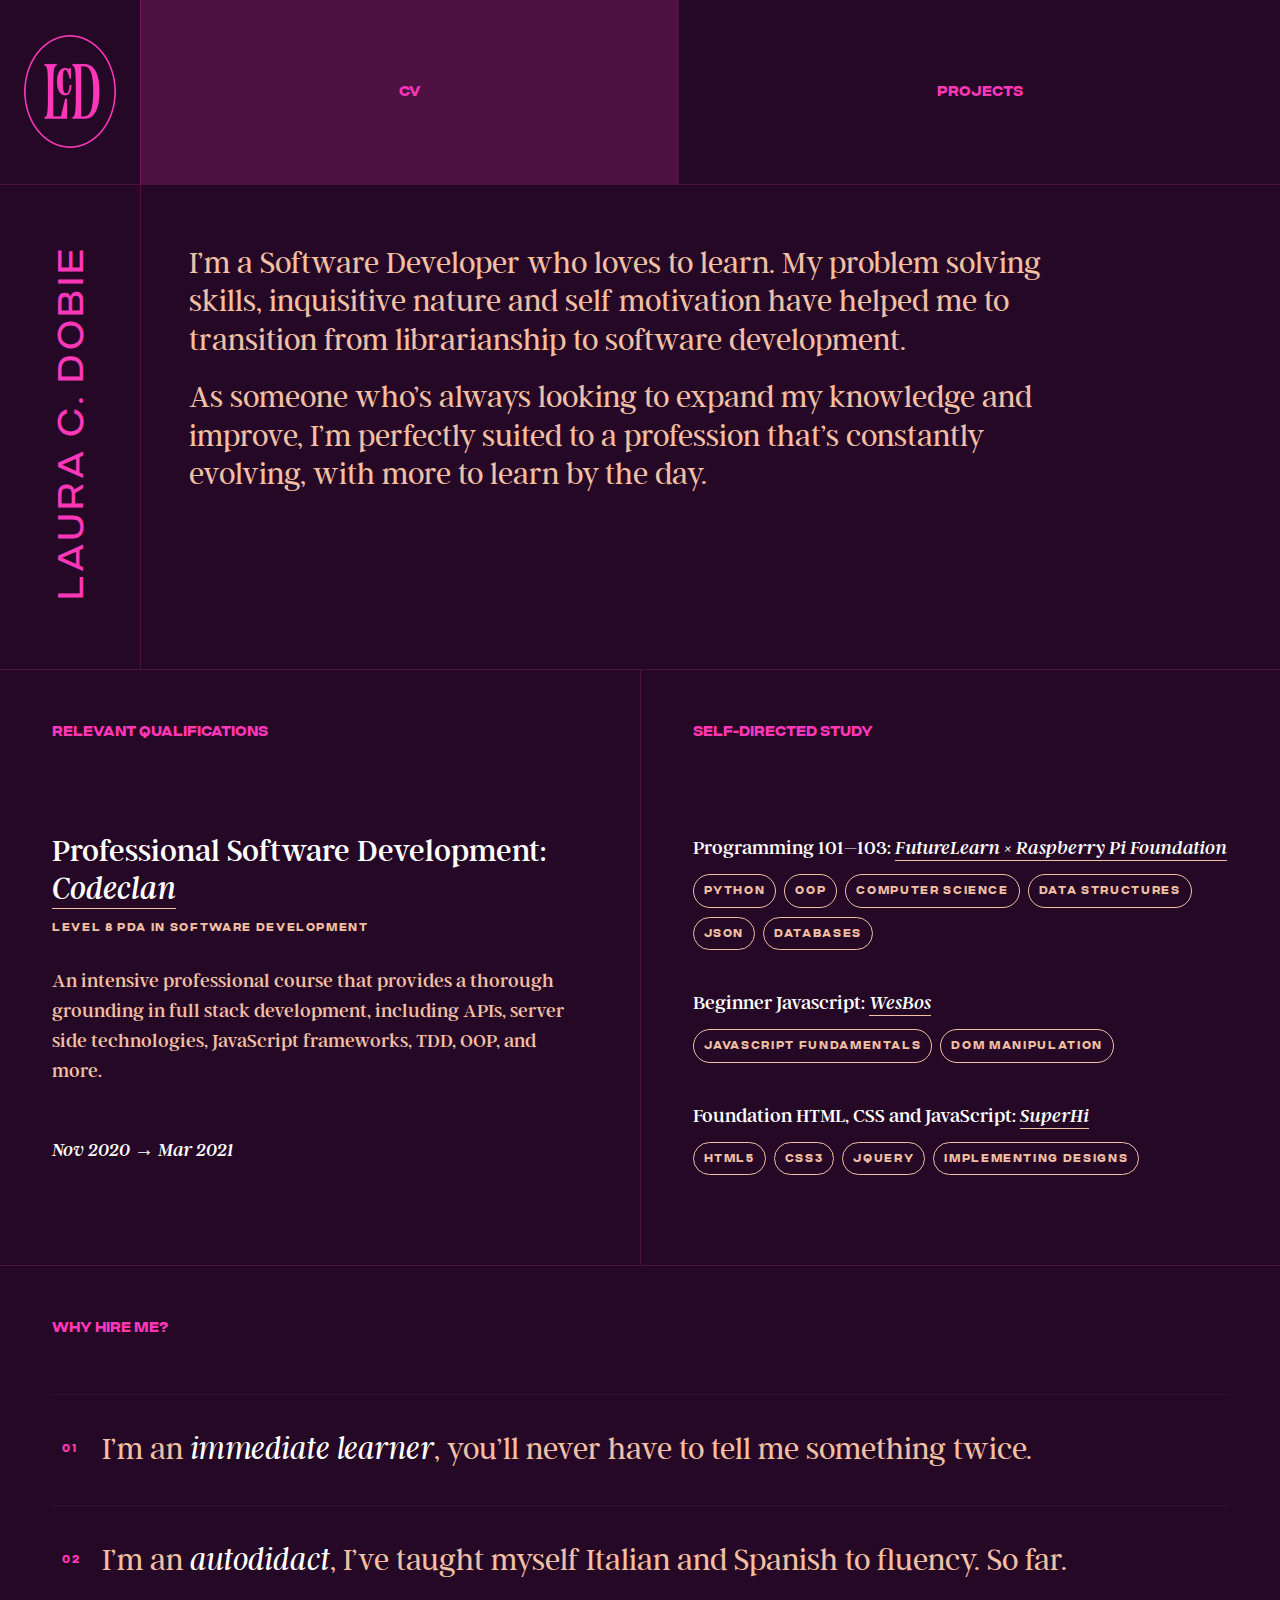
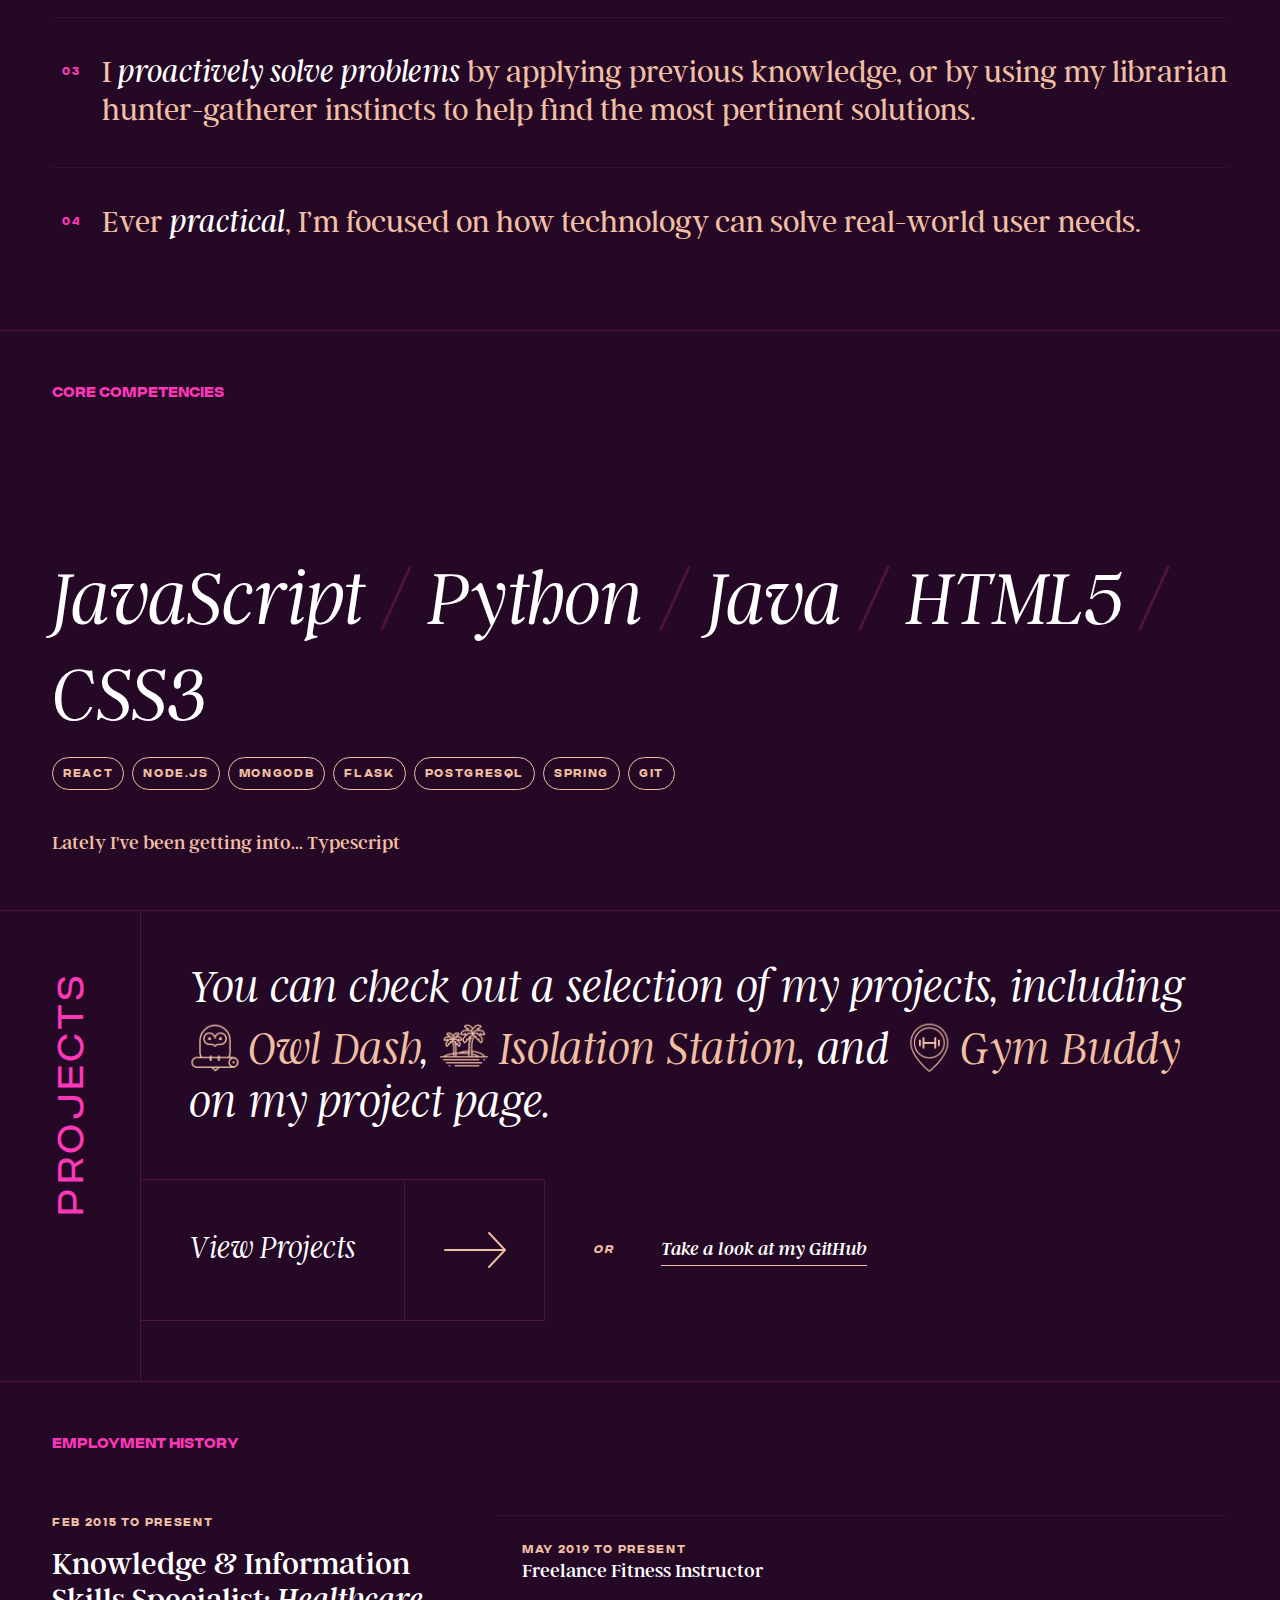
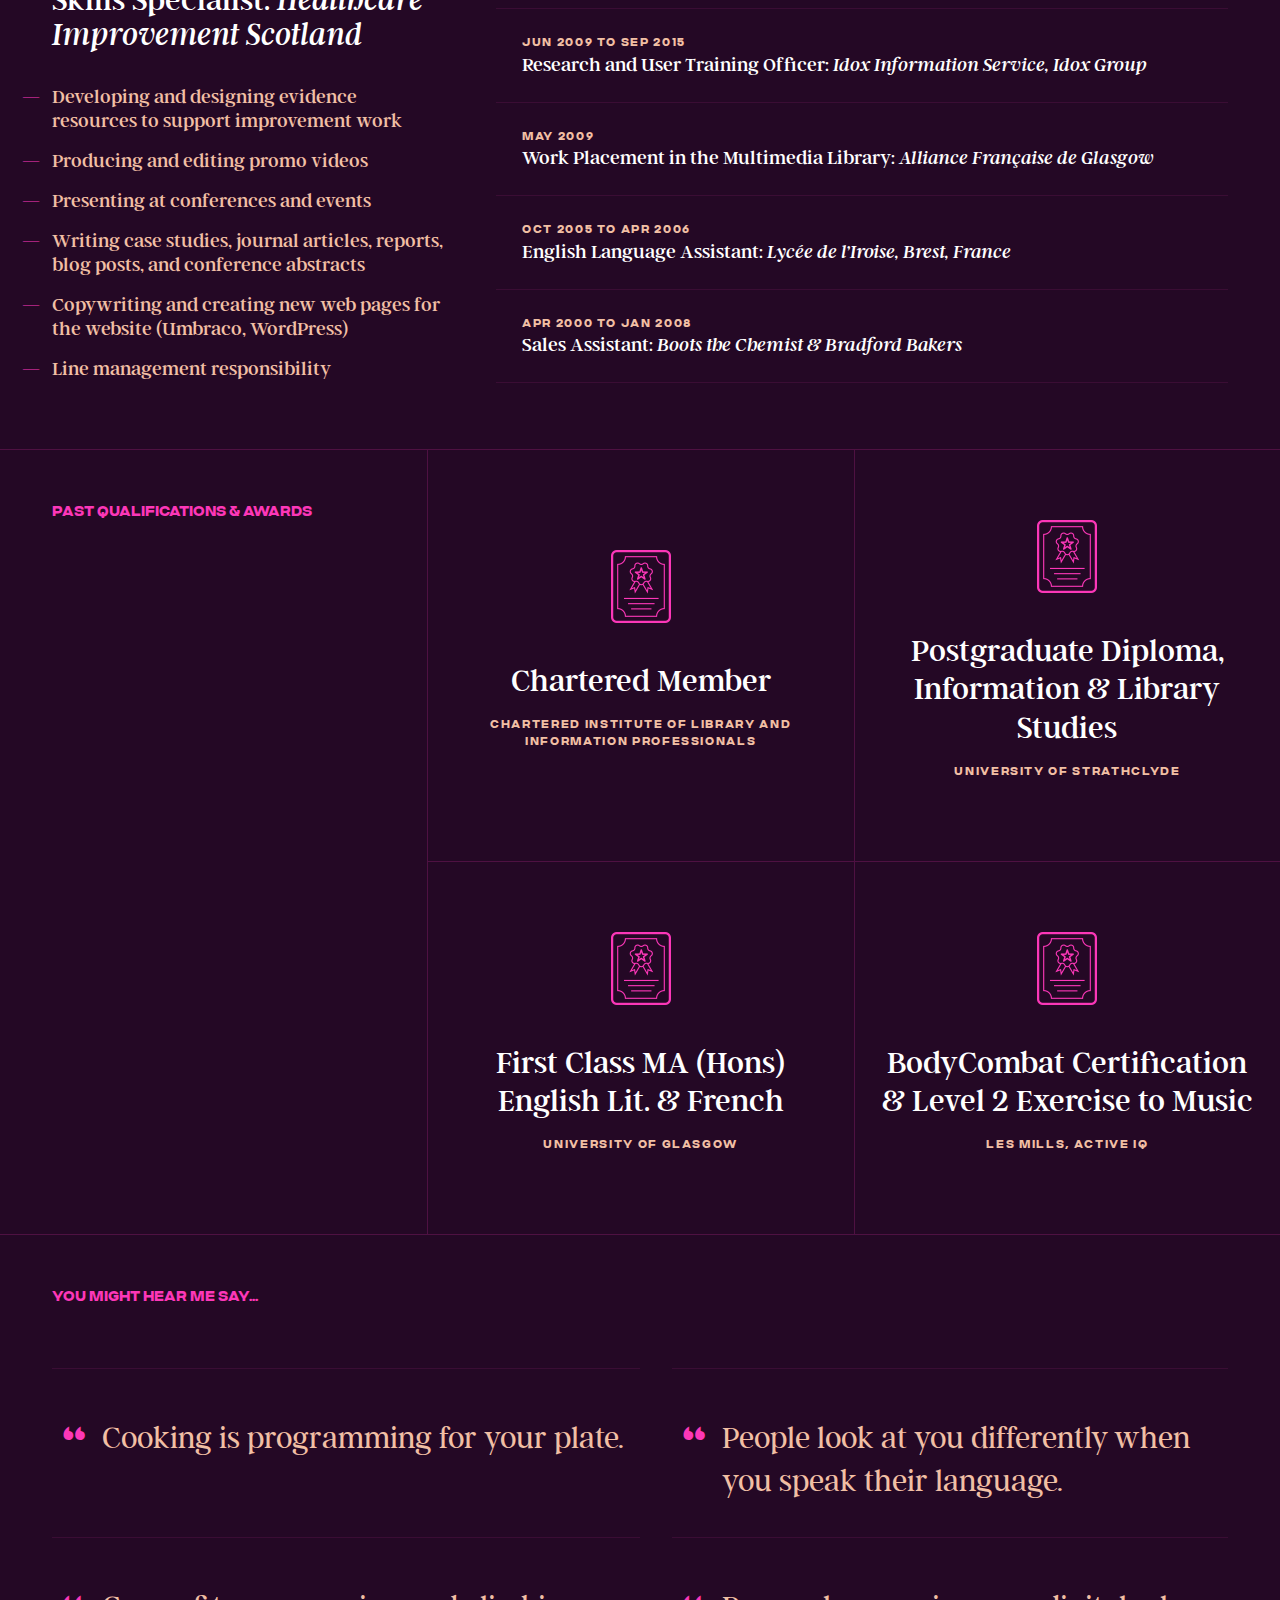
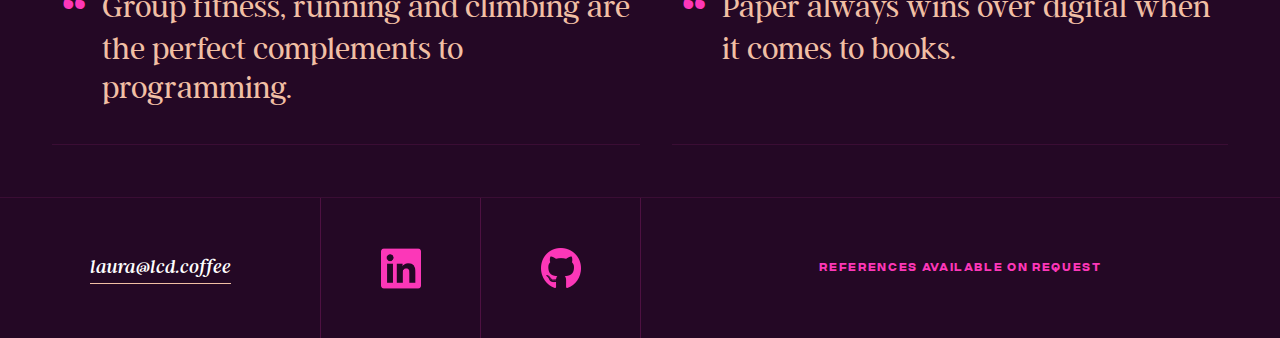
==== index.html @ 0b580eb0 "Added a bit on new learning." ====
<!doctype html>
<html>
	<head>
		<meta charset="utf-8">
		<meta http-equiv="X-UA-Compatible" content="IE=edge">
		<meta name="viewport" content="width=device-width, initial-scale=1">
		<title>Laura C Dobie – CV – Software Developer</title>
		<link rel="stylesheet" href="styles/reset.css">
		<link rel="stylesheet" href="styles/fonts.css">
		<link rel="stylesheet" href="styles/style.css">
	</head>
	<body>
		<main>

		  
		  <header>
		    <div class="logo">
		      <img src="images/lcd-logo.png" />
		    </div>
		
		    <nav>
		      <a href="https://lcd.coffee/index.html" class="selected">CV</a>
		      <a href="https://lcd.coffee/projects.html" class="deselected">Projects</a>
		    </nav>
		  </header>
		
		  <section class="intro">
		
		    <div class="vertical-heading">
		      <h1>
		        Laura C. Dobie
		      </h1>
		    </div>
		
		    <div class="blurb">
		      <p>
		        I’m a Software Developer who loves to learn. My problem solving skills, inquisitive nature and self motivation have helped me to transition from librarianship to software development.
		      </p>
		      <p>
		        As someone who’s always looking to expand my knowledge and improve, I’m perfectly suited to a profession that’s constantly evolving, with more to learn by the day.
		      </p>
		    </div>
		
		  </section>
		
		
		  <div class="half-container">
		
		    <section class="relevant-qualifications common half">
		
		      <h2>Relevant Qualifications</h2>
		      <h3>
		        Professional Software Development: <a class="text-link" href="https://codeclan.com/courses/professional-software-development/" target="_blank">Codeclan</a>
		      </h3>
		      <h4>
		        Level 8 PDA in Software Development
		      </h4>
		      <p>
		        An intensive professional course that provides a thorough grounding in full stack development, including APIs, server side technologies, JavaScript frameworks, TDD, OOP, and more.
		      </p>
		      <p class="date">
		        Nov 2020 → Mar 2021
		      </p>
		
		    </section>
		
		    <section class="self-study common half">
		
		      <h2>Self-directed study</h2>
		      <h3>
		        Programming 101–103: <a class="text-link" href="https://www.futurelearn.com/search?q=raspberry%20pi%20%2Bprogramming" target="_blank">FutureLearn × Raspberry Pi Foundation</a>
		      </h3>
		      <ul class="taglist">
		        <li>Python</li>
		        <li>OOP</li>
		        <li>Computer Science</li>
		        <li>Data Structures</li>
		        <li>JSON</li>
		        <li>Databases</li>
		      </ul>
		
		      <h3>
		        Beginner Javascript: <a class="text-link" href="https://beginnerjavascript.com" target="_blank">WesBos</a>
		      </h3>
		      <ul class="taglist">
		        <li>JavaScript Fundamentals</li>
		        <li>DOM Manipulation</li>
		      </ul>
		
		      <h3>
		        Foundation HTML, CSS and JavaScript: <a class="text-link" href="https://www.superhi.com/courses/html-css-javascript-foundation" target="_blank">SuperHi</a>
		      </h3>
		      <ul class="taglist">
		        <li>HTML5</li>
		        <li>CSS3</li>
		        <li>JQuery</li>
		        <li>Implementing Designs</li>
		      </ul>
		
		    </section>
		
		  </div>
		
		
		  <section class="why-hire-me common">
		
		    <h2>Why Hire Me?</h2>
		    <ol class="hiring-reasons">
		      <li>I’m an <em>immediate learner</em>, you’ll never have to tell me something twice.</li>
		      <li>I’m an <em>autodidact</em>, I’ve taught myself Italian and Spanish to fluency. So far.</li>
		      <li>I <em>proactively solve problems</em> by applying previous knowledge, or by using my librarian hunter-gatherer instincts to help find the most pertinent solutions.</li>
		      <li>Ever <em>practical</em>, I’m focused on how technology can solve real-world user needs.</li>
		    </ol>
		
		  </section>
		
		
		  <section class="core-competencies common">
		
		    <h2>Core Competencies</h2>
		    <ul class="primary-list">
		      <li>JavaScript</li>
			  <li>Python</li>
			  <li>Java</li>
		      <li>HTML5</li>
		      <li>CSS3</li>
		    </ul>
		    <ul class="taglist">
		      <li>React</li>
		      <li>Node.js</li>
		      <li>MongoDB</li>
		      <li>Flask</li>
		      <li>PostgreSQL</li>
		      <li>Spring</li>
		      <li>Git</li>
		    </ul>

			<div>
				<p>Lately I've been getting into... Typescript</p>
			</div>
		
		  </section>
		
		  <section class="projects">
		
		    <div class="vertical-heading">
		      <h2>
		        Projects
		      </h2>
		    </div>
		
		    <div class="project-description">
		      <p class="project-blurb">
		        You can check out a selection of my projects, including <a href="https://github.com/lauracdobie/owl-watch"><em><sp class="inline-icon owl"></sp> Owl Dash</em></a>, <a href="https://github.com/lauracdobie/isolation-activity-finder"><em><sp class="inline-icon isolation"></sp> Isolation Station</em></a>, and <a href="https://github.com/lauracdobie/gym_project"><em><sp class="inline-icon gym"></sp> Gym Buddy</em></a> on my project page.
		      </p>
			  <div class="cta-container">
			  	<a href="./projects.html">
			  		<div class="cta">
			  			<p>View Projects<span class="cta-arrow"></span></p>
			  		</div>
			  	</a>
			  	<p class="conjunction">or</p>
			  	<a class="text-link" href="https://github.com/lauracdobie">Take a look at my GitHub</a>
			  </div>
		    </div>
			
		
		  </section>
		  
		  <section class="employment-history common">
		  	
		  	<h2>Employment History</h2>
		  	<div class="employment-container">
		  		<div class="current-employment-container">
		  			<div class="heading-group">
			  			<h3>Knowledge &amp; Information Skills Specialist: <em>Healthcare Improvement Scotland</em></h3>
			  			<h4>Feb 2015 to Present</h4>
		  			</div>
		  			<ul class="bullets">
		  				<li>Developing and designing evidence resources to support improvement work</li>
		  				<li>Producing and editing promo videos</li>
		  				<li>Presenting at conferences and events</li>
		  				<li>Writing case studies, journal articles, reports, blog posts, and conference abstracts</li>
		  				<li>Copywriting and creating new web pages for the website (Umbraco, WordPress)</li>
		  				<li>Line management responsibility</li>
		  			</ul>
		  		</div>
		  		<div class="past-employment-container">
		  			<div class="past-employment heading-group">
		  				<h3>Freelance Fitness Instructor</h3>
		  				<h4>May 2019 to present</h4>
		  			</div>
		  			<div class="past-employment heading-group">
		  				<h3>Research and User Training Officer: <em>Idox Information Service, Idox Group</em></h3>
		  				<h4>Jun 2009 to Sep 2015</h4>
		  			</div>
		  			<div class="past-employment heading-group">
		  				<h3>Work Placement in the Multimedia Library: <em>Alliance Française de Glasgow</em></h3>
		  				<h4>May 2009</h4>
		  			</div>
		  			<div class="past-employment heading-group">
		  				<h3>English Language Assistant: <em>Lycée de l’Iroise, Brest, France</em></h3>
		  				<h4>Oct 2005 to Apr 2006</h4>
		  			</div>
		  			<div class="past-employment heading-group">
		  				<h3>Sales Assistant: <em>Boots the Chemist &amp; Bradford Bakers</em></h3>
		  				<h4>Apr 2000 to Jan 2008</h4>
		  			</div>
		  		</div>
		  	</div>
		  	
		  </section>
		  
		  <section class="past-qualifications">
		  	
		  	<div class="title-container">
		  		<h2>Past Qualifications &amp; awards</h2>
		  	</div>
		  	<div class="qualifications-container">
		  		<div class="qualification">
		  			<span class="certificate"></span>
	  				<h3>Chartered Member</h3>
	  				<h4>Chartered Institute of Library and Information Professionals</h4>
	  			</div>
		  		<div class="qualification">
		  			<span class="certificate"></span>
	  				<h3>Postgraduate Diploma, Information &amp; Library Studies</h3>
	  				<h4>University of Strathclyde</h4>
	  			</div>
		  		<div class="qualification">
		  			<span class="certificate"></span>
	  				<h3>First Class MA (Hons) English Lit. &amp; French</h3>
	  				<h4>University of Glasgow</h4>
	  			</div>
		  		<div class="qualification">
		  			<span class="certificate"></span>
	  				<h3>BodyCombat Certification &amp; Level 2 Exercise to Music</h3>
	  				<h4>Les Mills, Active IQ</h4>
	  			</div>
		  	</div>
		  	
		  </section>

		  <section class="quotes">
			<h2>You might hear me say...</h2>
			<ol class="quotes-container">
				<li class="quote">Cooking is programming for your plate.</li>
				<li class="quote">People look at you differently when you speak their language.</li>
				<li class="quote">Group fitness, running and climbing are the perfect complements to programming.</li>
				<li class="quote">Paper always wins over digital when it comes to books.</li>
			</ol>
		  </section>
		
		  <footer>  
		    <nav class="external-links">
		      <div class="email-link-container">
		        <a  class="text-link" href="mailto:laura@lcd.coffee">laura@lcd.coffee</a>
		      </div>
		      <div class="icon-link-container">
		        <a href="https://www.linkedin.com/in/lauradobie"> <img src="images/icon-linkedin@2x.png" /> </a>
		      </div>
		      <div class="icon-link-container">
		        <a href="https://github.com/lauracdobie"> <img src="images/icon-github@2x.png" /> </a>
		      </div>
		    </nav>
		
		    <div class="references">
		      <p>References available on request</p>
			  <p class="print-statement">Built using HTML and CSS. View the original at lcd.coffee</p> 
		    </div>
		  </footer>
		  
		</main>
		
	</body>
</html>
---- styles/fonts.css ----
@font-face {
    font-family: 'Argent CF';
    src: url('../fonts/argentcf-regular-webfont.woff2') format('woff2'),
         url('../fonts/argentcf-regular-webfont.woff') format('woff');
    font-weight: 400;
    font-style: normal;
}

@font-face {
    font-family: 'Argent CF';
    src: url('../fonts/argentcf-regularitalic-webfont.woff2') format('woff2'),
         url('../fonts/argentcf-regularitalic-webfont.woff') format('woff');
    font-weight: 400;
    font-style: italic;
}

@font-face {
    font-family: 'Argent CF';
    src: url('../fonts/argentcf-light-webfont.woff2') format('woff2'),
         url('../fonts/argentcf-light-webfont.woff') format('woff');
    font-weight: 300;
    font-style: normal;
}

@font-face {
    font-family: 'Argent CF';
    src: url('../fonts/argentcf-lightitalic-webfont.woff2') format('woff2'),
         url('../fonts/argentcf-lightitalic-webfont.woff') format('woff');
    font-weight: 300;
    font-style: italic;
}

@font-face {
    font-family: 'Argent CF';
    src: url('../fonts/argentcf-thinitalic-webfont.woff2') format('woff2'),
         url('../fonts/argentcf-thinitalic-webfont.woff') format('woff');
    font-weight: 100;
    font-style: italic;
}

@font-face {
    font-family: 'Criteria CF';
    src: url('../fonts/criteriacf-extrabold-webfont.woff2') format('woff2'),
         url('../fonts/criteriacf-extrabold-webfont.woff') format('woff');
    font-weight: 800;
    font-style: normal;
}

@font-face {
    font-family: 'Criteria CF';
    src: url('../fonts/criteriacf-regular-webfont.woff2') format('woff2'),
         url('../fonts/criteriacf-regular-webfont.woff') format('woff');
    font-weight: 400;
    font-style: normal;
}
---- styles/style.css ----
body {
	font-family: 'Argent CF';
	font-weight: 400;
	font-size: 20px;
	line-height: 1.5;
	background-color: #240825;
	color: #F1BFA4;
}

header {
	width: 100%;
	height: 185px;
	display: flex;
	border-bottom: 1px solid rgba(252, 55, 184, 0.2);
}

.deselected {
	transition: background-color ease-in 0.2s;
}

.deselected:hover {
	background-color: rgba(252, 55, 184, 0.1);
}

.selected {
	background-color: rgba(252, 55, 184, 0.2);
}

.logo img {
	width: 92px;
}

.logo {
	padding: 35px 24px 37px 24px;
	flex-grow: 0;
}

header nav {
	display: flex;
	flex-grow: 1;
}

em {
	font-style: italic;
} 

header nav a, h2, .project-column h3 {
	color: rgb(252, 55, 184);
	text-transform: uppercase;
	font-family: 'Criteria CF';
	font-weight: 800;
	font-size: 14px;
}

header nav a {
	border-left: 1px solid rgba(252, 55, 184, 0.2);
	display: flex;
	flex-grow: 1;
	align-items: center;
	justify-content: center;
	text-decoration: none;
}

.intro, .projects, .projects-wrapper {
	position: relative;
	border-bottom: 1px solid rgba(252, 55, 184, 0.2);
}

.intro .vertical-heading, .projects .vertical-heading, .projects-wrapper .vertical-heading {
	position: absolute;
	left: 0;
	top: 0;
	transform: rotate(-90deg) translateX(-100%);
	transform-origin: left top;
	padding: 54px 60px 0 0;
}

h1, .projects h2 {
	color: rgb(252, 55, 184);
	text-transform: uppercase;
	font-family: 'Criteria CF';
	font-weight: 400;
	font-size: 36px;
	line-height: 1;
	letter-spacing: 0.1em;
}

.blurb {
	padding: 60px 220px 60px 48px;
	font-size: 32px;
	font-weight: 300;
	line-height: 1.2;
	min-height: 484px;
}

.blurb, .project-description, .project {
	margin-left:140px;
	border-left: 1px solid rgba(252, 55, 184, 0.2);
}

.blurb p {
	margin-bottom: 0.6em;
	max-width: 860px;
}

.common {
	padding: 52px;
	border-bottom: 1px solid rgba(252, 55, 184, 0.2);
}

.half-container {
	display: flex;
}

.half {
	flex: 1;
}

.half h2 {
	margin-bottom: 90px;
}

.relevant-qualifications h3 {
	font-size: 32px;
	line-height: 1.2;
	color: #fff;
	margin-bottom: 10px;
}

.text-link {
	text-decoration: none;
	border-bottom: 1px solid rgb(241, 191, 164);
	font-style: italic;
	padding-bottom: 1px;
	color: #fff;
}

.relevant-qualifications h4, .taglist li, .employment-container h4, .qualification h4, .project-title h3 {
	color: rgb(241, 191, 164);
	text-transform: uppercase;
	font-family: 'Criteria CF';
	font-weight: 800;
	font-size: 11px;
	letter-spacing: 0.15em;
}

.relevant-qualifications p {
	margin-top: 30px;
}

.relevant-qualifications .date {
	font-style: italic;
	line-height: 1.4;
	color: #fff;
	margin-top: 50px;
}

.self-study h3 {
	color: #fff;
	margin-bottom: 10px;
}

.self-study {
	border-left: 1px solid rgba(252, 55, 184, 0.2);
}

.taglist li {
	display: inline-block;
	border: 1px solid rgb(241, 191, 164);
	border-radius: 100px;
	padding: 8px 10px 7px 10px;
	margin-right: 4px;
	margin-bottom: 8px;
}

.taglist {
	margin-bottom: 30px;
}

.primary-list {
	margin-top: 150px;
	margin-bottom: 10px;
}

.primary-list, .project-title h2 {
	font-weight: 100;
	font-family: 'Argent CF';
	text-transform: none;
	font-style: italic;
	font-size: 80px;
	color: #fff;
	line-height: 1.2em;
}

.primary-list li {
	display: inline;
}

.primary-list li:after {
	content: "/";
	margin-left: 0.2em;
	color: rgba(252, 55, 184, 0.2);
}

.primary-list li:last-child:after {
	content: "";
}


.hiring-reasons {
	margin-top: 55px;
}

.hiring-reasons li {
	font-size: 32px;
	line-height: 1.2;
	font-weight: 300;
	padding: 36px 0 36px 50px;
	border-top: 1px solid rgba(252, 55, 184, 0.1);
	counter-increment: item;
}

.hiring-reasons li:before {
	content: counter(item, decimal-leading-zero);
	font-family: 'Criteria CF';
	font-weight: 800;
	font-size: 11px;
	letter-spacing: 0.15em;
	color: rgb(252, 55, 184);
	width: 0;
	text-align: right;
	display: inline-block;
	transform: translateX(-40px) translateY(-0.6em);
}

.hiring-reasons em {
	color: #fff;
}

.projects .project-description {
	padding: 52px 52px 60px 48px;
	min-height: 400px;
}

.projects .project-description p {
	font-weight: 100;
	font-size: 48px;
	line-height: 1.1;
	color: #fff;
	font-style: italic;
}

.projects .project-description p em {
	color: rgb(241, 191, 164);
	display: inline-block;
}

.inline-icon {
	display: inline-block;
	width: 1em;
	height: 1em;
	background-size: contain;
	background-repeat: no-repeat;
	background-position: center center;
}

.isolation {
	background-image: url("../images/projecticon-isolation@2x.png");
	transform: translateY(0.1em);
}

.owl {
	background-image: url("../images/projecticon-owldash@2x.png");
	transform: translateY(0.16em) translateX(0.05em);
}

.gym {
	background-image: url("../images/projecticon-gymbuddy@2x.png");
	transform: translateY(0.16em) translateX(0.09em);
}

.projects .project-description .cta-container {
	display: flex;
	align-items: center;
	margin-top: 48px;
}

.projects .project-description .cta-container .cta {
	border-top: 1px solid rgba(252, 55, 184, 0.2);
	border-right: 1px solid rgba(252, 55, 184, 0.2);
	border-bottom: 1px solid rgba(252, 55, 184, 0.2);
	padding-left: 48px;
	transform: translateX(-48px);
}

.cta p {
	display: flex;
	align-items: center;
}

.projects .project-description .cta-container p {
	font-size: 32px;
}

.projects .project-description .cta-container a {
	text-decoration: none; 
}

.cta-arrow {
	display: inline-block;
	border-left: 1px solid rgba(252, 55, 184, 0.2);
	width: 140px;
	height: 140px;
	margin-left: 48px;
	background-image: url(../images/cta-arrow@2x.png);
	background-size: 62px 36px;
	background-repeat: no-repeat;
	background-position: center	center;
}

.projects .project-description .cta-container .conjunction {
	font-family:'Criteria CF';
	font-weight: 800;
	text-transform: uppercase;
	font-size: 11px;
	letter-spacing: 0.15em;
	color: rgb(241, 191, 164);
}

.projects .project-description .cta-container .text-link {
	margin-left: 48px;
}

.employment-container {
	display: grid;
	grid-template-columns: 1fr 2fr;
	margin-top: 60px;
}

.employment-container h3 {
	color: #fff;
	line-height: 1.1em;
}

.current-employment-container h3 {
	font-size: 32px;
	margin-top: 16px;
	margin-bottom: 32px;
}

.heading-group {
	display: flex;
	flex-direction: column-reverse;
}

.bullets li {
	line-height: 1.2;
	margin-bottom: 16px;
}

.bullets li:before {
	content: "—";
	color: rgb(252, 55, 184);
	transform: translateX(-30px);
	text-align: right;
	display: inline-block;
	width: 0;
}

.past-employment-container {
	padding-left: 52px;
}

.past-employment {
	border-top: 1px solid rgba(252, 55, 184, 0.1);
	padding: 26px;
}

.past-employment:last-child {
	border-bottom: 1px solid rgba(252, 55, 184, 0.1);
}

.past-employment h3 {
	margin-top: 2px;
}

.past-qualifications {
	display: grid;
	grid-template-columns: 1fr 2fr;
}

.past-qualifications .title-container {
	padding: 52px;
	border-bottom: 1px solid rgba(252, 55, 184, 0.2);
}

.past-qualifications .qualifications-container {
	display: flex;
	flex-wrap: wrap;
	align-content: center;
	justify-content: center;
	border-left: 1px solid rgba(252, 55, 184, 0.2);
}

.qualification {
	text-align: center;
	width: 50%;
	padding: 70px 24px 80px 24px;
	border-bottom: 1px solid rgba(252, 55, 184, 0.2);
	display: flex;
	flex-direction: column;
	justify-content: center;
}

.qualification h3 {
	font-size: 32px;
	line-height: 1.2;
	color: #fff;
	margin-bottom: 16px;
}

.qualification:nth-child(even) {
	border-left: 1px solid rgba(252, 55, 184, 0.2);
}

.certificate {
	background-image: url(../images/icon-certificate@2x.png);
	background-size: 60px 73px;
	background-repeat: no-repeat;
	background-position: center center;
	width: 100%;
	height: 73px;
	margin-bottom: 40px;
}

.quotes {
	padding: 52px;
	border-bottom: 1px solid rgba(252, 55, 184, 0.1);
}

.quotes h2 {
	margin-bottom: 60px;
}

.quotes-container {
	display: grid;
	grid-template-areas: 
	'quote quote'
	'quote quote';
	grid-template-columns: 1fr 1fr;
}

.quote:nth-child(even) {
	margin-left: 32px;
}

.quote:nth-child(1), .quote:nth-child(2) {
	border-top: 1px solid rgba(252, 55, 184, 0.1);
}


.quotes-container li {
	font-size: 32px;
	line-height: 1.2;
	font-weight: 300;
	padding: 36px 0 36px 50px;
	border-bottom: 1px solid rgba(252, 55, 184, 0.1);
}

.quotes-container li:before {
	content: "\201C";
	font-family: 'Criteria CF';
	font-weight: 800;
	font-size: 48px;
	letter-spacing: 0.15em;
	color: rgb(252, 55, 184);
	width: 0;
	text-align: right;
	display: inline-block;
	transform: translateX(-40px) translateY(0.27em);
}

footer {
	height: 140px;
	display: grid;
	grid-template-columns: 1fr 1fr;
}

footer .external-links {
	display: grid;
	grid-template-columns: 2fr 1fr 1fr ;
}

.icon-link-container, .references {
	border-left: 1px solid rgba(252, 55, 184, 0.2);
}

.email-link-container, .icon-link-container, .references {
	display: flex;
	flex-direction: column;
	align-items: center;
	justify-content: center;
	text-align: center;
}

.icon-link-container img {
	width: 40px;
}

.references p {
	color: rgb(252, 55, 184);
	text-transform: uppercase;
	font-family: 'Criteria CF';
	font-weight: 800;
	font-size: 11px;
	letter-spacing: 0.15em;
}

.print-statement {
	display: none;
}

.project {
	border-bottom: 1px solid rgba(252, 55, 184, 0.2);
}

.project-details {
	display: grid;
	grid-template-columns: 1fr 1fr 1fr;
	padding: 31px 0;
	
}

.project-column {
	padding: 0 52px;
	
}

.project-column:nth-child(2) {
	border-left: 1px solid rgba(252, 55, 184, 0.1);
	border-right: 1px solid rgba(252, 55, 184, 0.1);
}

.project-column h3 {
	margin-bottom: 15px;
}

.project-column .taglist {
	margin-top: 40px;
}

.project-subtitle {
	transform: translateY(1em);
}

.project-subtitle h3 {
	display: inline;
}

.project-subtitle h3:nth-child(1):after {
	content: "/";
	font-size: 14px;
	font-weight: 100;
	margin-left: 0.2em; 
} 

.project-title {
	margin-left: 52px;
	margin-right: 52px;
	padding-top: 31px;
	padding-bottom: 90px;
	border-bottom: 1px solid rgba(252, 55, 184, 0.2);
	text-decoration: none; 
}

.project-title .cta-arrow {
	height: 1em;
	border-left: none;
	transform: translateY(0.25em);
	margin: 0;
}



@media (max-width:1024px) {
	.blurb {
		padding: 60px 48px 60px 48px;
	}

	.past-qualifications {
		grid-template-columns: 1fr;
	}
}

@media (max-width:960px) {
	header {
		height: 100px;
	}

	.logo img {
		width: 50px;
	}

	.logo {
		padding: 15px 45px;
	}

	.blurb {
		font-size: 26px;
		min-height: 380px;
	}

	h1, .projects h2 {
		font-size: 28px;
	}

	.intro .vertical-heading, .projects .vertical-heading, .projects-wrapper .vertical-heading {
		padding: 58px 60px 0 0;
	
	}

	.half h2 {
		margin-bottom: 40px;
	}

	.hiring-reasons {
		margin-top: 25px;
		
	}

	.hiring-reasons li {
		padding: 28px 0 28px 50px;
	}

	.primary-list {
		margin-top: 50px;
	}

	.primary-list, .project-title h2 {
		font-size: 60px;
	}

	.projects .project-description p {
		font-size: 36px;
	}

	.employment-container {
		grid-template-columns: 1fr 1fr;
	}

	.quotes h2 {
		margin-bottom: 40px;
	}

	.quotes-container li {
		font-size: 26px;
		padding: 0 0 20px 50px;
		line-height: 1;
	}

	.quotes-container li:before {
		transform: translateX(-40px) translateY(0.4em);
	}

	footer {
		height: 90px;
	}

	.projects .project-description .cta-container p {
		font-size: 24px;
	}

	.cta-arrow {
		width: 80px;
		height: 80px;
		margin-left: 48px;
		background-size: 31px 18px;
	}

	.projects .project-description .cta-container .text-link {
		margin-left: 26px;
		transform: translateX(-22px);
	}

	.projects .project-description .cta-container .conjunction {
		transform: translateX(-22px);
	}

	.icon-link-container img {
		width: 30px;
	}
	
	.project-title {
		border: none;
		padding-bottom: 0;
	}
	
	.project-details {
		display: block;
		line-height: 1.4;
		padding-top: 20px;
	}
	
	.project-details .taglist {
		margin-top: 10px;
		margin-bottom: 0;
	}
	
	.project-column {
		margin: 0 48px 0px 48px;
		border-top: 1px solid rgba(252, 55, 184, 0.1);
		padding: 30px 30px;
	}
	
	.project-column:nth-child(2) {
		border-left: none;
		border-right: none;
	}
	
	.bullets li {
		margin-bottom: 10px;
	}
	
	.projects-wrapper .vertical-heading {
		position: static;
		transform: rotate(0deg) translateX(0%);
		padding: 40px 30px 0 52px;
		width: 100%;
		text-align: left;
	}
	
	.project {
		margin-left: 0;
		border-left: none;
	}

	footer .external-links {
		grid-template-columns: 3fr 1fr 1fr ;
	}

}

@media (max-width:800px) {
	.projects .project-description .cta-container {
		display: block;
		align-items: center;
		margin-top: 20px;
	}

	.projects .project-description .cta-container .cta {
		margin-bottom: 20px;
	}

	.projects .project-description .cta-container .text-link {
		transform: translateX(0px);
		display: inline;
	}

	.projects .project-description .cta-container .conjunction {
		transform: translateX(0px);
		margin-top: 30px;
		display: inline;
	}

	.cta {
		display: static;
		width: 301px;
	}
}

@media (max-width:700px) {
	.relevant-qualifications h4, .taglist li, .employment-container h4, .qualification h4, .project-title h3 {
		font-size: 9px;
	}

	.taglist li {
		padding: 6px 8px 5px 8px;
		margin-right: 2px;
		margin-bottom: 6px;
	}

	.hiring-reasons li {
		font-size: 26px;
		line-height: 1.1;
		padding: 28px 0 28px 50px;
	}

	.primary-list, .project-title h2 {
		font-size: 48px;
	}

	.taglist {
		margin-bottom: 10px;
	}

	.projects .project-description p {
		font-size: 28px;
		line-height: 1;
	}

	.projects .project-description {
		padding: 40px 52px 40px 48px;
		min-height: 300px;
	}

	.current-employment-container h3 {
		font-size: 26px;
		margin-top: 16px;
		margin-bottom: 24px;
	}

	body {
		font-size: 18px;
	}

	.past-employment {
		padding: 26px 0;
	}

	.common {
		padding-bottom: 20px;
	}

	.qualification h3 {
		font-size: 26px;
		line-height: 1;
		color: #fff;
		margin-bottom: 16px;
	}

	.quotes-container li {
		font-size: 20px;
		padding: 0 0 20px 50px;
		line-height: 1.1;
	}

	.quotes-container li:before {
		font-size: 32px;
		line-height: 1;
	}
}

@media (max-width:500px) {
	header nav a, h2, .project-column h3 {
		font-size: 12px;
	}

	header {
		height: 70px;
	}

	.logo img {
		width: 34px;
	}

	.logo {
		padding: 15px 15px;
	}

	.intro .vertical-heading, .projects .vertical-heading, .projects-wrapper .vertical-heading {
		position: static;
		transform: rotate(0deg) translateX(0%);
		padding: 40px 30px 20px 30px;
		width: 100%;
		text-align: left;
	}

	h1, .projects h2 {
		font-size: 20px;
		line-height: 1;
		letter-spacing: 0.1em;
	}

	.blurb, .project-description, .project {
		margin-left: 0;
		border-left: none;
		padding: 0 30px;
		font-size: 20px;
		min-height: 0;
	}

	.half-container {
		display: block;
	}

	.relevant-qualifications h3 {
		font-size: 26px;
		line-height: 1;
	}

	.common {
		padding: 30px;
	}

	.half h2 {
		margin-bottom: 30px;
	}

	body {
		font-size: 16px;
		line-height: 1.1;
	}

	.relevant-qualifications .date {
		margin-top: 20px;
	}
	
	.hiring-reasons li {
		font-size: 20px;
		padding-top: 16px;
		padding-bottom: 16px;
		padding-left: 32px;
	}	
	
	.hiring-reasons li:before {
		font-size: 10px;
		transform: translateX(-32px) translateY(-0.6em);
	}
	
	.primary-list {
		margin-top: 10px;
	}
	
	.primary-list li {
		font-size: 36px;
		line-height: 0;
	}
	
	.projects .project-description {
		padding: 0px 30px 40px 30px;
	}
	
	.projects .project-description .cta-container {
		margin-top: 30px;
	}
	
	.employment-container {
		display: block;
	}
	
	.bullets li:before {
		transform: translateX(-23px);
	}
	
	.past-employment-container {
		margin-top: 30px;
		padding: 0;
	}
	
	.past-qualifications .qualifications-container {
		border: none;
	}
	
	.qualification {
		width: 100%;
		padding: 40px 30px;
	}
	
	.qualification:nth-child(even) {
		border-left: none;
	}
	
	.quotes {
		padding:30px
	}
	
	.quotes-container {
		display: block;
	}
	
	.quotes-container li {
		padding: 10px 0 20px 50px;
	}
	
	.quote:nth-child(even) {
		margin-left: 0;
	}
	
	.quote:nth-child(2) {
		border-top: none;
	}
	
	.quote:last-child {
		border-bottom: none;
	}
	
	.projects-wrapper .projects-header {
		padding-bottom: 0px;
	}
	
	.project-title, .project-column {
		margin: 0;
	}
	
	.project-title h2{
		font-size: 36px;
	}
	
	.project-title .cta-arrow {
		width: 45px;
	}
	
	.project-subtitle {
		transform: translateY(0.4em);
	}
	
	footer {
		display: block;
	}
	
	footer .external-links {
		height: 80px;
	}
	
	footer .references p {
		padding: 20px 10px;
	}
	
	footer .references {
		border-top: 1px solid rgba(252, 55, 184, 0.2);
		margin: 0;
	}
	
}
  


@media (min-width:1440px) {
	
	main {
		width: 1440px;
		margin-left: auto;
		margin-right: auto;
		border-left: 1px solid rgba(252, 55, 184, 0.2);
		border-right: 1px solid rgba(252, 55, 184, 0.2);
	}
	
}

@media print{  
  
	body{    
		background-color: #fff;
		color: #240825;
		font-size: 10pt;
		line-height: 1.3;
	}
	
	header {
		height: 3cm;
	}
	
	.logo img {
		width: 1cm;
	}
	
	.logo {
		padding: 0.9cm;
		flex-grow: 0;
	}
	
	h1, .projects h2 {
		font-size: 12pt;
	}
	
	header nav {
		display: none;
	}

	h2 {
		font-size: 6pt;
	}

	.half h2 {
		margin-bottom: 0.5cm;
	}

	.relevant-qualifications h3 {
		font-size: 16pt;
		font-weight: 300;
	}
	
	.intro .vertical-heading {
		left: 2.5cm;
		top: 1.3cm;
		transform: rotate(0deg) translateX(0);
		padding: 0;
	}

	.intro {
		position: static;
	}
	
	.blurb {
		padding: 1cm 1cm 0.8cm 1cm;
		margin-left: 0px;
		border-left: none;
		min-height: 0;
		font-size: 16pt;
	}

	.relevant-qualifications h4, .taglist li, .employment-container h4, .qualification h4 {
		font-size: 5pt;
	}

	.relevant-qualifications h4, .taglist li, .employment-container h4, .qualification h4, .projects .project-description .cta-container .conjunction, .projects .project-description p em {
		color: rgba(36, 8, 37, 0.4);
	}

	.taglist li {
		padding: 2.5pt 4pt 1pt 4pt;
		margin-right: 0.01cm;
		margin-bottom: 0.08cm;
		border: 1px solid rgba(36, 8, 37, 0.1);
	}

	.taglist {
		margin-bottom: 0.2cm;
	}

	.relevant-qualifications .date {
		margin-top: 0.5cm;
	}
	
	.relevant-qualifications h3, .text-link, .relevant-qualifications .date, .self-study h3, .primary-list, .hiring-reasons em, .projects .project-description p, .employment-container h3, .qualification h3 {
		color: #240825;
	}

	.common {
		padding: 1cm;
	}

	.hiring-reasons {
		margin-top: 0.5cm;
		display: flex;
		flex-wrap: wrap;
		flex-direction: row;
	}

	.hiring-reasons li {
		font-size: 10pt;
		padding: 0.5cm 0.5cm 0.5cm 0.7cm;
		width: 46%;
		margin-right: 2%
	}

	.hiring-reasons li:before {
		font-size: 5pt;
		transform: translateX(-0.7cm) translateY(-0.5em);

	}

	.why-hire-me, .employment-history {
		page-break-after: always;
		border-bottom: none;
	}

	.primary-list {
		margin-top: 0.5cm;
		font-size: 28pt
	}

	.projects .vertical-heading {
		padding: 1cm 1.2cm 1cm 1cm;
	}

	.project-description {
		margin-left: 2.5cm;
	}

	.projects .project-description {
		padding: 1.2cm 0.6cm 1.3cm 0.6cm;
		min-height: 4.4cm;
	}	

	.projects .project-description p {
		font-size: 20pt;
		line-height: 1;
	}

	.projects .project-description .cta-container {
		margin-top: 0.6cm
	}	

	.projects .project-description .cta-container .cta {
		transform: translateX(-0.6cm);
		padding-left: 0.6cm;
	}

	.projects .project-description .cta-container p {
		font-size: 10pt;
		font-weight: 400;
	}

	.cta-arrow {
		width: 1cm;
		height: 1cm;
		background-size: 0.62cm 0.36cm;
		margin-left: 0.6cm
	}

	.projects .project-description .cta-container .conjunction {
		font-size: 5pt;
		font-style: normal;
	}

	.projects .project-description .cta-container .text-link {
		margin-left: 0.5cm;
	}

	.employment-history {
		padding-top: 1.8cm;
		padding-bottom: 1.8cm;
	}

	.employment-container {
		margin-top: 0.6cm;
	}

	.employment-container {
		grid-template-columns: 3fr 4fr;
	}

	.current-employment-container h3 {
		font-size: 16pt;
		margin-top: 0.3cm;
		margin-bottom: 0.2cm;
		line-height: 1.1;
		font-weight: 300;
	}

	.current-employment-container ul {
		margin-top: 0.3cm;
	}

	.current-employment-container li {
		margin-bottom: 0.2cm;
	}

	.past-employment {
		padding: 0.4cm;
	}

	.past-qualifications {
		border-bottom: 1px solid rgba(252, 55, 184, 0.2);
		padding-bottom: 0.6cm
	}

	.past-qualifications .qualifications-container {
		border-left: none;
	}

	.past-qualifications .title-container {
		border-bottom: none;
		padding: 1cm;
	}

	.past-qualifications .qualification {
		border-bottom: none;
		border-left: none;
		padding: 0.8cm;
	}

	.qualification h3 {
		font-size: 10pt;
		margin-bottom:0.2cm;
	}

	.certificate {
		background-size: 1cm 1.22cm;
		height: 1.22cm;
		margin-bottom: 0.4cm;
	}

	.quotes {
		padding: 1cm;
	}

	.quotes h2 {
		margin-bottom: 0.6cm;
	}

	.quotes-container li {
		font-size: 10pt;
		line-height: 1;
		padding: 0.3cm 0.3cm 0.6cm 0.8cm;
		border-bottom: 1px solid rgba(252, 55, 184, 0.1);
	}

	.quotes-container li:before {
		font-size: 20pt;
		transform: translateX(-0.8cm) translateY(0.27em);
	}

	.taglist li {
		border: 1px solid #9c9c9c;
		color: #9c9c9c;
	}

	.projects .project-description p em {
		color: #9c9c9c;
	}

	.cv-footer {
		display: none;
	}

	footer {
		border-bottom: 1px solid rgba(252, 55, 184, 0.1);
		height: 90px;
	}

	.icon-link-container img {
		width: 30px;
	}

	.references p {
		font-size: 7pt;
	}

	.references .print-statement {
        color: #9c9c9c;
		padding-top: 5px;
    }

	.print-statement {
		display: block;
	}

	.projects-wrapper .vertical-heading {
		transform: rotate(0deg) translateX(0);
		padding-left: 54px;
		padding-top: 54px;
		position: static;
	}

	.project {
		margin-left: 0;
		border-left: none;
	}

	.project h2 {
		color: #9c9c9c;
		font-size: 36px;
	}

	.project-title  {
		padding-bottom: 30px;
	}

	.bullets li {
		font-size: 10pt;
	}

	.project-column h3 {
		font-size: 9pt;
	}


	* {-webkit-print-color-adjust:exact;}


}
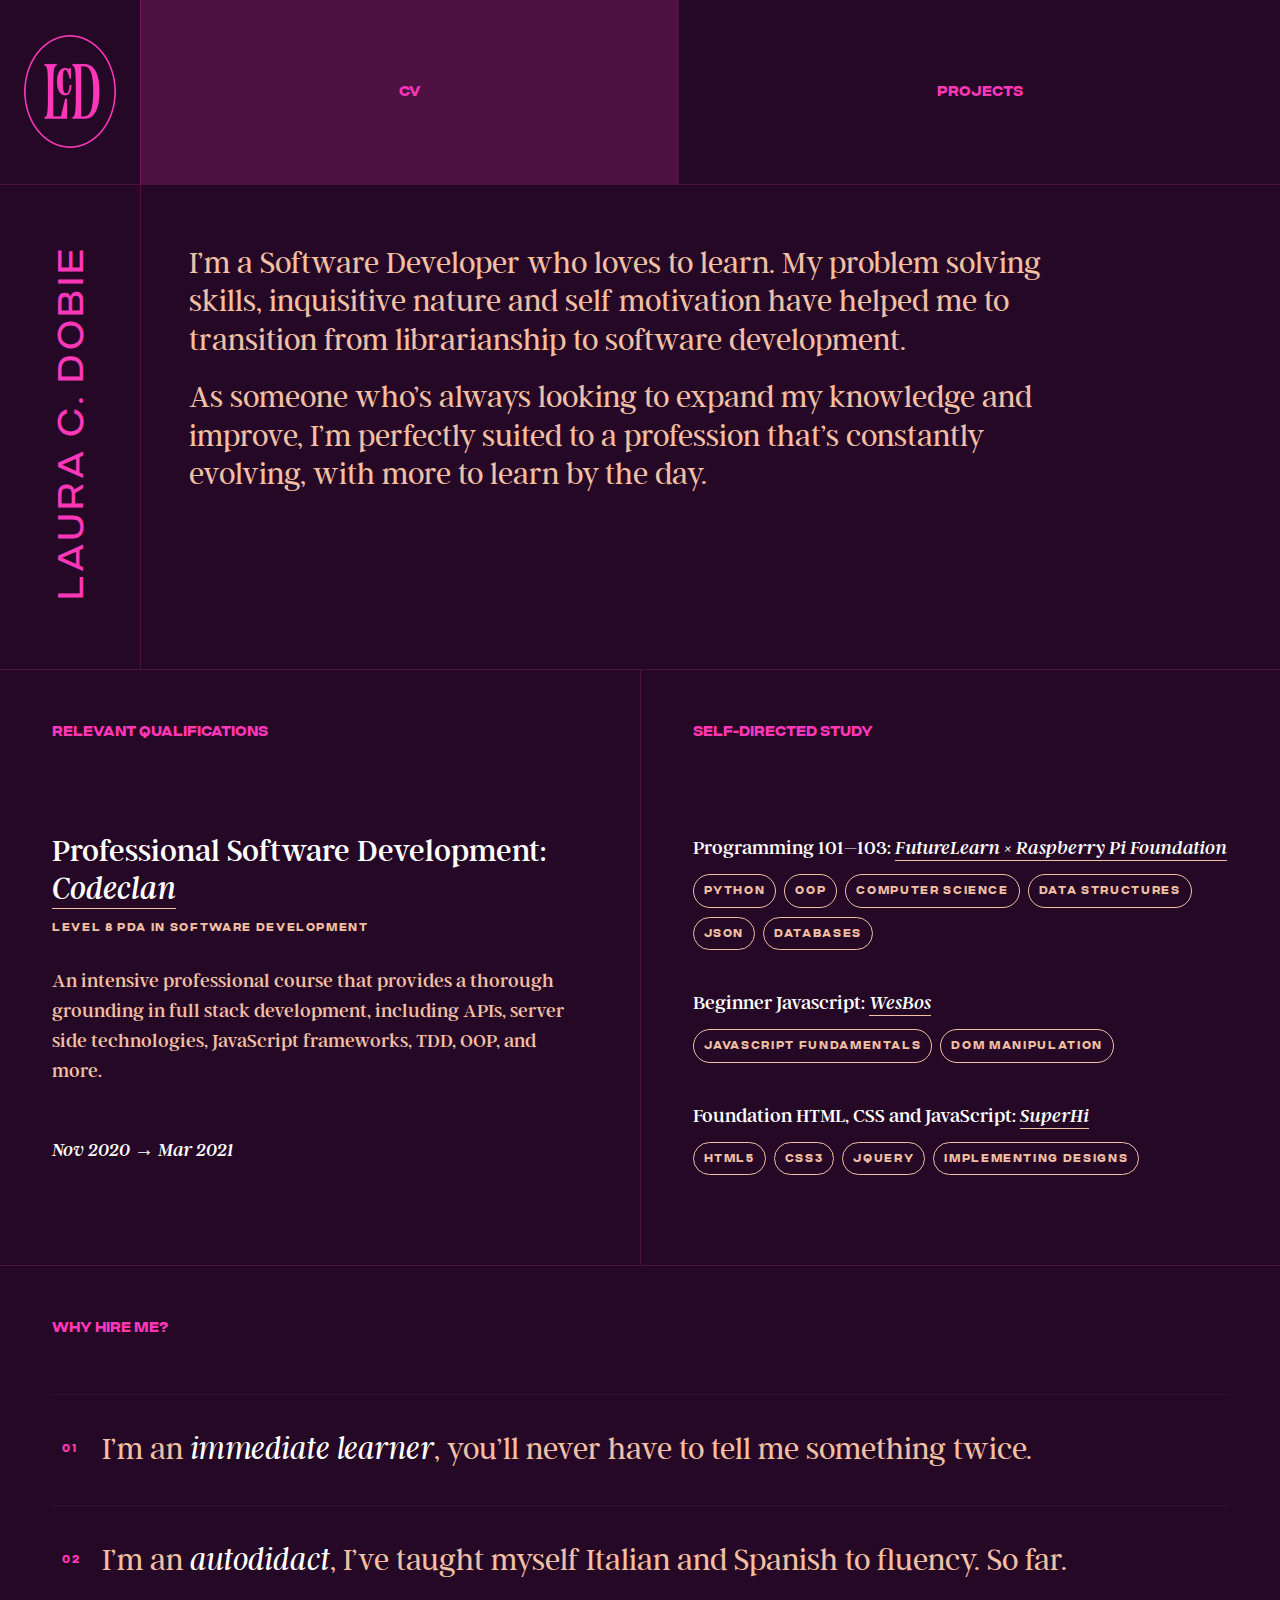
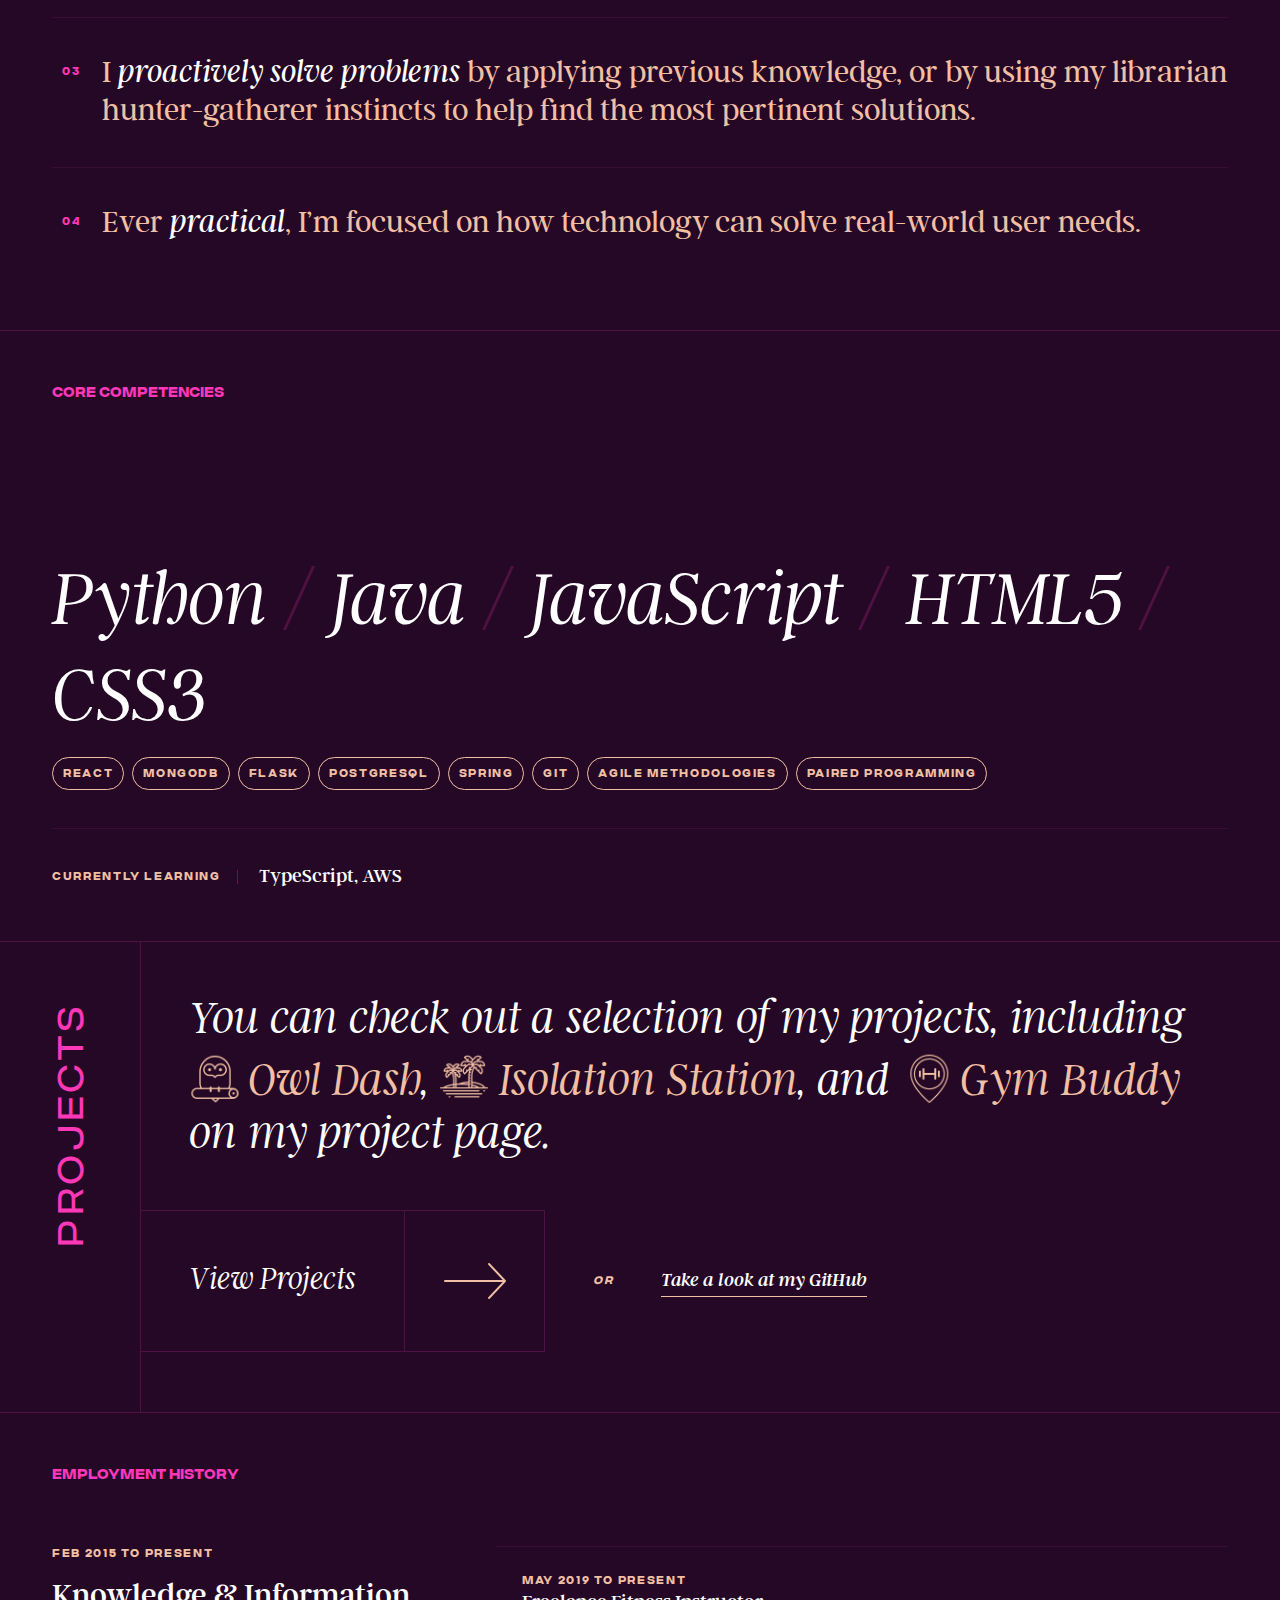
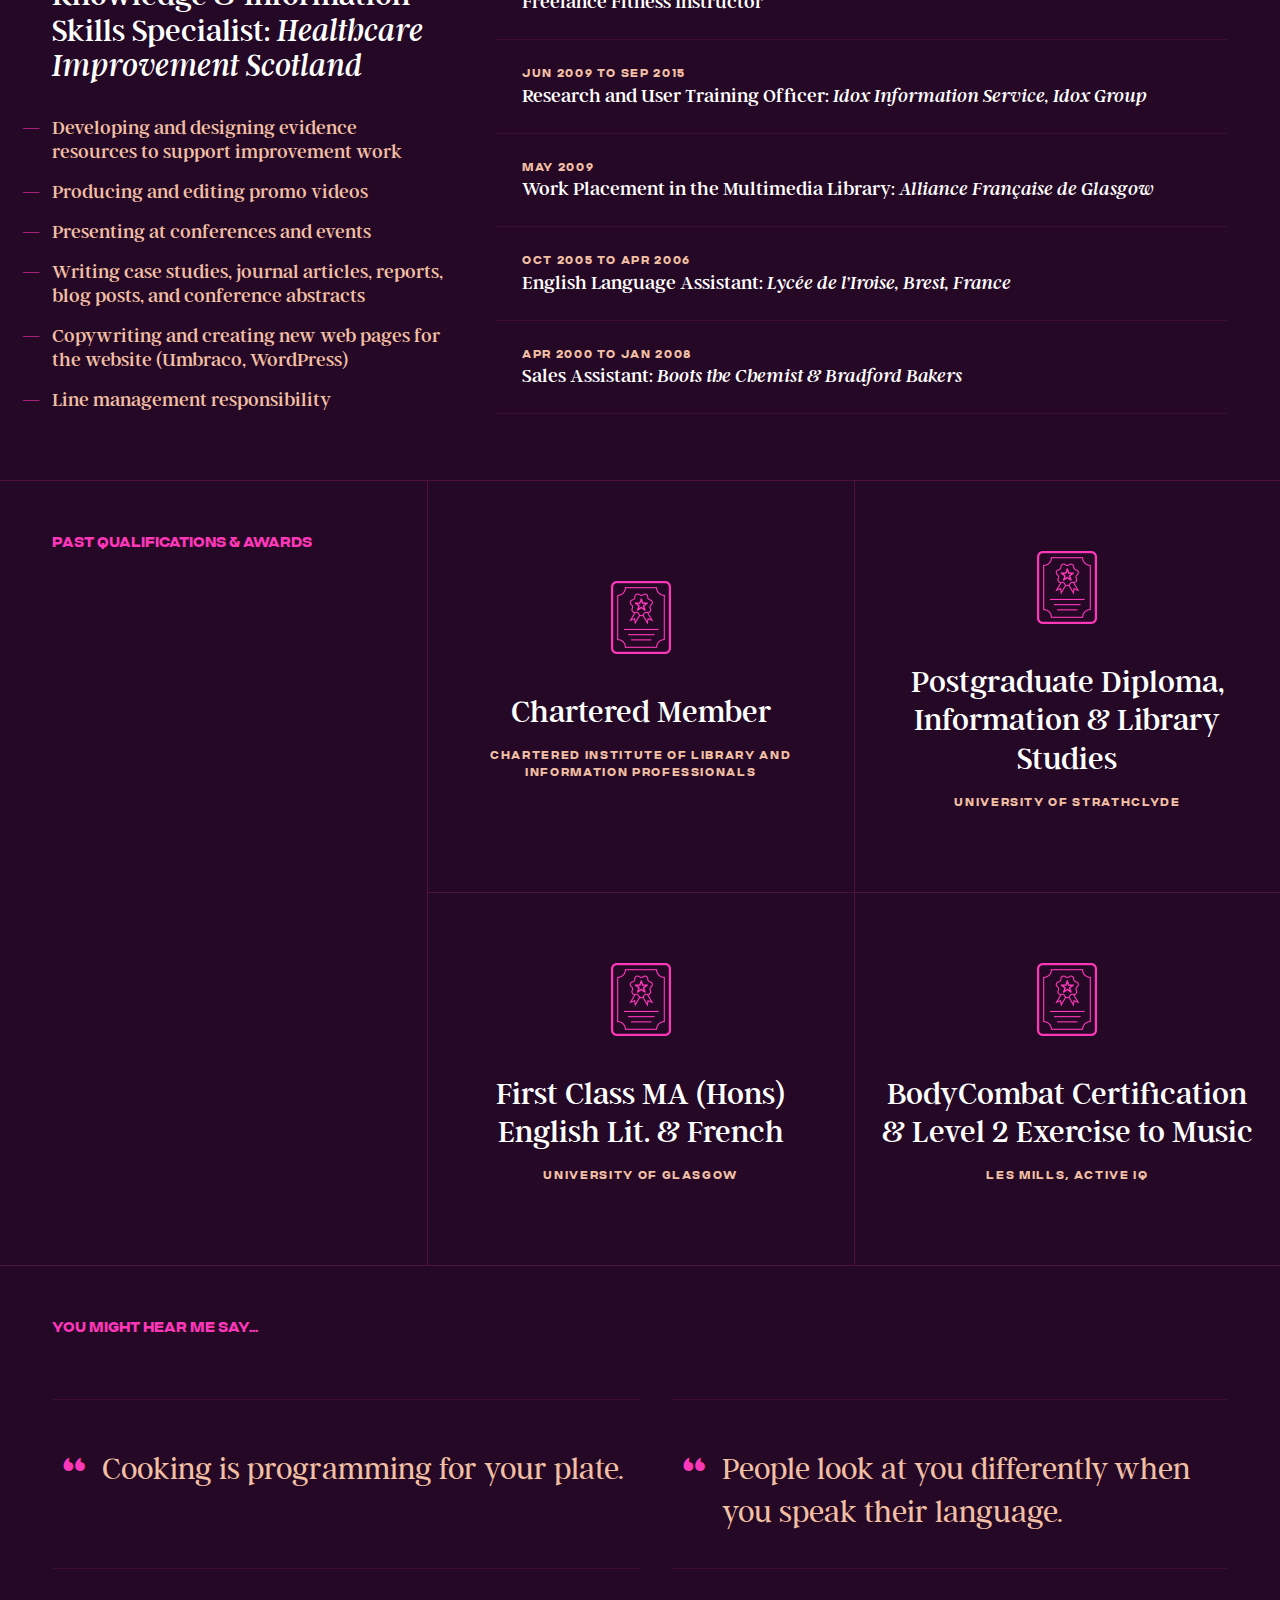
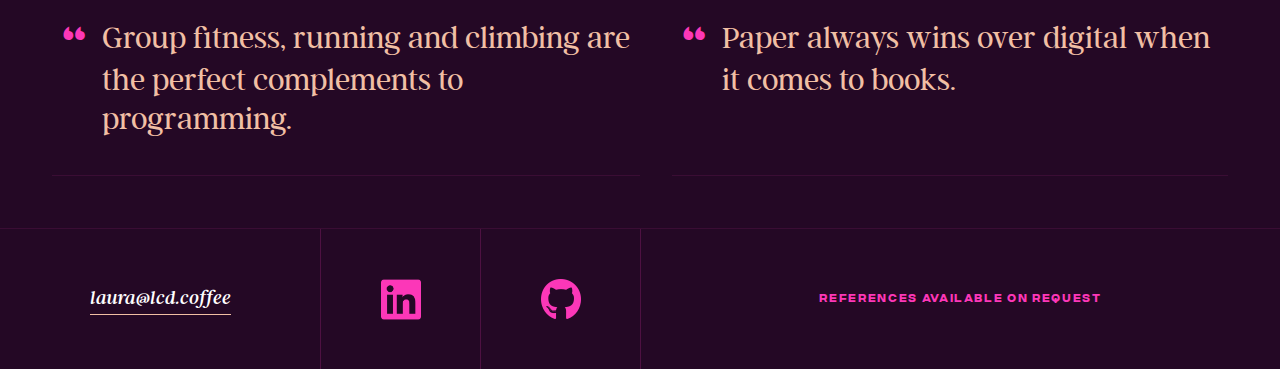
==== commit 61e10ce1: "Currently learning section added" ====
--- a/index.html
+++ b/index.html
@@ -19,8 +19,8 @@
 		    </div>
 		
 		    <nav>
-		      <a href="https://lcd.coffee/index.html" class="selected">CV</a>
-		      <a href="https://lcd.coffee/projects.html" class="deselected">Projects</a>
+		      <a href="./index.html" class="selected">CV</a>
+		      <a href="./projects.html" class="deselected">Projects</a>
 		    </nav>
 		  </header>
 		
@@ -119,25 +119,27 @@
 		
 		    <h2>Core Competencies</h2>
 		    <ul class="primary-list">
+		      <li>Python</li>
+			  <li>Java</li>
 		      <li>JavaScript</li>
-			  <li>Python</li>
-			  <li>Java</li>
 		      <li>HTML5</li>
 		      <li>CSS3</li>
 		    </ul>
 		    <ul class="taglist">
 		      <li>React</li>
-		      <li>Node.js</li>
 		      <li>MongoDB</li>
 		      <li>Flask</li>
 		      <li>PostgreSQL</li>
 		      <li>Spring</li>
 		      <li>Git</li>
+			  <li>Agile Methodologies</li>
+			  <li>Paired Programming</li>
 		    </ul>
-
-			<div>
-				<p>Lately I've been getting into... Typescript</p>
-			</div>
+			
+			<div class="learning">
+			  	<h2>Currently Learning</h2>
+			  	<p>TypeScript, AWS</p>
+		 	</div>
 		
 		  </section>
 		
--- a/styles/style.css
+++ b/styles/style.css
@@ -135,7 +135,7 @@
 	color: #fff;
 }
 
-.relevant-qualifications h4, .taglist li, .employment-container h4, .qualification h4, .project-title h3 {
+.relevant-qualifications h4, .taglist li, .employment-container h4, .qualification h4, .project-title h3, .learning h2 {
 	color: rgb(241, 191, 164);
 	text-transform: uppercase;
 	font-family: 'Criteria CF';
@@ -204,6 +204,25 @@
 
 .primary-list li:last-child:after {
 	content: "";
+}
+
+.learning {
+	border-top: 1px solid rgba(252, 55, 184, 0.1);
+	padding-top: 30px;
+	
+}
+
+.learning h2 {
+	display: inline;
+	padding-right: 1.5em;
+	margin-right: 1.5em;
+	border-right: 1px solid rgba(252, 55, 184, 0.3);
+}
+
+.learning p {
+	color: #fff;
+	display: inline-block;
+	transform: translateY(0.1em);
 }
 
 
@@ -578,9 +597,7 @@
 	border-left: none;
 	transform: translateY(0.25em);
 	margin: 0;
-}
-
-
+}	
 
 @media (max-width:1024px) {
 	.blurb {
@@ -737,7 +754,6 @@
 	footer .external-links {
 		grid-template-columns: 3fr 1fr 1fr ;
 	}
-
 }
 
 @media (max-width:800px) {
@@ -769,7 +785,7 @@
 }
 
 @media (max-width:700px) {
-	.relevant-qualifications h4, .taglist li, .employment-container h4, .qualification h4, .project-title h3 {
+	.relevant-qualifications h4, .taglist li, .employment-container h4, .qualification h4, .project-title h3, .learning h2 {
 		font-size: 9px;
 	}
 
@@ -790,7 +806,12 @@
 	}
 
 	.taglist {
-		margin-bottom: 10px;
+		margin-bottom: 20px;
+	}
+	
+	.learning {
+		padding-top: 20px;
+		padding-bottom: 20px;
 	}
 
 	.projects .project-description p {
@@ -924,6 +945,16 @@
 	.primary-list li {
 		font-size: 36px;
 		line-height: 0;
+	}
+	
+	.learning h2 {
+		display: block;
+		margin-bottom: 6px;
+		border: none;
+	}
+	
+	.learning p {
+		transform: translateY(0);
 	}
 	
 	.projects .project-description {
@@ -1099,11 +1130,11 @@
 		font-size: 16pt;
 	}
 
-	.relevant-qualifications h4, .taglist li, .employment-container h4, .qualification h4 {
+	.relevant-qualifications h4, .taglist li, .employment-container h4, .qualification h4, .learning h2 {
 		font-size: 5pt;
 	}
 
-	.relevant-qualifications h4, .taglist li, .employment-container h4, .qualification h4, .projects .project-description .cta-container .conjunction, .projects .project-description p em {
+	.relevant-qualifications h4, .taglist li, .employment-container h4, .qualification h4, .projects .project-description .cta-container .conjunction, .projects .project-description p em, .learning h2 {
 		color: rgba(36, 8, 37, 0.4);
 	}
 
@@ -1122,7 +1153,7 @@
 		margin-top: 0.5cm;
 	}
 	
-	.relevant-qualifications h3, .text-link, .relevant-qualifications .date, .self-study h3, .primary-list, .hiring-reasons em, .projects .project-description p, .employment-container h3, .qualification h3 {
+	.relevant-qualifications h3, .text-link, .relevant-qualifications .date, .self-study h3, .primary-list, .hiring-reasons em, .projects .project-description p, .employment-container h3, .qualification h3, .learning p {
 		color: #240825;
 	}
 
@@ -1158,6 +1189,10 @@
 	.primary-list {
 		margin-top: 0.5cm;
 		font-size: 28pt
+	}
+	
+	.learning {
+		padding-top: 0.3cm;
 	}
 
 	.projects .vertical-heading {
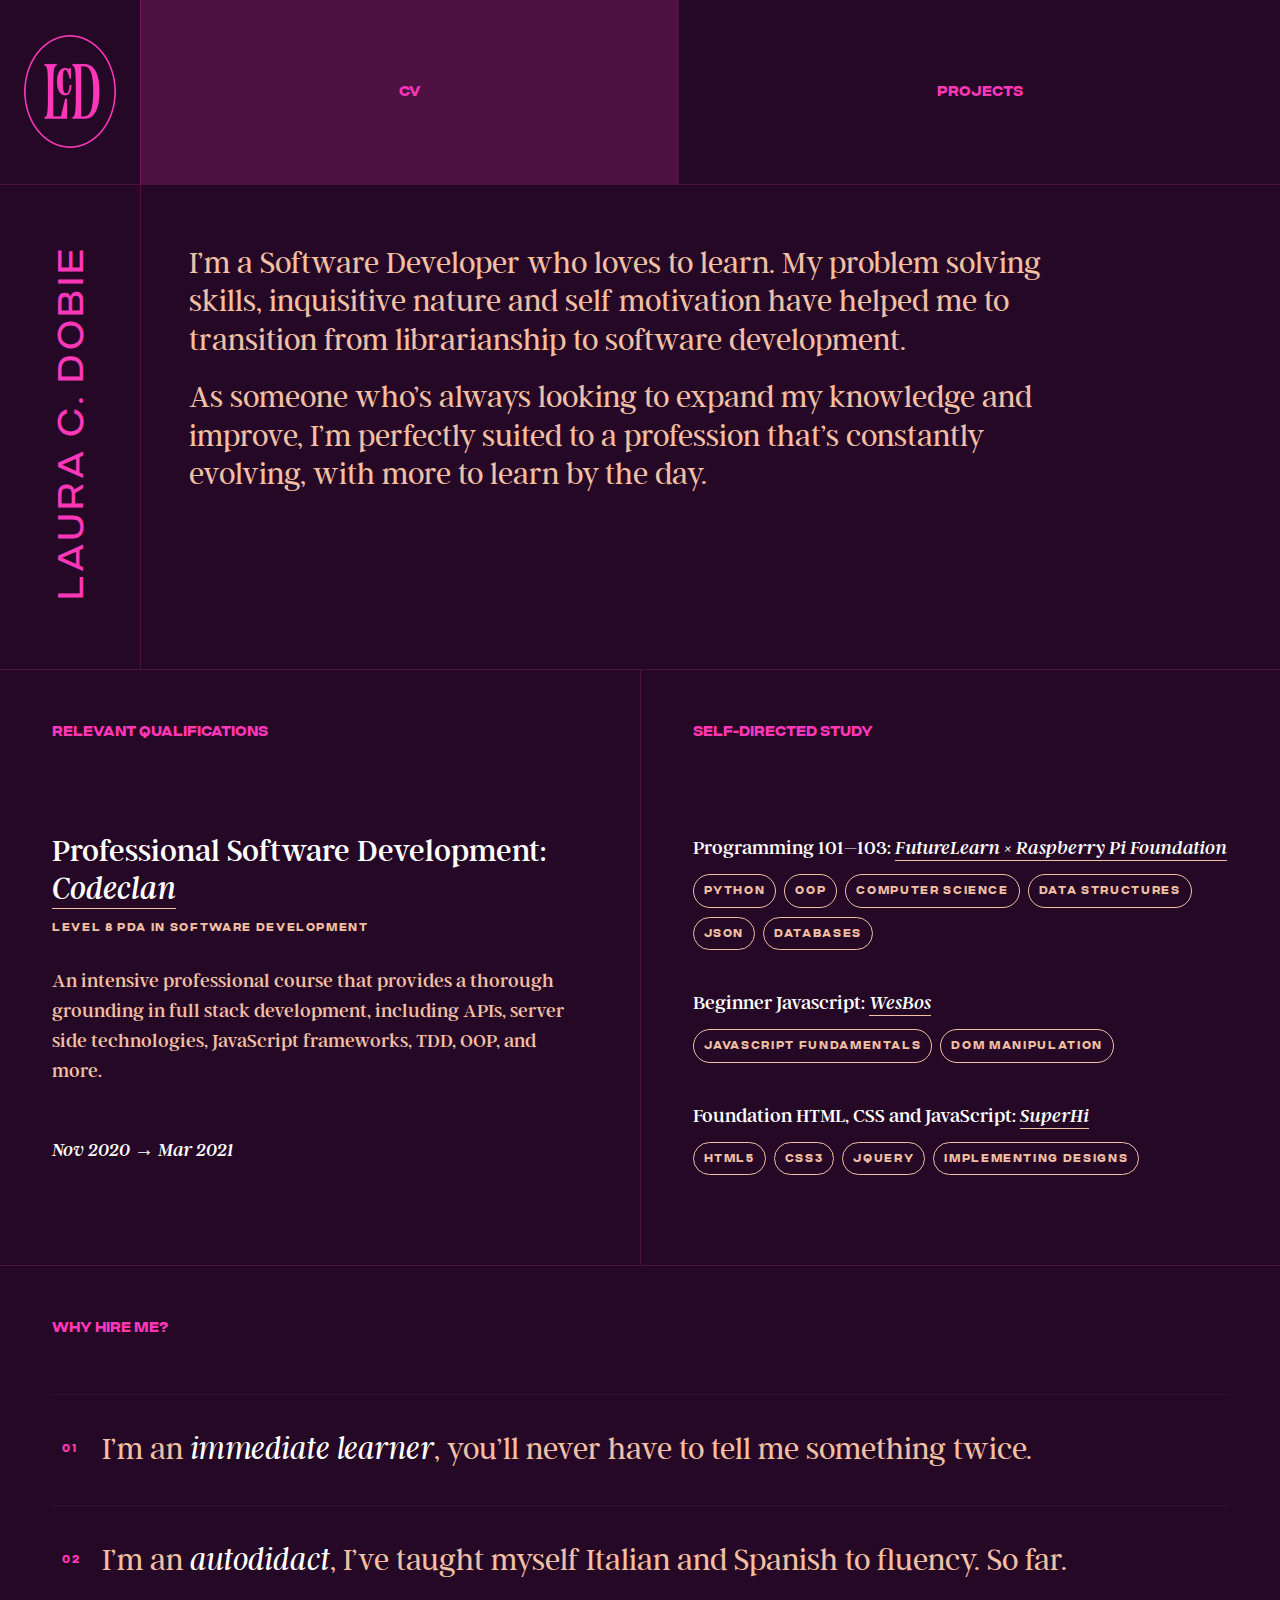
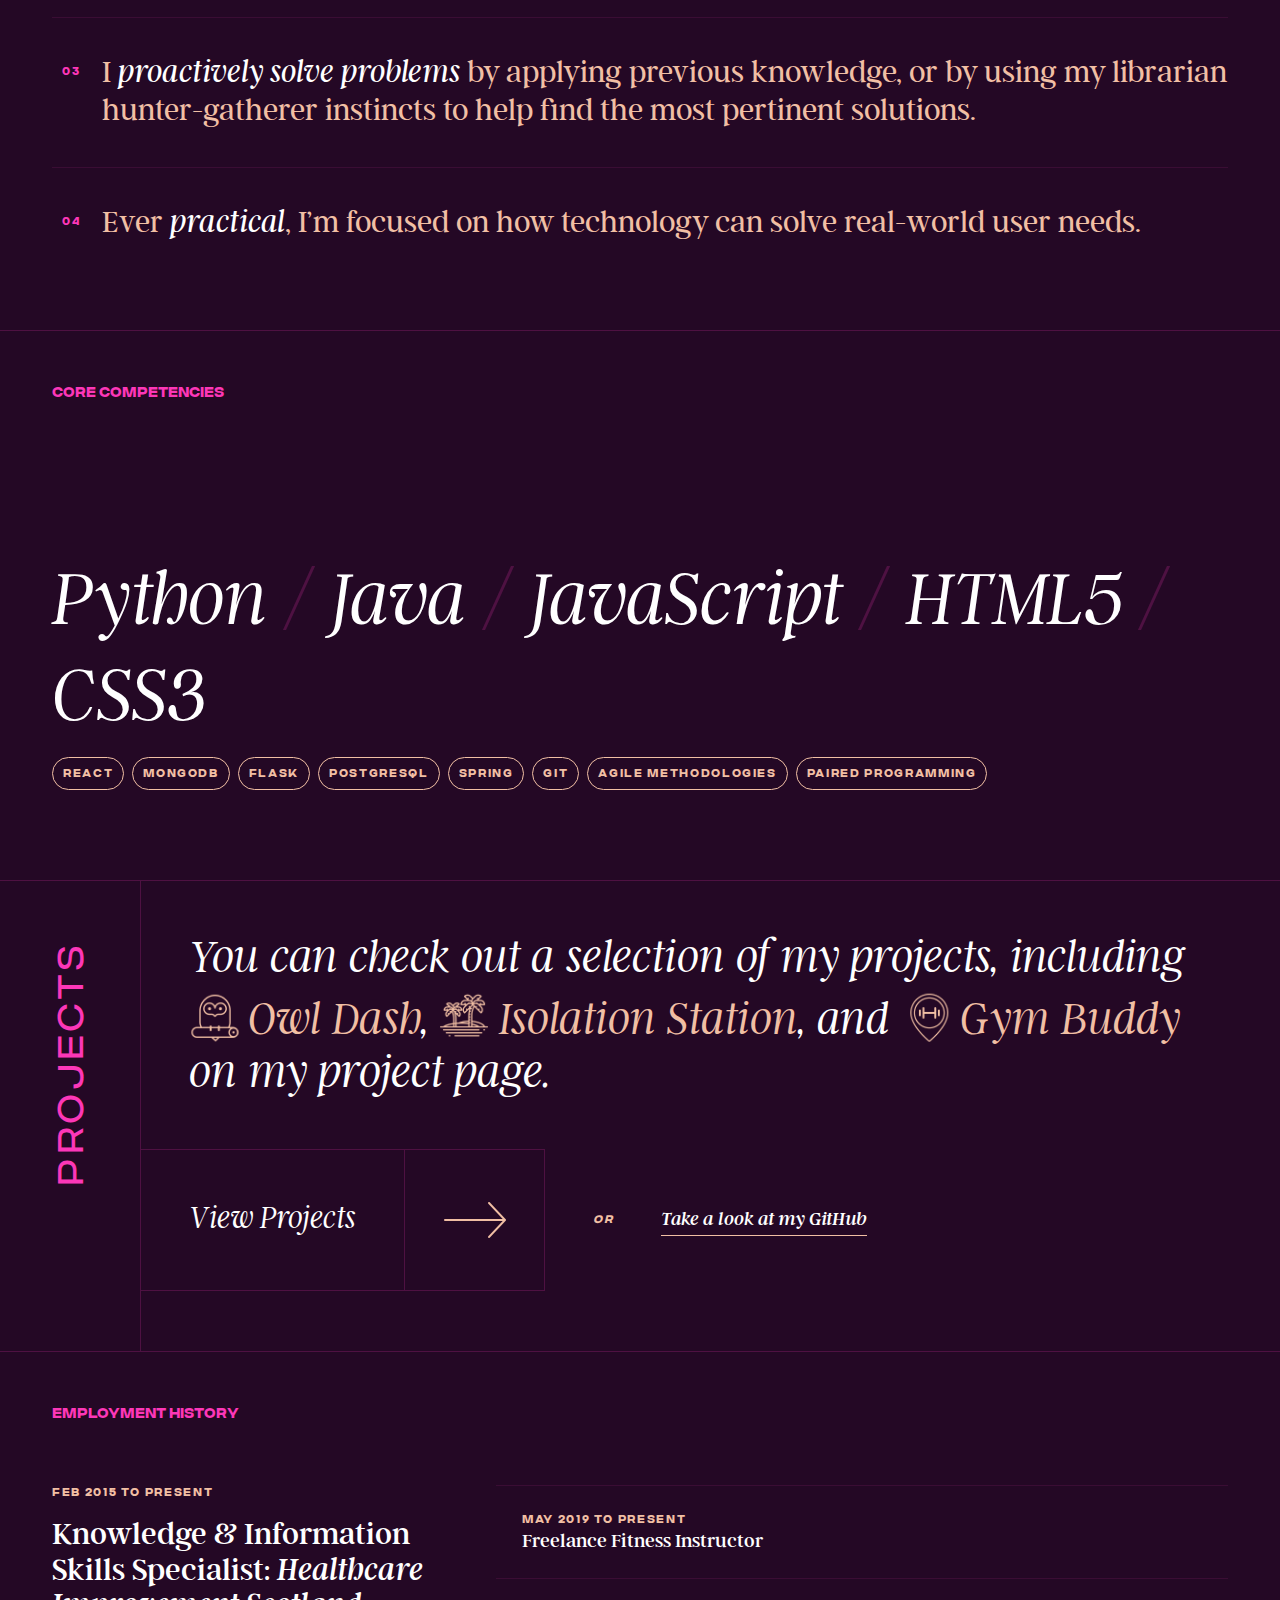
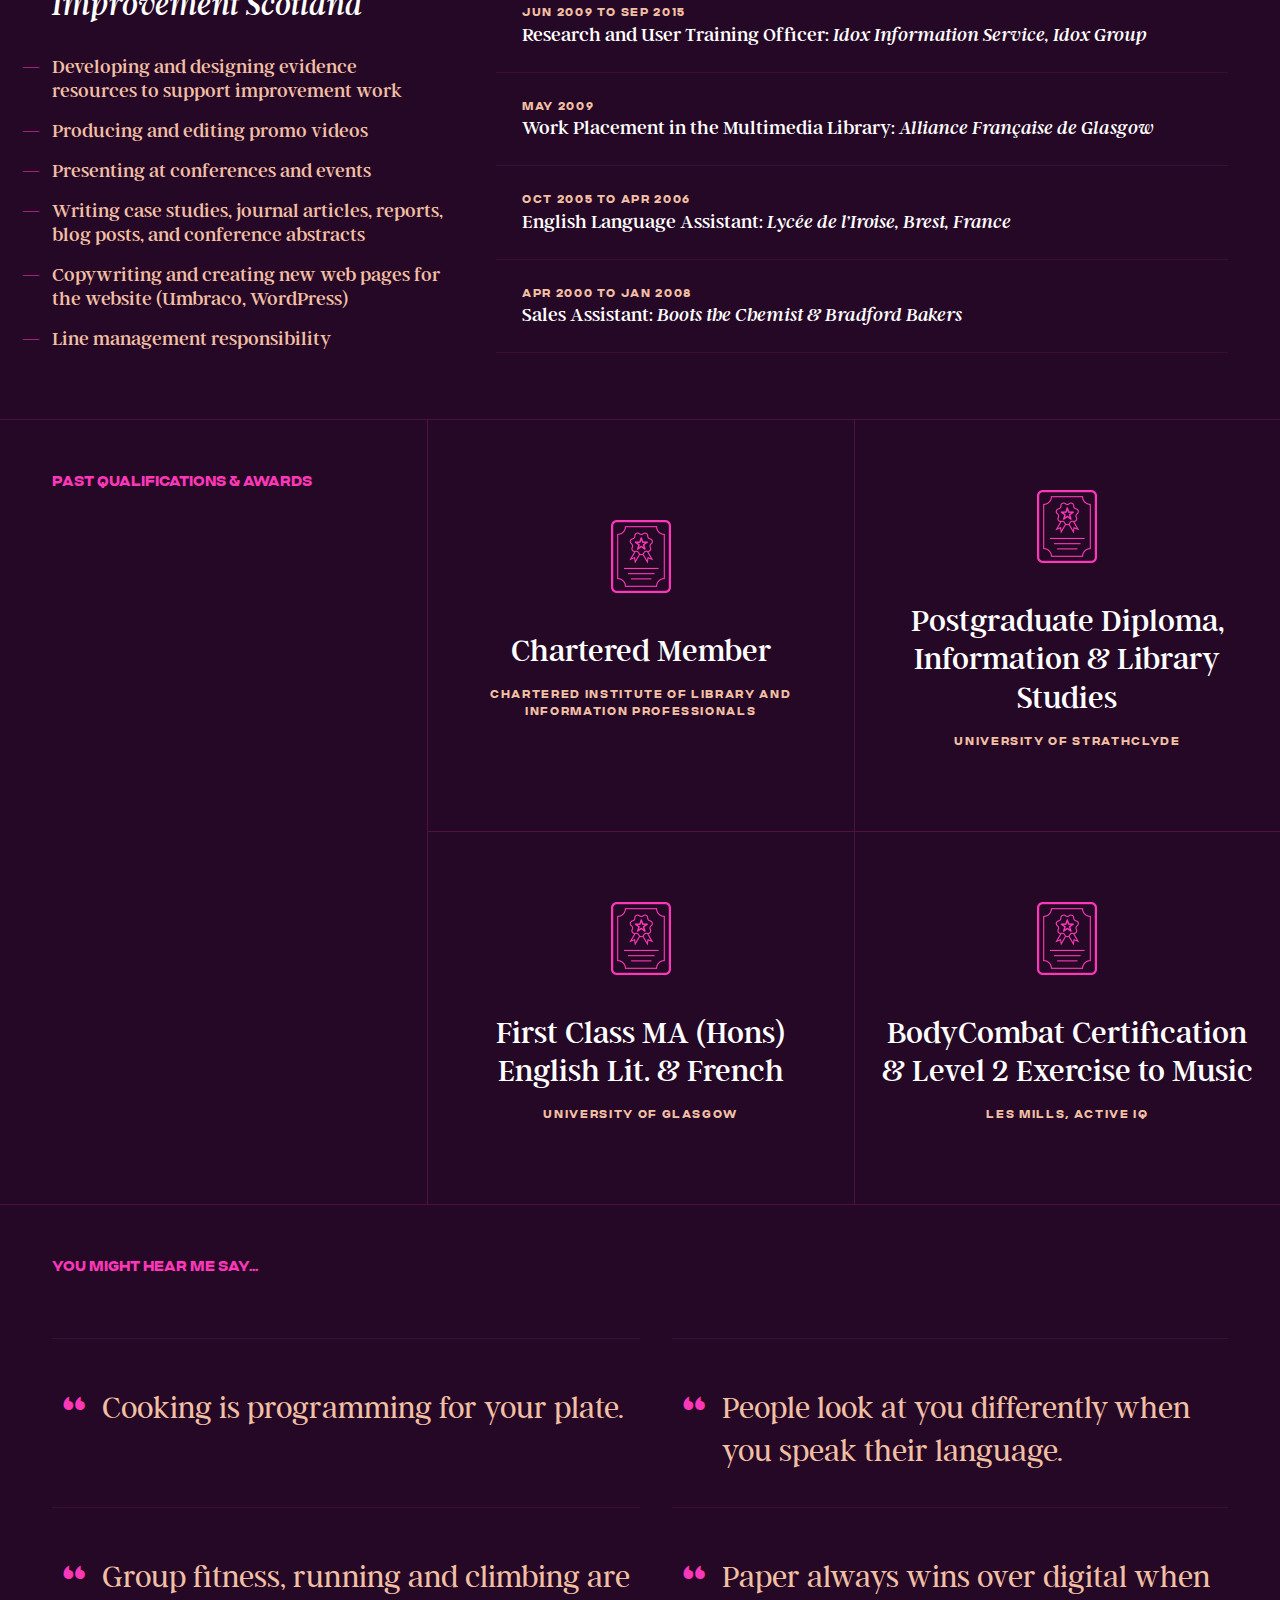
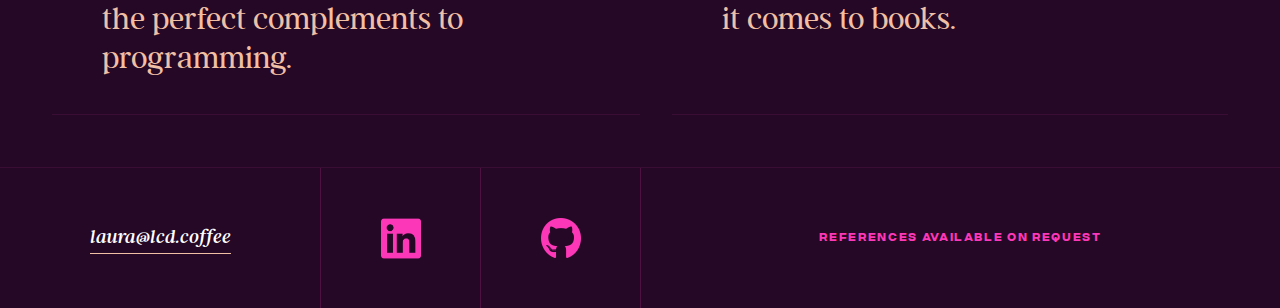
==== commit f40b3000: "Content Tweaks" ====
--- a/index.html
+++ b/index.html
@@ -135,11 +135,6 @@
 			  <li>Agile Methodologies</li>
 			  <li>Paired Programming</li>
 		    </ul>
-			
-			<div class="learning">
-			  	<h2>Currently Learning</h2>
-			  	<p>TypeScript, AWS</p>
-		 	</div>
 		
 		  </section>
 		
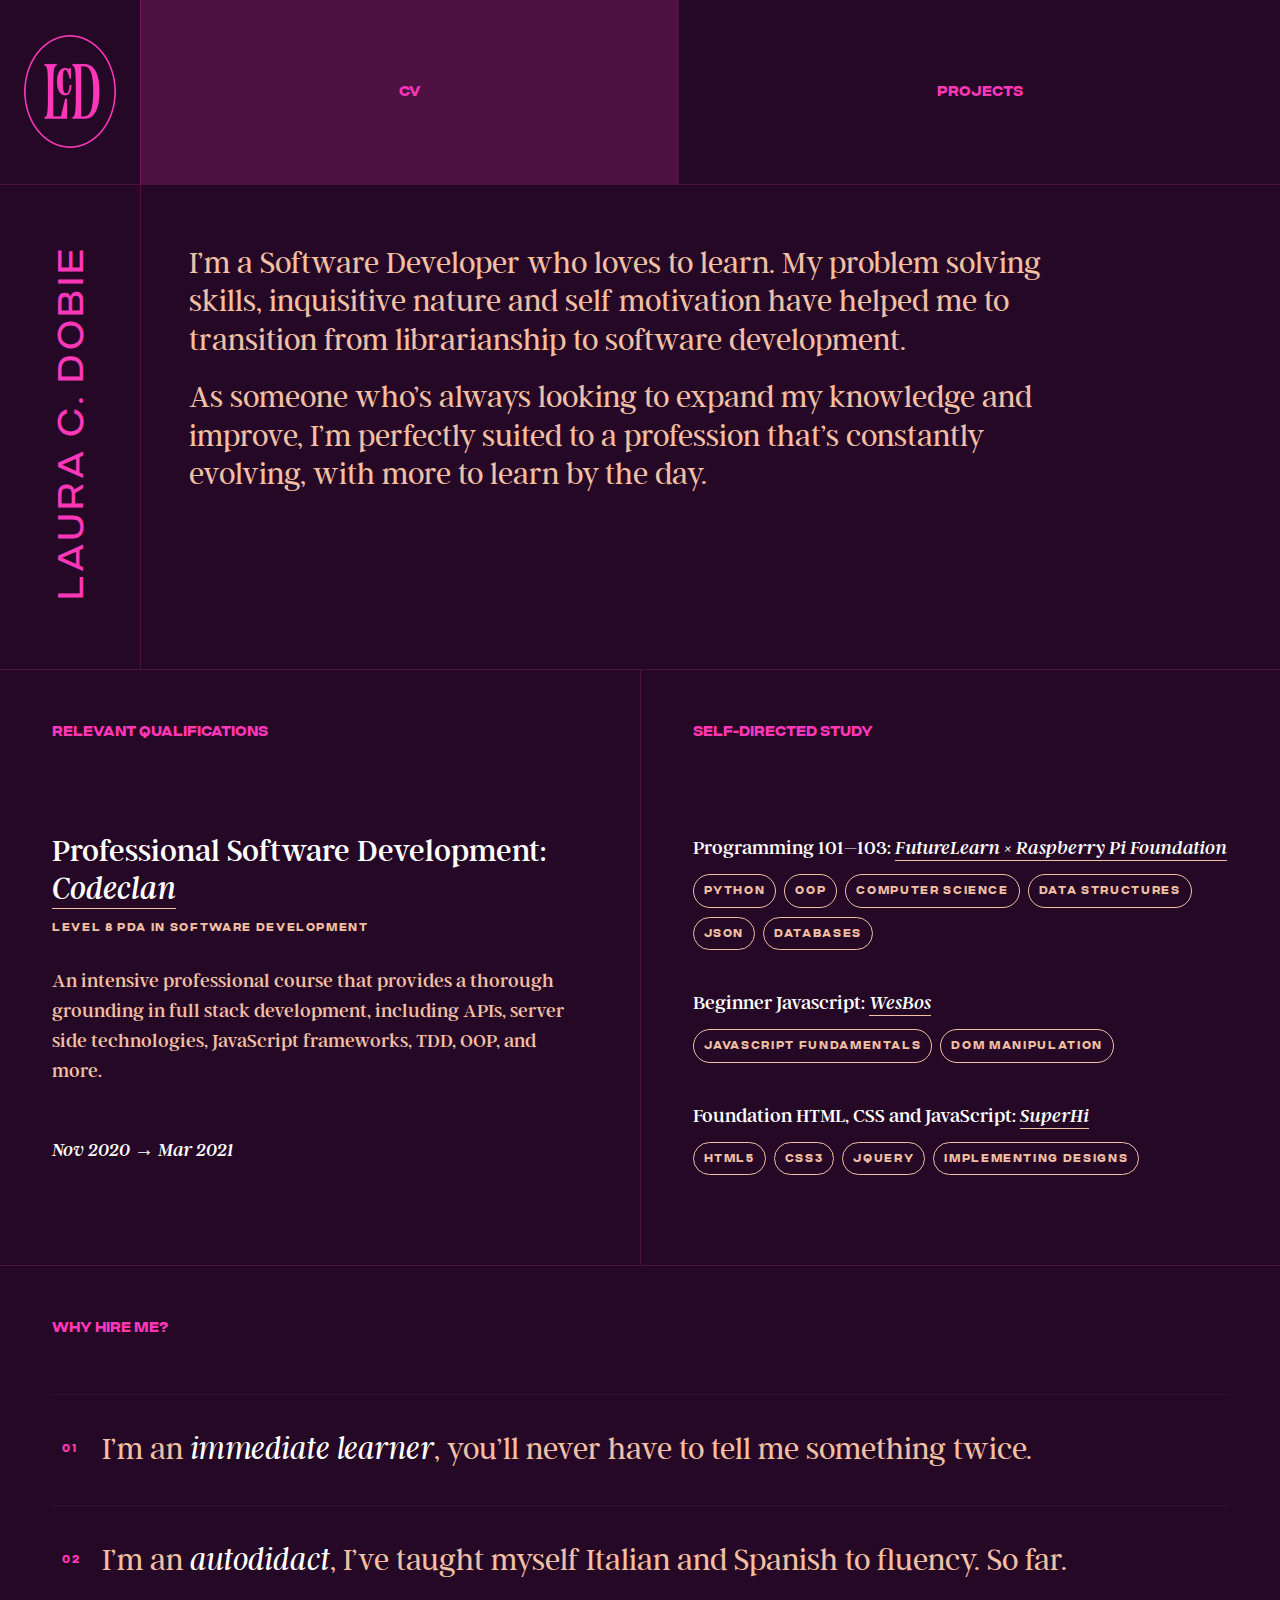
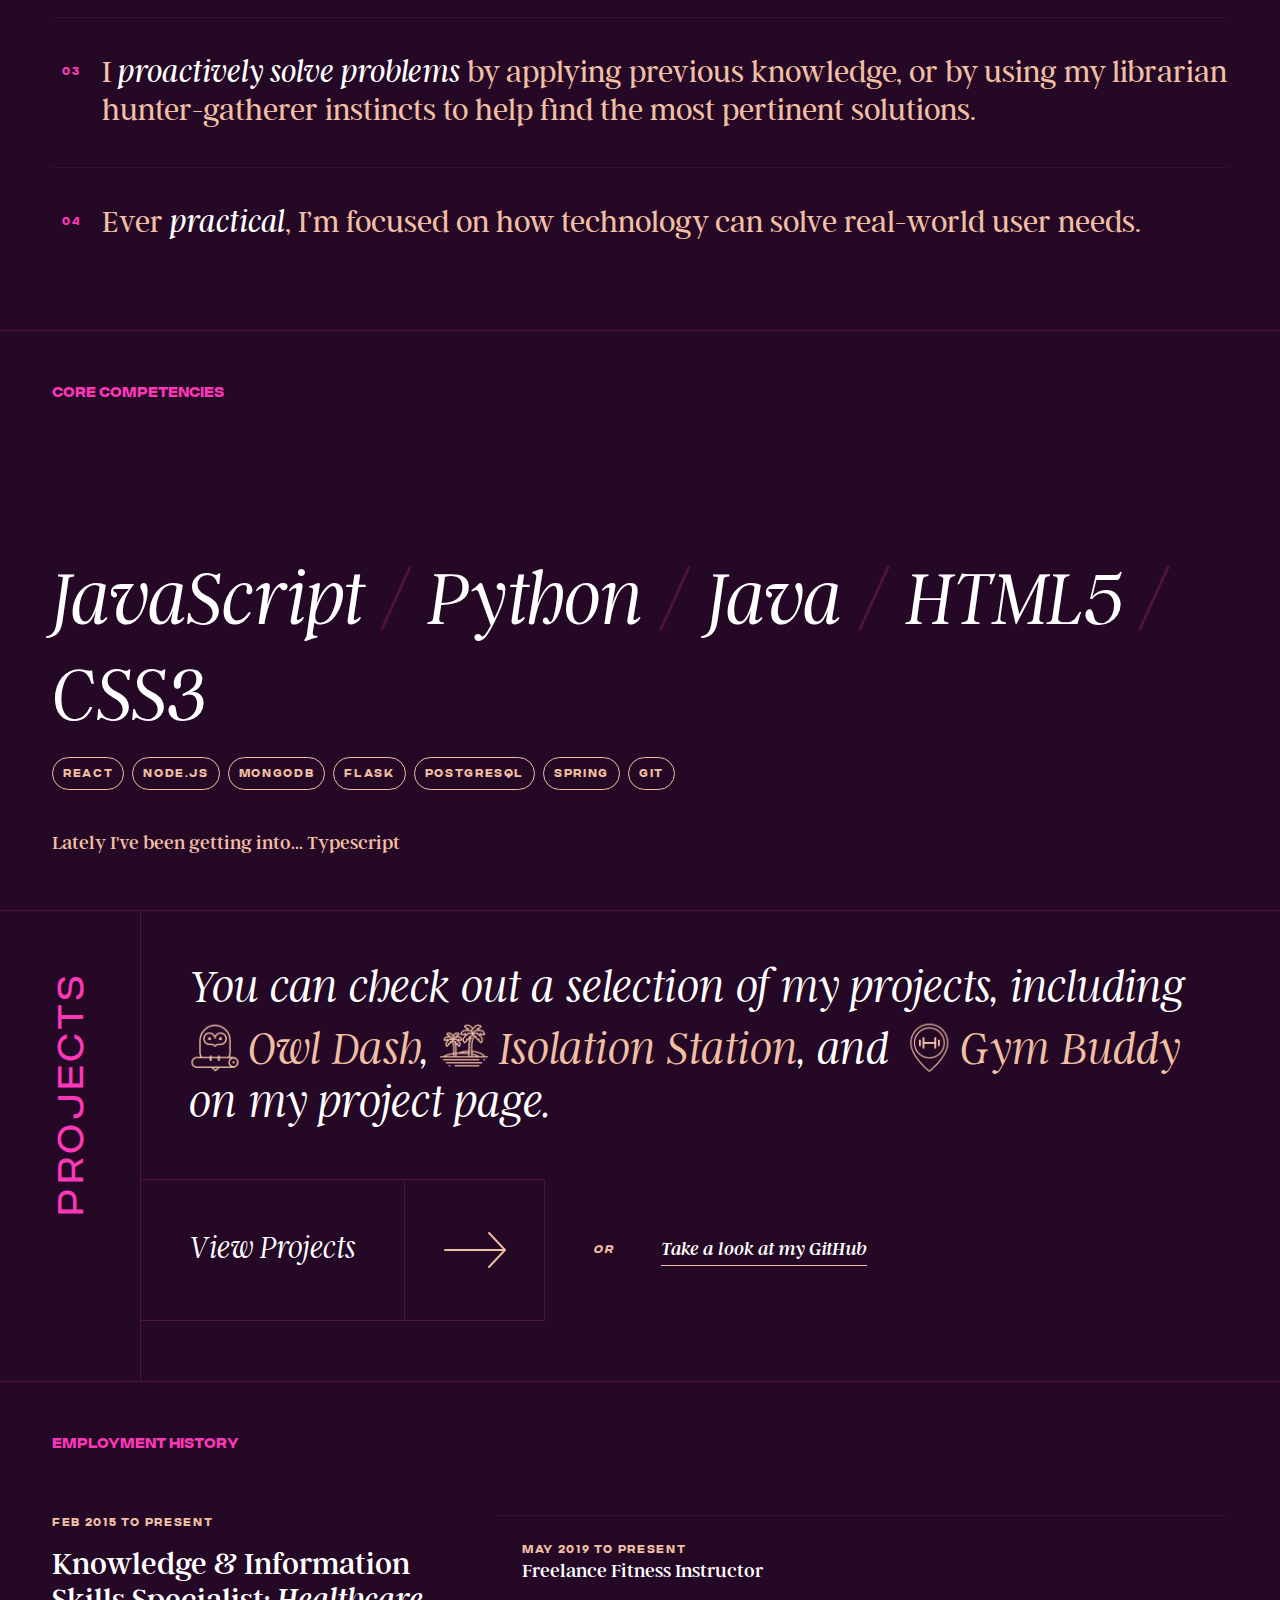
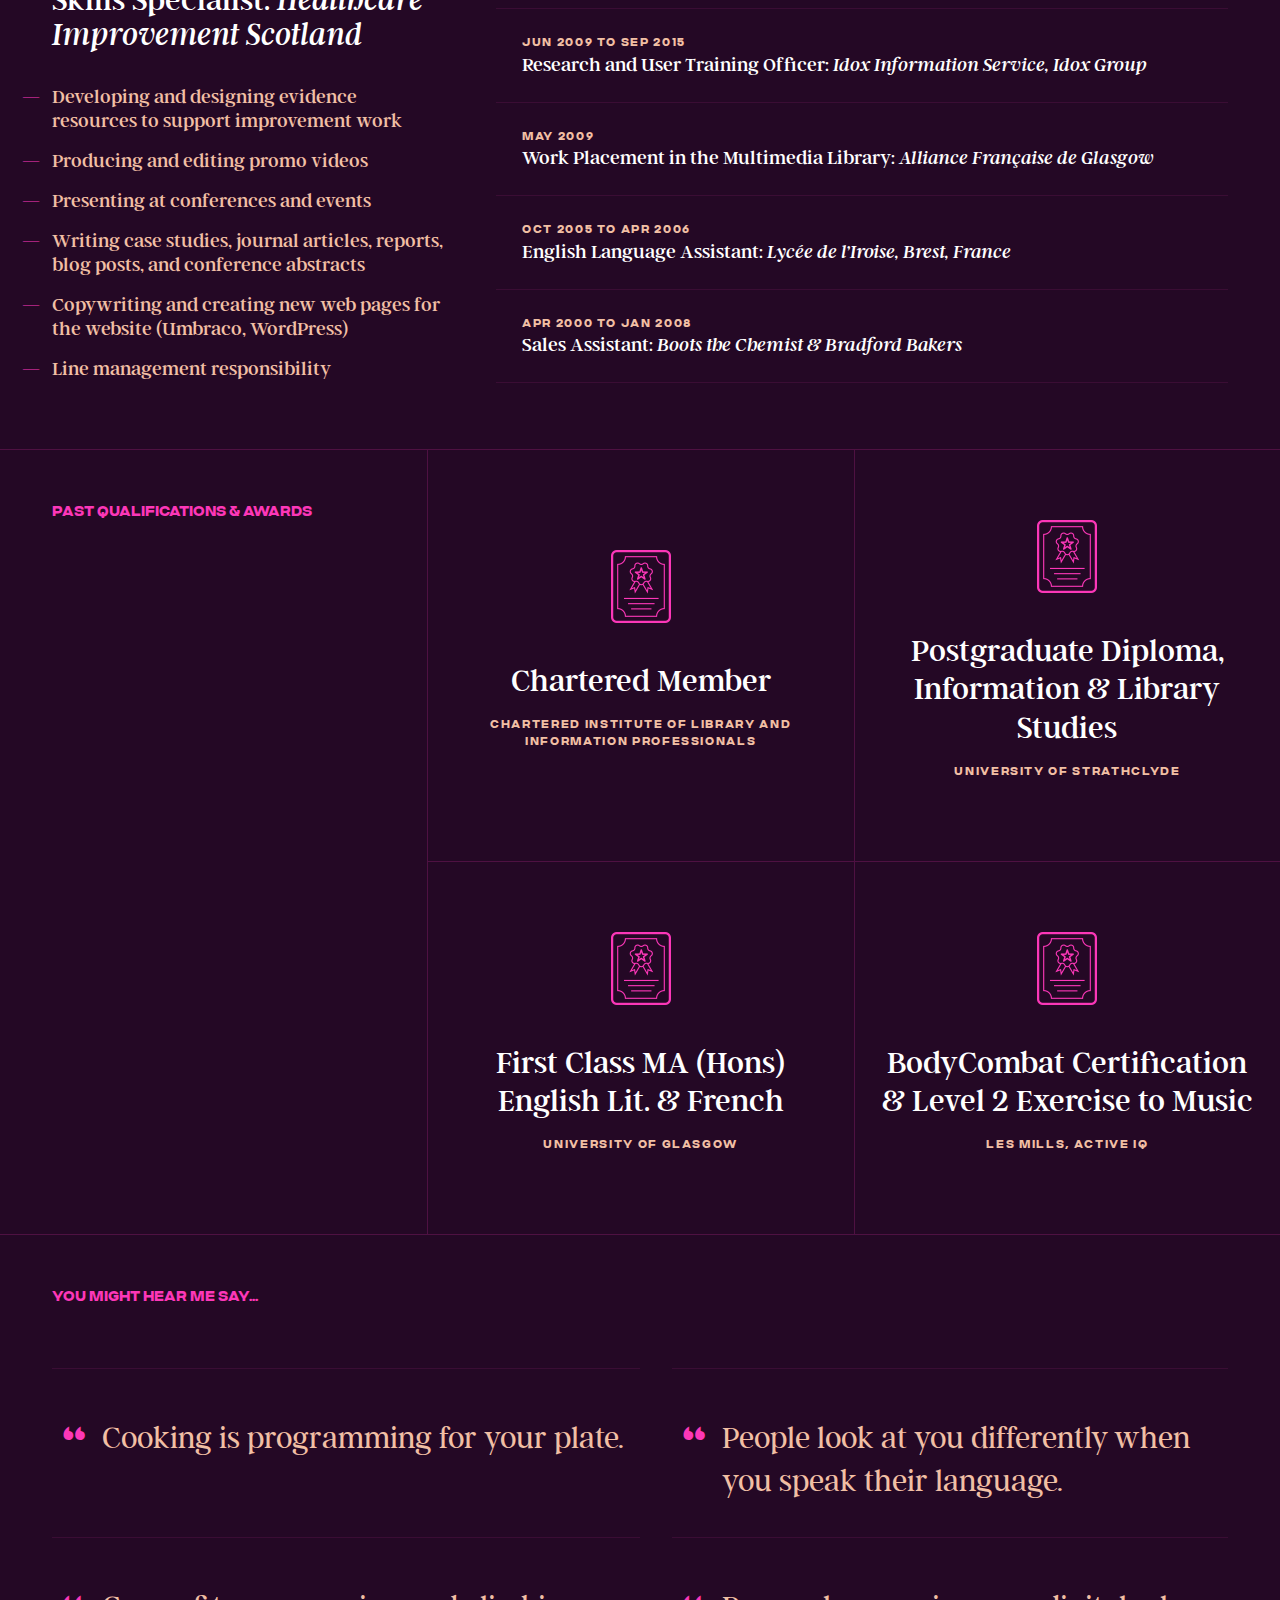
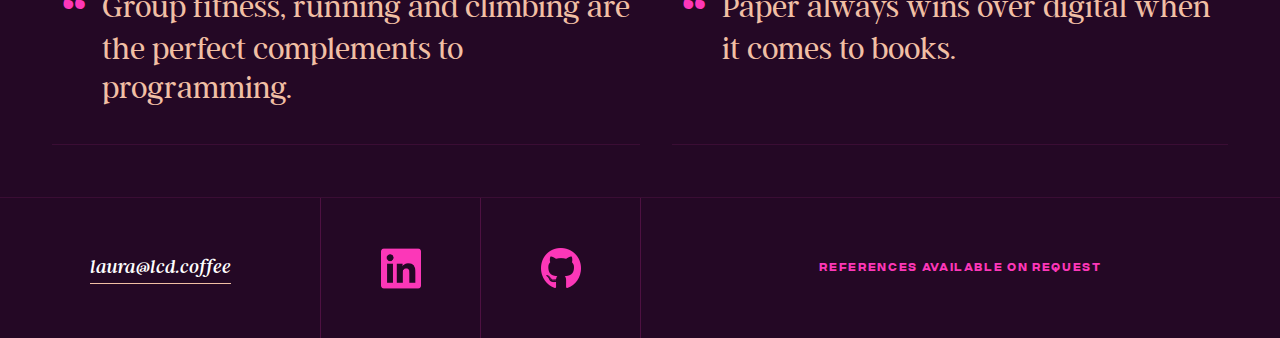
==== commit e3aa1254: "Learning section." ====
--- a/index.html
+++ b/index.html
@@ -19,8 +19,8 @@
 		    </div>
 		
 		    <nav>
-		      <a href="./index.html" class="selected">CV</a>
-		      <a href="./projects.html" class="deselected">Projects</a>
+		      <a href="https://lcd.coffee/index.html" class="selected">CV</a>
+		      <a href="https://lcd.coffee/projects.html" class="deselected">Projects</a>
 		    </nav>
 		  </header>
 		
@@ -119,22 +119,25 @@
 		
 		    <h2>Core Competencies</h2>
 		    <ul class="primary-list">
-		      <li>Python</li>
+		      <li>JavaScript</li>
+			  <li>Python</li>
 			  <li>Java</li>
-		      <li>JavaScript</li>
 		      <li>HTML5</li>
 		      <li>CSS3</li>
 		    </ul>
 		    <ul class="taglist">
 		      <li>React</li>
+		      <li>Node.js</li>
 		      <li>MongoDB</li>
 		      <li>Flask</li>
 		      <li>PostgreSQL</li>
 		      <li>Spring</li>
 		      <li>Git</li>
-			  <li>Agile Methodologies</li>
-			  <li>Paired Programming</li>
 		    </ul>
+
+			<div>
+				<p>Lately I've been getting into... Typescript</p>
+			</div>
 		
 		  </section>
 		
@@ -151,7 +154,7 @@
 		        You can check out a selection of my projects, including <a href="https://github.com/lauracdobie/owl-watch"><em><sp class="inline-icon owl"></sp> Owl Dash</em></a>, <a href="https://github.com/lauracdobie/isolation-activity-finder"><em><sp class="inline-icon isolation"></sp> Isolation Station</em></a>, and <a href="https://github.com/lauracdobie/gym_project"><em><sp class="inline-icon gym"></sp> Gym Buddy</em></a> on my project page.
 		      </p>
 			  <div class="cta-container">
-			  	<a href="./projects.html">
+			  	<a href="https://lcd.coffee/projects.html">
 			  		<div class="cta">
 			  			<p>View Projects<span class="cta-arrow"></span></p>
 			  		</div>
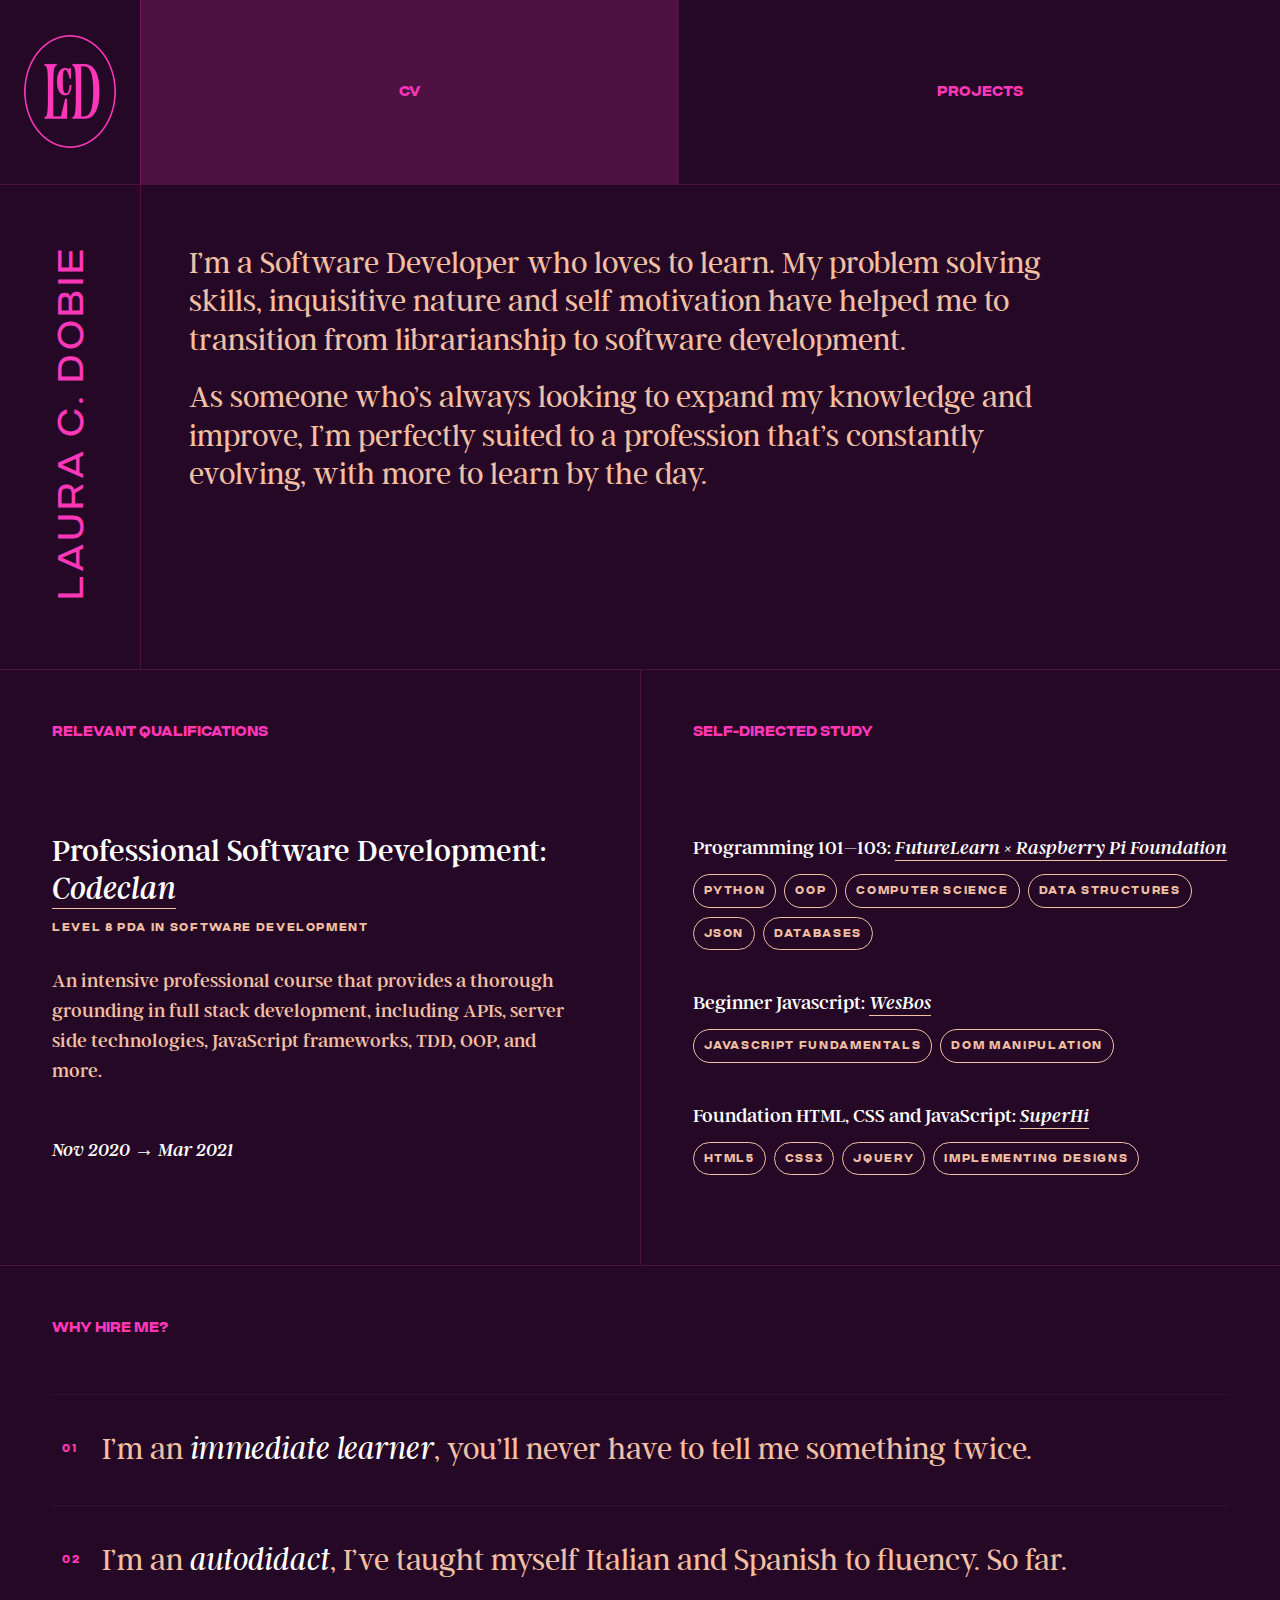
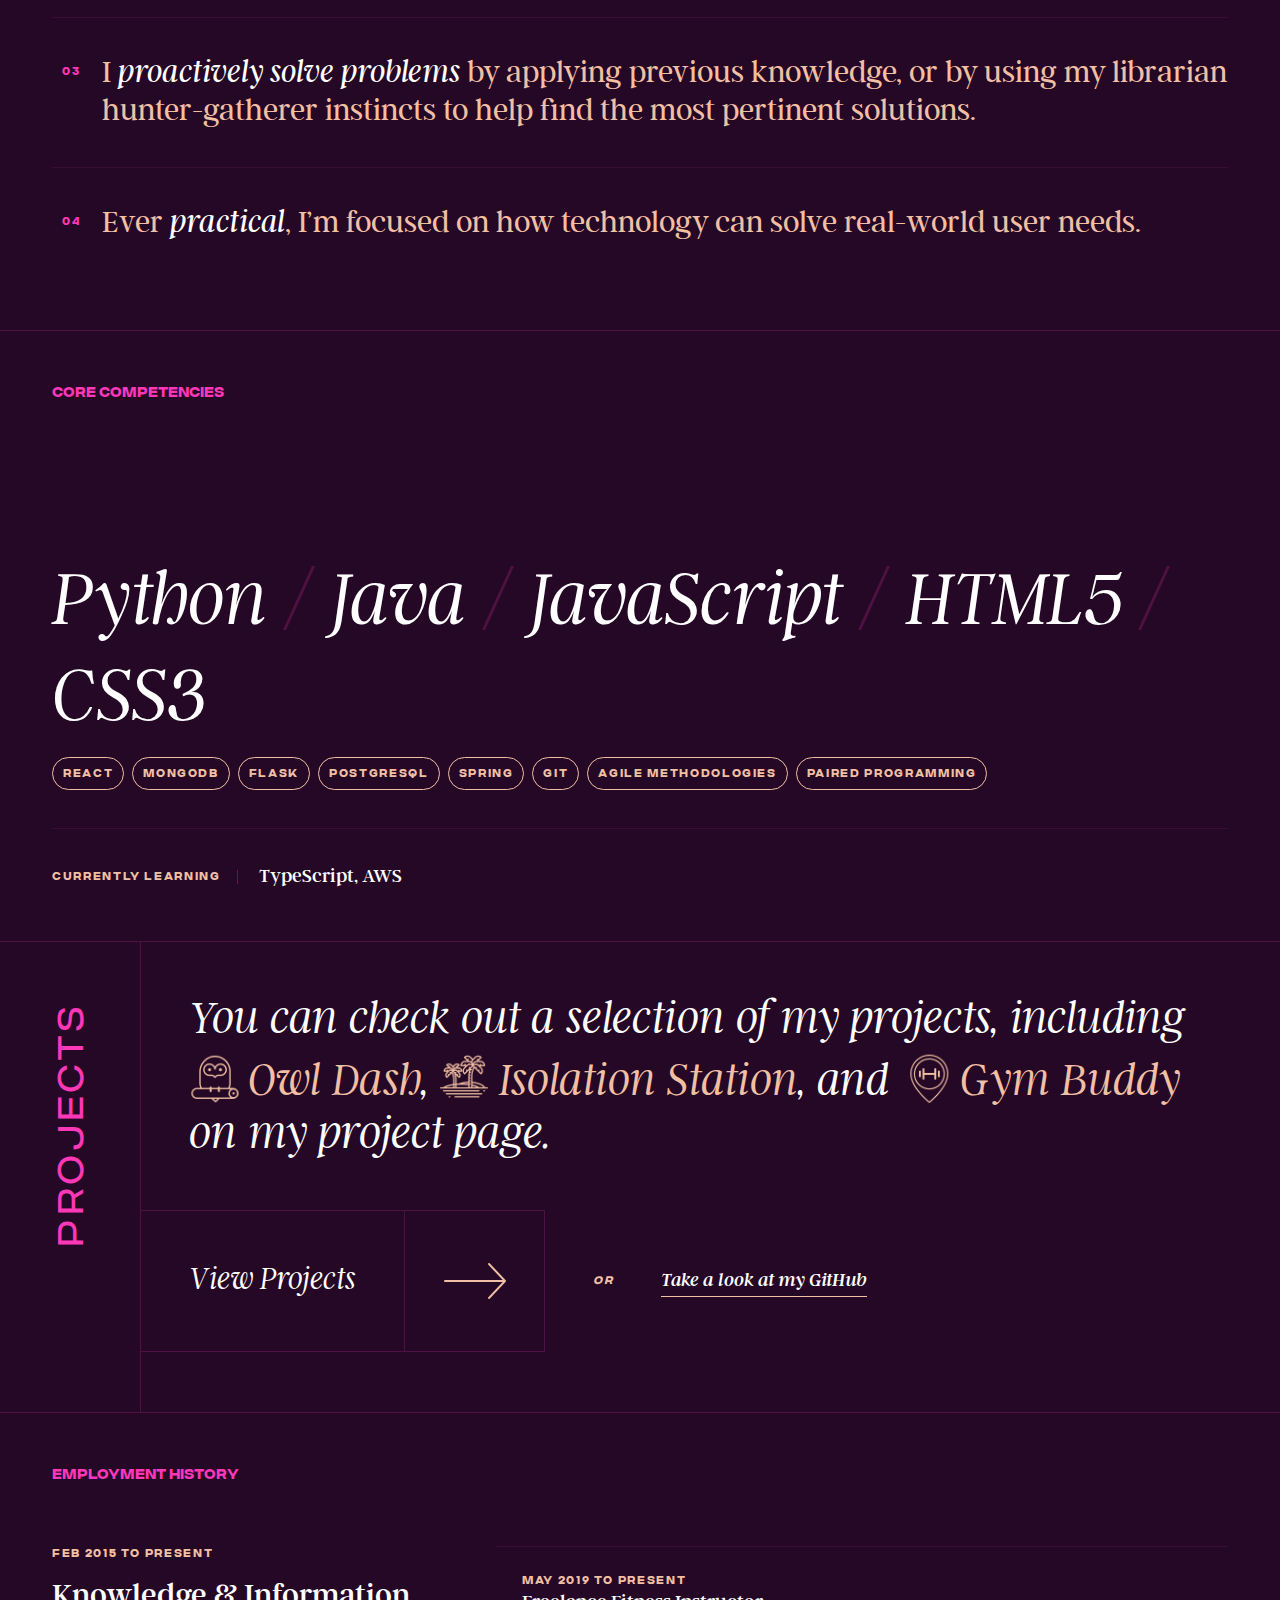
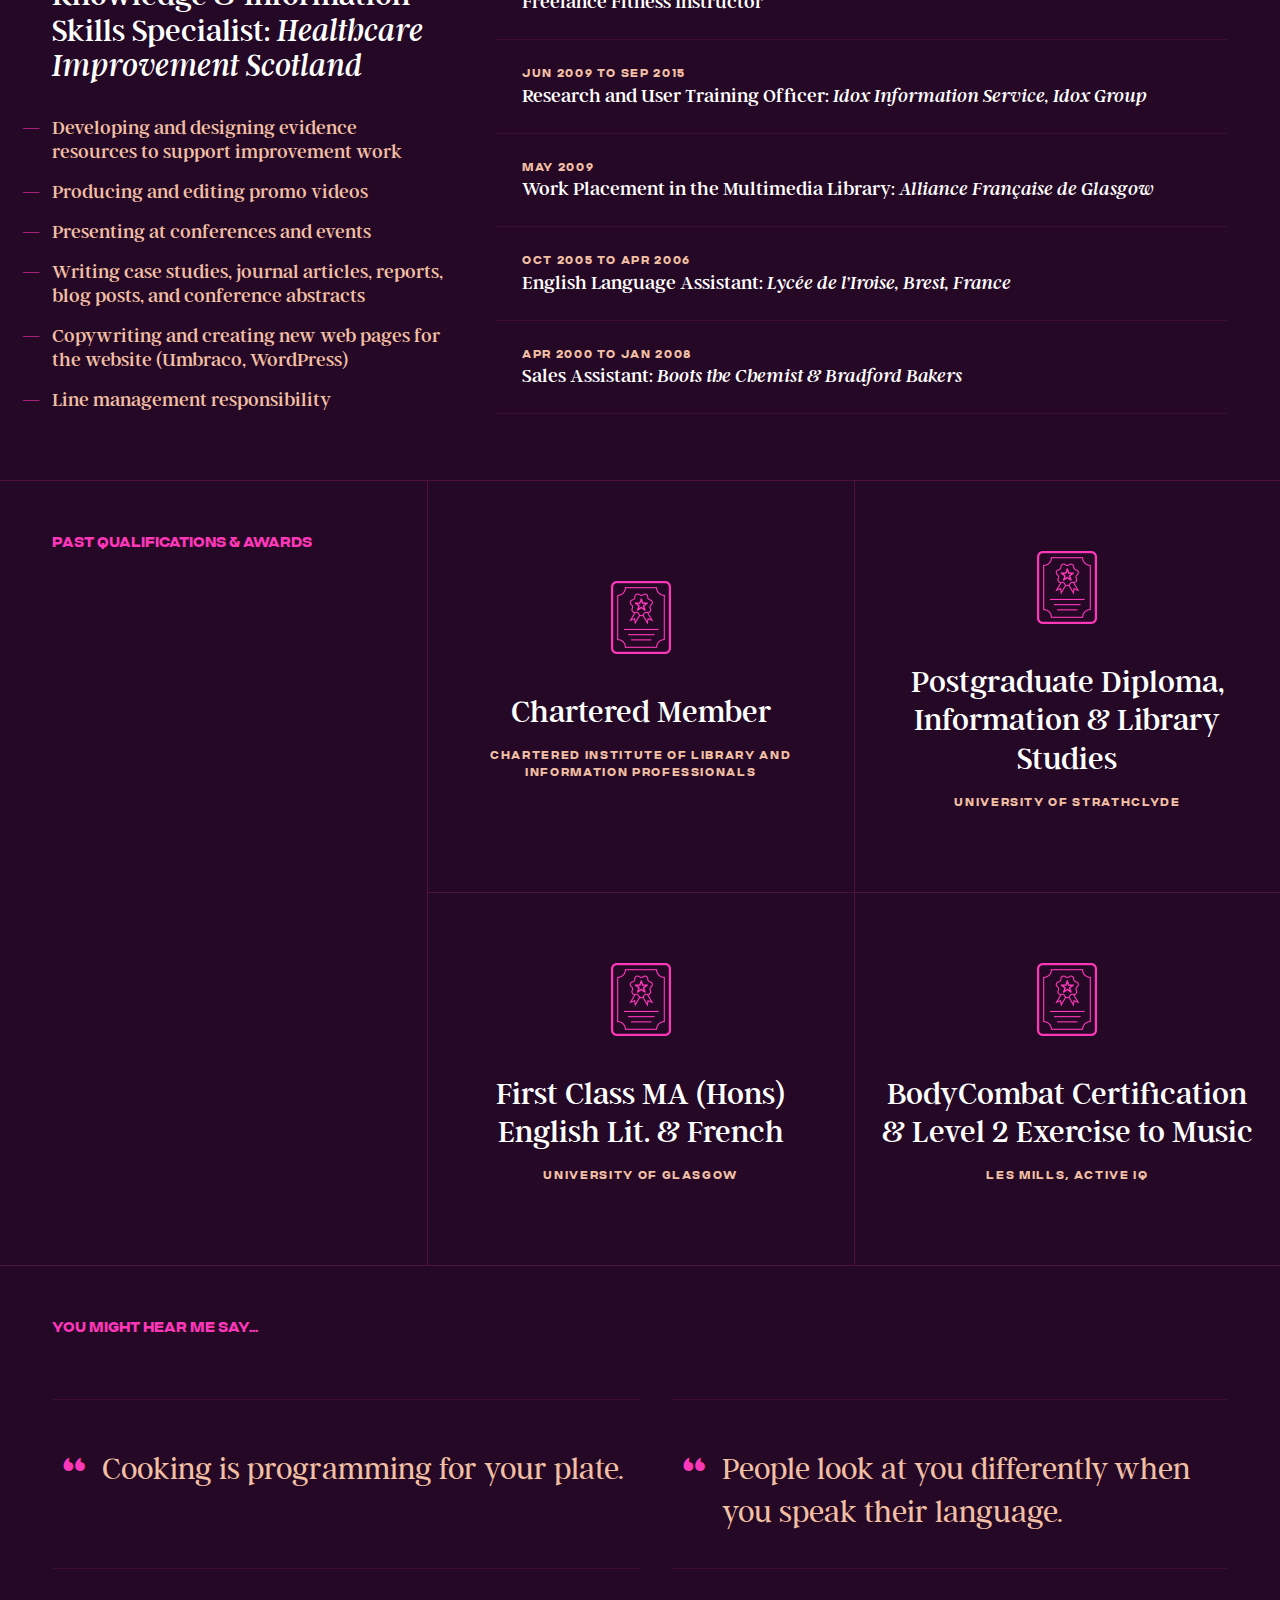
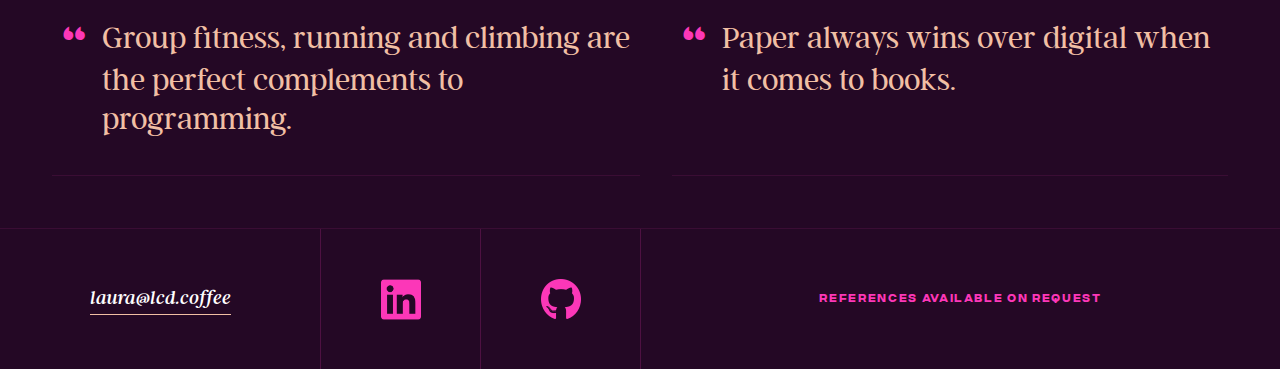
==== commit b3752ca1: "Merge pull request #1 from lauracdobie/currently-learning" ====
--- a/index.html
+++ b/index.html
@@ -19,8 +19,8 @@
 		    </div>
 		
 		    <nav>
-		      <a href="https://lcd.coffee/index.html" class="selected">CV</a>
-		      <a href="https://lcd.coffee/projects.html" class="deselected">Projects</a>
+		      <a href="./index.html" class="selected">CV</a>
+		      <a href="./projects.html" class="deselected">Projects</a>
 		    </nav>
 		  </header>
 		
@@ -119,25 +119,27 @@
 		
 		    <h2>Core Competencies</h2>
 		    <ul class="primary-list">
+		      <li>Python</li>
+			  <li>Java</li>
 		      <li>JavaScript</li>
-			  <li>Python</li>
-			  <li>Java</li>
 		      <li>HTML5</li>
 		      <li>CSS3</li>
 		    </ul>
 		    <ul class="taglist">
 		      <li>React</li>
-		      <li>Node.js</li>
 		      <li>MongoDB</li>
 		      <li>Flask</li>
 		      <li>PostgreSQL</li>
 		      <li>Spring</li>
 		      <li>Git</li>
+			  <li>Agile Methodologies</li>
+			  <li>Paired Programming</li>
 		    </ul>
-
-			<div>
-				<p>Lately I've been getting into... Typescript</p>
-			</div>
+			
+			<div class="learning">
+			  	<h2>Currently Learning</h2>
+			  	<p>TypeScript, AWS</p>
+		 	</div>
 		
 		  </section>
 		
@@ -154,7 +156,7 @@
 		        You can check out a selection of my projects, including <a href="https://github.com/lauracdobie/owl-watch"><em><sp class="inline-icon owl"></sp> Owl Dash</em></a>, <a href="https://github.com/lauracdobie/isolation-activity-finder"><em><sp class="inline-icon isolation"></sp> Isolation Station</em></a>, and <a href="https://github.com/lauracdobie/gym_project"><em><sp class="inline-icon gym"></sp> Gym Buddy</em></a> on my project page.
 		      </p>
 			  <div class="cta-container">
-			  	<a href="https://lcd.coffee/projects.html">
+			  	<a href="./projects.html">
 			  		<div class="cta">
 			  			<p>View Projects<span class="cta-arrow"></span></p>
 			  		</div>
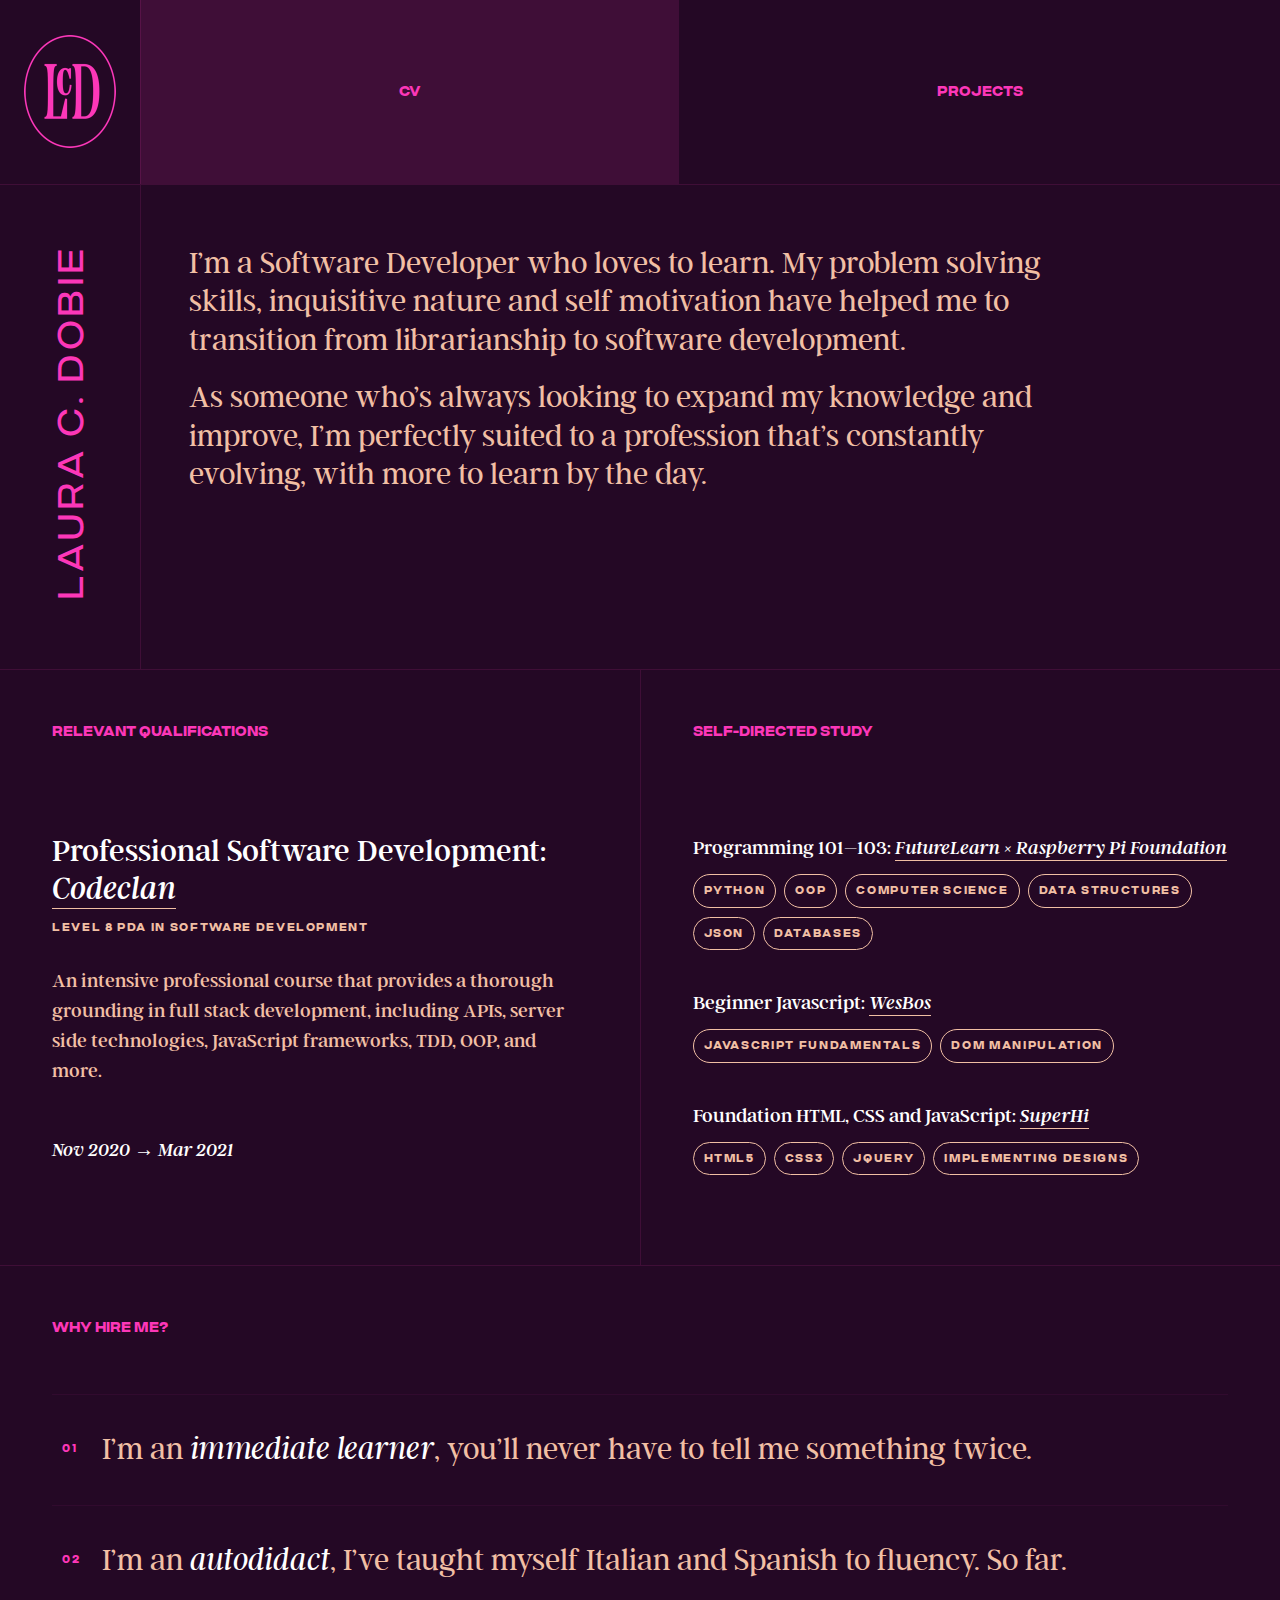
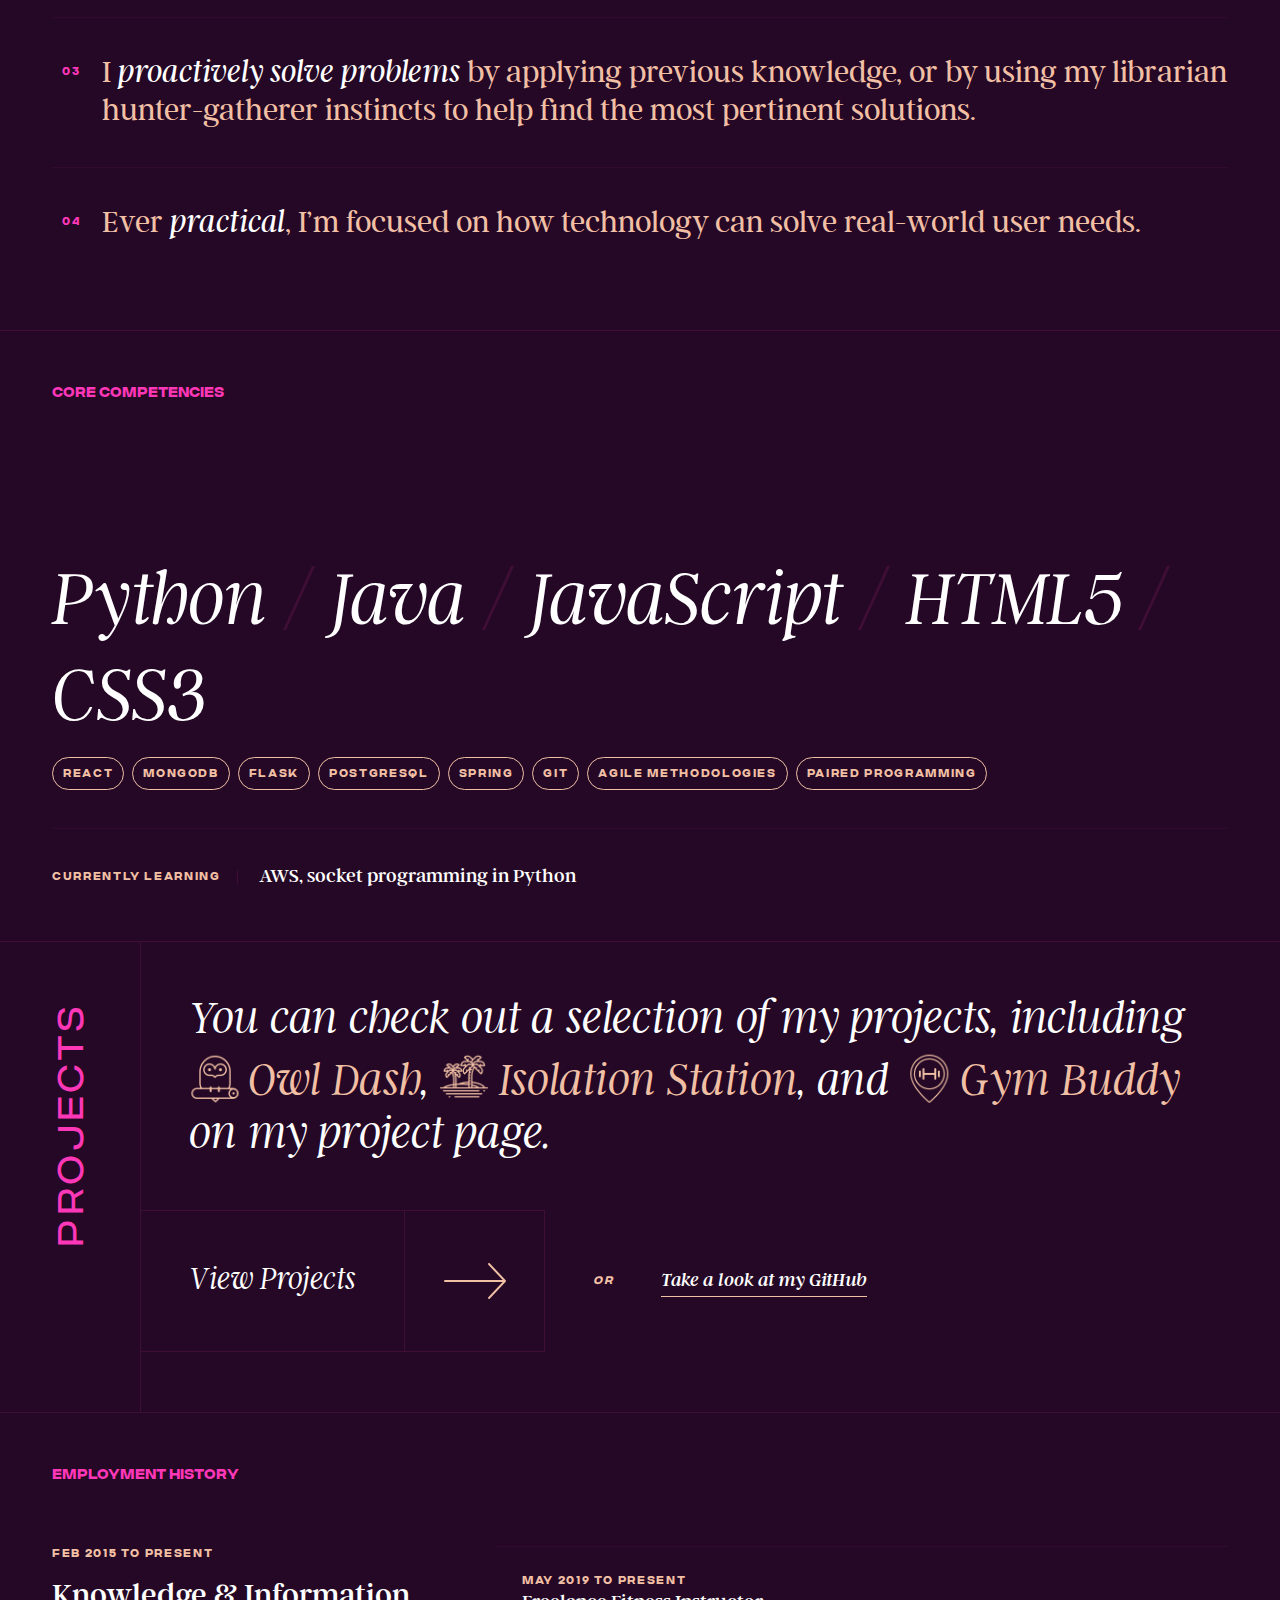
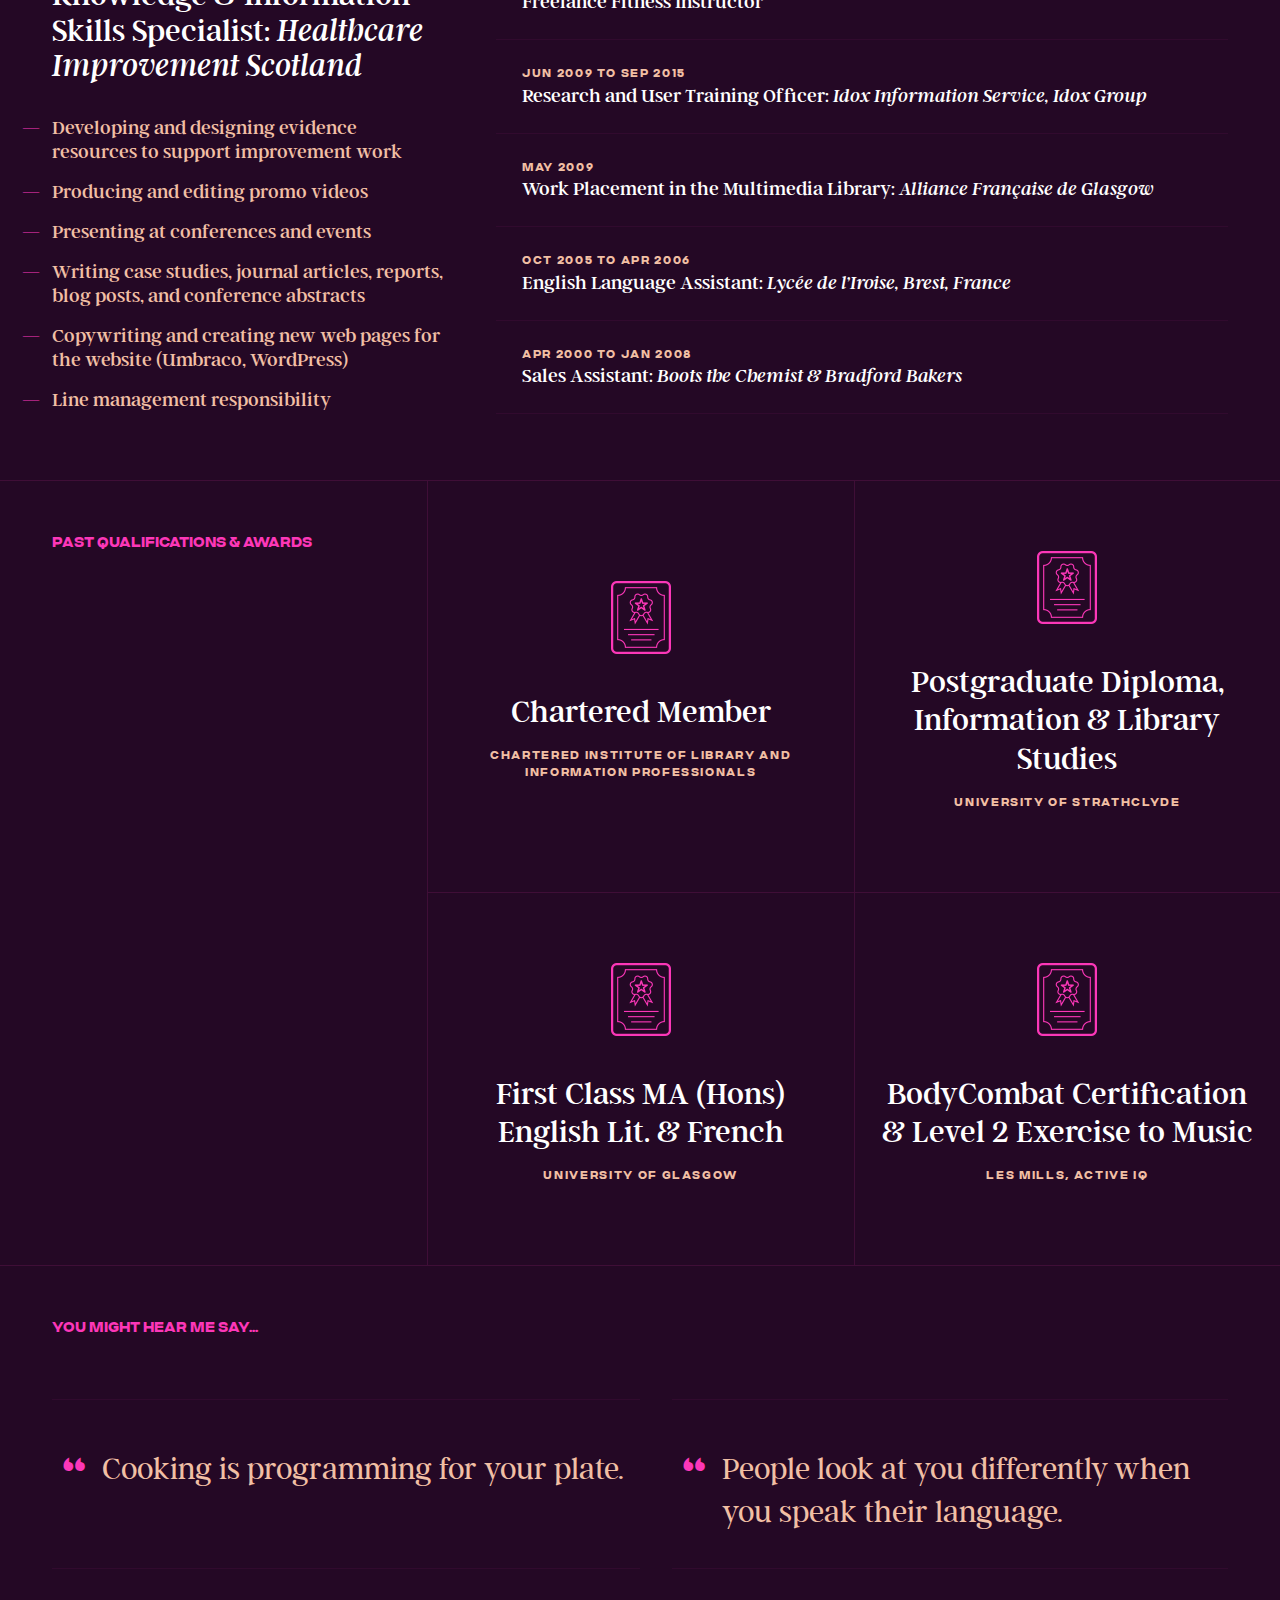
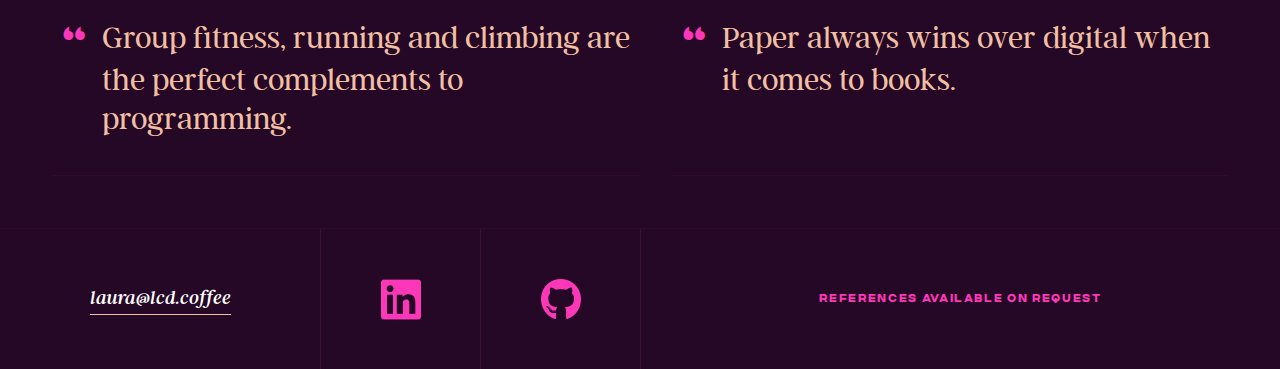
==== commit 070e49ef: "Updated currently learning section." ====
--- a/index.html
+++ b/index.html
@@ -138,7 +138,7 @@
 			
 			<div class="learning">
 			  	<h2>Currently Learning</h2>
-			  	<p>TypeScript, AWS</p>
+			  	<p>AWS, socket programming in Python</p>
 		 	</div>
 		
 		  </section>
@@ -153,7 +153,7 @@
 		
 		    <div class="project-description">
 		      <p class="project-blurb">
-		        You can check out a selection of my projects, including <a href="https://github.com/lauracdobie/owl-watch"><em><sp class="inline-icon owl"></sp> Owl Dash</em></a>, <a href="https://github.com/lauracdobie/isolation-activity-finder"><em><sp class="inline-icon isolation"></sp> Isolation Station</em></a>, and <a href="https://github.com/lauracdobie/gym_project"><em><sp class="inline-icon gym"></sp> Gym Buddy</em></a> on my project page.
+		        You can check out a selection of my projects, including <a href="https://owl-dash.herokuapp.com/"><em><sp class="inline-icon owl"></sp> Owl Dash</em></a>, <a href="https://github.com/lauracdobie/isolation-activity-finder"><em><sp class="inline-icon isolation"></sp> Isolation Station</em></a>, and <a href="https://github.com/lauracdobie/gym_project"><em><sp class="inline-icon gym"></sp> Gym Buddy</em></a> on my project page.
 		      </p>
 			  <div class="cta-container">
 			  	<a href="./projects.html">
--- a/styles/style.css
+++ b/styles/style.css
@@ -1,17 +1,28 @@
+:root {
+	--aubergine: #240825;
+	--aubergine-10: #24082510;
+	--beetroot: #FC37B8;
+	--beetroot-20: #FC37B820;
+	--beetroot-10: #FC37B810;
+	--nectarine: #F1BFA4;
+	--chia: #9c9c9c;
+	--salt: #FFFFFF;
+}
+
 body {
 	font-family: 'Argent CF';
 	font-weight: 400;
 	font-size: 20px;
 	line-height: 1.5;
-	background-color: #240825;
-	color: #F1BFA4;
+	background-color: var(--aubergine);
+	color: var(--nectarine);
 }
 
 header {
 	width: 100%;
 	height: 185px;
 	display: flex;
-	border-bottom: 1px solid rgba(252, 55, 184, 0.2);
+	border-bottom: 1px solid var(--beetroot-20);
 }
 
 .deselected {
@@ -19,11 +30,11 @@
 }
 
 .deselected:hover {
-	background-color: rgba(252, 55, 184, 0.1);
+	background-color: var(--beetroot-10);
 }
 
 .selected {
-	background-color: rgba(252, 55, 184, 0.2);
+	background-color: var(--beetroot-20);
 }
 
 .logo img {
@@ -45,7 +56,7 @@
 } 
 
 header nav a, h2, .project-column h3 {
-	color: rgb(252, 55, 184);
+	color: var(--beetroot);
 	text-transform: uppercase;
 	font-family: 'Criteria CF';
 	font-weight: 800;
@@ -53,7 +64,7 @@
 }
 
 header nav a {
-	border-left: 1px solid rgba(252, 55, 184, 0.2);
+	border-left: 1px solid var(--beetroot-20);
 	display: flex;
 	flex-grow: 1;
 	align-items: center;
@@ -63,7 +74,7 @@
 
 .intro, .projects, .projects-wrapper {
 	position: relative;
-	border-bottom: 1px solid rgba(252, 55, 184, 0.2);
+	border-bottom: 1px solid var(--beetroot-20);
 }
 
 .intro .vertical-heading, .projects .vertical-heading, .projects-wrapper .vertical-heading {
@@ -76,7 +87,7 @@
 }
 
 h1, .projects h2 {
-	color: rgb(252, 55, 184);
+	color: var(--beetroot);
 	text-transform: uppercase;
 	font-family: 'Criteria CF';
 	font-weight: 400;
@@ -95,7 +106,7 @@
 
 .blurb, .project-description, .project {
 	margin-left:140px;
-	border-left: 1px solid rgba(252, 55, 184, 0.2);
+	border-left: 1px solid var(--beetroot-20);
 }
 
 .blurb p {
@@ -105,7 +116,7 @@
 
 .common {
 	padding: 52px;
-	border-bottom: 1px solid rgba(252, 55, 184, 0.2);
+	border-bottom: 1px solid var(--beetroot-20);
 }
 
 .half-container {
@@ -123,20 +134,20 @@
 .relevant-qualifications h3 {
 	font-size: 32px;
 	line-height: 1.2;
-	color: #fff;
+	color: var(--salt);
 	margin-bottom: 10px;
 }
 
 .text-link {
 	text-decoration: none;
-	border-bottom: 1px solid rgb(241, 191, 164);
+	border-bottom: 1px solid var(--nectarine);
 	font-style: italic;
 	padding-bottom: 1px;
-	color: #fff;
+	color: var(--salt);
 }
 
 .relevant-qualifications h4, .taglist li, .employment-container h4, .qualification h4, .project-title h3, .learning h2 {
-	color: rgb(241, 191, 164);
+	color: var(--nectarine);
 	text-transform: uppercase;
 	font-family: 'Criteria CF';
 	font-weight: 800;
@@ -151,22 +162,22 @@
 .relevant-qualifications .date {
 	font-style: italic;
 	line-height: 1.4;
-	color: #fff;
+	color: var(--salt);
 	margin-top: 50px;
 }
 
 .self-study h3 {
-	color: #fff;
+	color: var(--salt);
 	margin-bottom: 10px;
 }
 
 .self-study {
-	border-left: 1px solid rgba(252, 55, 184, 0.2);
+	border-left: 1px solid var(--beetroot-20);
 }
 
 .taglist li {
 	display: inline-block;
-	border: 1px solid rgb(241, 191, 164);
+	border: 1px solid var(--nectarine);
 	border-radius: 100px;
 	padding: 8px 10px 7px 10px;
 	margin-right: 4px;
@@ -188,7 +199,7 @@
 	text-transform: none;
 	font-style: italic;
 	font-size: 80px;
-	color: #fff;
+	color: var(--salt);
 	line-height: 1.2em;
 }
 
@@ -199,7 +210,7 @@
 .primary-list li:after {
 	content: "/";
 	margin-left: 0.2em;
-	color: rgba(252, 55, 184, 0.2);
+	color: var(--beetroot-20);
 }
 
 .primary-list li:last-child:after {
@@ -207,7 +218,7 @@
 }
 
 .learning {
-	border-top: 1px solid rgba(252, 55, 184, 0.1);
+	border-top: 1px solid var(--beetroot-10);
 	padding-top: 30px;
 	
 }
@@ -216,11 +227,11 @@
 	display: inline;
 	padding-right: 1.5em;
 	margin-right: 1.5em;
-	border-right: 1px solid rgba(252, 55, 184, 0.3);
+	border-right: 1px solid var(--beetroot-20);
 }
 
 .learning p {
-	color: #fff;
+	color: var(--salt);
 	display: inline-block;
 	transform: translateY(0.1em);
 }
@@ -235,7 +246,7 @@
 	line-height: 1.2;
 	font-weight: 300;
 	padding: 36px 0 36px 50px;
-	border-top: 1px solid rgba(252, 55, 184, 0.1);
+	border-top: 1px solid var(--beetroot-10);
 	counter-increment: item;
 }
 
@@ -245,7 +256,7 @@
 	font-weight: 800;
 	font-size: 11px;
 	letter-spacing: 0.15em;
-	color: rgb(252, 55, 184);
+	color: var(--beetroot);
 	width: 0;
 	text-align: right;
 	display: inline-block;
@@ -253,7 +264,7 @@
 }
 
 .hiring-reasons em {
-	color: #fff;
+	color: var(--salt);
 }
 
 .projects .project-description {
@@ -265,12 +276,12 @@
 	font-weight: 100;
 	font-size: 48px;
 	line-height: 1.1;
-	color: #fff;
+	color: var(--salt);
 	font-style: italic;
 }
 
 .projects .project-description p em {
-	color: rgb(241, 191, 164);
+	color: var(--nectarine);
 	display: inline-block;
 }
 
@@ -305,9 +316,9 @@
 }
 
 .projects .project-description .cta-container .cta {
-	border-top: 1px solid rgba(252, 55, 184, 0.2);
-	border-right: 1px solid rgba(252, 55, 184, 0.2);
-	border-bottom: 1px solid rgba(252, 55, 184, 0.2);
+	border-top: 1px solid var(--beetroot-20);
+	border-right: 1px solid var(--beetroot-20);
+	border-bottom: 1px solid var(--beetroot-20);
 	padding-left: 48px;
 	transform: translateX(-48px);
 }
@@ -327,7 +338,7 @@
 
 .cta-arrow {
 	display: inline-block;
-	border-left: 1px solid rgba(252, 55, 184, 0.2);
+	border-left: 1px solid var(--beetroot-20);
 	width: 140px;
 	height: 140px;
 	margin-left: 48px;
@@ -343,7 +354,7 @@
 	text-transform: uppercase;
 	font-size: 11px;
 	letter-spacing: 0.15em;
-	color: rgb(241, 191, 164);
+	color: var(--nectarine);
 }
 
 .projects .project-description .cta-container .text-link {
@@ -357,7 +368,7 @@
 }
 
 .employment-container h3 {
-	color: #fff;
+	color: var(--salt);
 	line-height: 1.1em;
 }
 
@@ -379,7 +390,7 @@
 
 .bullets li:before {
 	content: "—";
-	color: rgb(252, 55, 184);
+	color: var(--beetroot);
 	transform: translateX(-30px);
 	text-align: right;
 	display: inline-block;
@@ -391,12 +402,12 @@
 }
 
 .past-employment {
-	border-top: 1px solid rgba(252, 55, 184, 0.1);
+	border-top: 1px solid var(--beetroot-10);
 	padding: 26px;
 }
 
 .past-employment:last-child {
-	border-bottom: 1px solid rgba(252, 55, 184, 0.1);
+	border-bottom: 1px solid var(--beetroot-10);
 }
 
 .past-employment h3 {
@@ -410,7 +421,7 @@
 
 .past-qualifications .title-container {
 	padding: 52px;
-	border-bottom: 1px solid rgba(252, 55, 184, 0.2);
+	border-bottom: 1px solid var(--beetroot-20);
 }
 
 .past-qualifications .qualifications-container {
@@ -418,14 +429,14 @@
 	flex-wrap: wrap;
 	align-content: center;
 	justify-content: center;
-	border-left: 1px solid rgba(252, 55, 184, 0.2);
+	border-left: 1px solid var(--beetroot-20);
 }
 
 .qualification {
 	text-align: center;
 	width: 50%;
 	padding: 70px 24px 80px 24px;
-	border-bottom: 1px solid rgba(252, 55, 184, 0.2);
+	border-bottom: 1px solid var(--beetroot-20);
 	display: flex;
 	flex-direction: column;
 	justify-content: center;
@@ -434,12 +445,12 @@
 .qualification h3 {
 	font-size: 32px;
 	line-height: 1.2;
-	color: #fff;
+	color: var(--salt);
 	margin-bottom: 16px;
 }
 
 .qualification:nth-child(even) {
-	border-left: 1px solid rgba(252, 55, 184, 0.2);
+	border-left: 1px solid var(--beetroot-20);
 }
 
 .certificate {
@@ -454,7 +465,7 @@
 
 .quotes {
 	padding: 52px;
-	border-bottom: 1px solid rgba(252, 55, 184, 0.1);
+	border-bottom: 1px solid var(--beetroot-10);
 }
 
 .quotes h2 {
@@ -474,7 +485,7 @@
 }
 
 .quote:nth-child(1), .quote:nth-child(2) {
-	border-top: 1px solid rgba(252, 55, 184, 0.1);
+	border-top: 1px solid var(--beetroot-10);
 }
 
 
@@ -483,7 +494,7 @@
 	line-height: 1.2;
 	font-weight: 300;
 	padding: 36px 0 36px 50px;
-	border-bottom: 1px solid rgba(252, 55, 184, 0.1);
+	border-bottom: 1px solid var(--beetroot-10);
 }
 
 .quotes-container li:before {
@@ -492,7 +503,7 @@
 	font-weight: 800;
 	font-size: 48px;
 	letter-spacing: 0.15em;
-	color: rgb(252, 55, 184);
+	color: var(--beetroot);
 	width: 0;
 	text-align: right;
 	display: inline-block;
@@ -511,7 +522,7 @@
 }
 
 .icon-link-container, .references {
-	border-left: 1px solid rgba(252, 55, 184, 0.2);
+	border-left: 1px solid var(--beetroot-20);
 }
 
 .email-link-container, .icon-link-container, .references {
@@ -527,7 +538,7 @@
 }
 
 .references p {
-	color: rgb(252, 55, 184);
+	color: var(--beetroot);
 	text-transform: uppercase;
 	font-family: 'Criteria CF';
 	font-weight: 800;
@@ -540,7 +551,7 @@
 }
 
 .project {
-	border-bottom: 1px solid rgba(252, 55, 184, 0.2);
+	border-bottom: 1px solid var(--beetroot-20);
 }
 
 .project-details {
@@ -556,8 +567,8 @@
 }
 
 .project-column:nth-child(2) {
-	border-left: 1px solid rgba(252, 55, 184, 0.1);
-	border-right: 1px solid rgba(252, 55, 184, 0.1);
+	border-left: 1px solid var(--beetroot-10);
+	border-right: 1px solid var(--beetroot-10);
 }
 
 .project-column h3 {
@@ -588,7 +599,7 @@
 	margin-right: 52px;
 	padding-top: 31px;
 	padding-bottom: 90px;
-	border-bottom: 1px solid rgba(252, 55, 184, 0.2);
+	border-bottom: 1px solid var(--beetroot-20);
 	text-decoration: none; 
 }
 
@@ -725,7 +736,7 @@
 	
 	.project-column {
 		margin: 0 48px 0px 48px;
-		border-top: 1px solid rgba(252, 55, 184, 0.1);
+		border-top: 1px solid var(--beetroot-10);
 		padding: 30px 30px;
 	}
 	
@@ -845,7 +856,7 @@
 	.qualification h3 {
 		font-size: 26px;
 		line-height: 1;
-		color: #fff;
+		color: var(--salt);
 		margin-bottom: 16px;
 	}
 
@@ -1048,7 +1059,7 @@
 	}
 	
 	footer .references {
-		border-top: 1px solid rgba(252, 55, 184, 0.2);
+		border-top: 1px solid var(--beetroot-20);
 		margin: 0;
 	}
 	
@@ -1062,8 +1073,8 @@
 		width: 1440px;
 		margin-left: auto;
 		margin-right: auto;
-		border-left: 1px solid rgba(252, 55, 184, 0.2);
-		border-right: 1px solid rgba(252, 55, 184, 0.2);
+		border-left: 1px solid var(--beetroot-20);
+		border-right: 1px solid var(--beetroot-20);
 	}
 	
 }
@@ -1071,8 +1082,8 @@
 @media print{  
   
 	body{    
-		background-color: #fff;
-		color: #240825;
+		background-color: var(--salt);
+		color: var(--aubergine);
 		font-size: 10pt;
 		line-height: 1.3;
 	}
@@ -1135,14 +1146,15 @@
 	}
 
 	.relevant-qualifications h4, .taglist li, .employment-container h4, .qualification h4, .projects .project-description .cta-container .conjunction, .projects .project-description p em, .learning h2 {
-		color: rgba(36, 8, 37, 0.4);
+		color: var(--aubergine);
+		opacity: 0.4;
 	}
 
 	.taglist li {
 		padding: 2.5pt 4pt 1pt 4pt;
 		margin-right: 0.01cm;
 		margin-bottom: 0.08cm;
-		border: 1px solid rgba(36, 8, 37, 0.1);
+		border: 1px solid var(--aubergine-10);
 	}
 
 	.taglist {
@@ -1154,7 +1166,7 @@
 	}
 	
 	.relevant-qualifications h3, .text-link, .relevant-qualifications .date, .self-study h3, .primary-list, .hiring-reasons em, .projects .project-description p, .employment-container h3, .qualification h3, .learning p {
-		color: #240825;
+		color: var(--aubergine);
 	}
 
 	.common {
@@ -1277,7 +1289,7 @@
 	}
 
 	.past-qualifications {
-		border-bottom: 1px solid rgba(252, 55, 184, 0.2);
+		border-bottom: 1px solid var(--beetroot-20);
 		padding-bottom: 0.6cm
 	}
 
@@ -1319,7 +1331,7 @@
 		font-size: 10pt;
 		line-height: 1;
 		padding: 0.3cm 0.3cm 0.6cm 0.8cm;
-		border-bottom: 1px solid rgba(252, 55, 184, 0.1);
+		border-bottom: 1px solid var(--beetroot-10);
 	}
 
 	.quotes-container li:before {
@@ -1328,12 +1340,12 @@
 	}
 
 	.taglist li {
-		border: 1px solid #9c9c9c;
-		color: #9c9c9c;
+		border: 1px solid var(--chia);
+		color: var(--chia);
 	}
 
 	.projects .project-description p em {
-		color: #9c9c9c;
+		color: var(--chia);
 	}
 
 	.cv-footer {
@@ -1341,7 +1353,7 @@
 	}
 
 	footer {
-		border-bottom: 1px solid rgba(252, 55, 184, 0.1);
+		border-bottom: 1px solid var(--beetroot-10);
 		height: 90px;
 	}
 
@@ -1354,7 +1366,7 @@
 	}
 
 	.references .print-statement {
-        color: #9c9c9c;
+        color: var(--chia);
 		padding-top: 5px;
     }
 
@@ -1375,7 +1387,7 @@
 	}
 
 	.project h2 {
-		color: #9c9c9c;
+		color: var(--chia);
 		font-size: 36px;
 	}
 
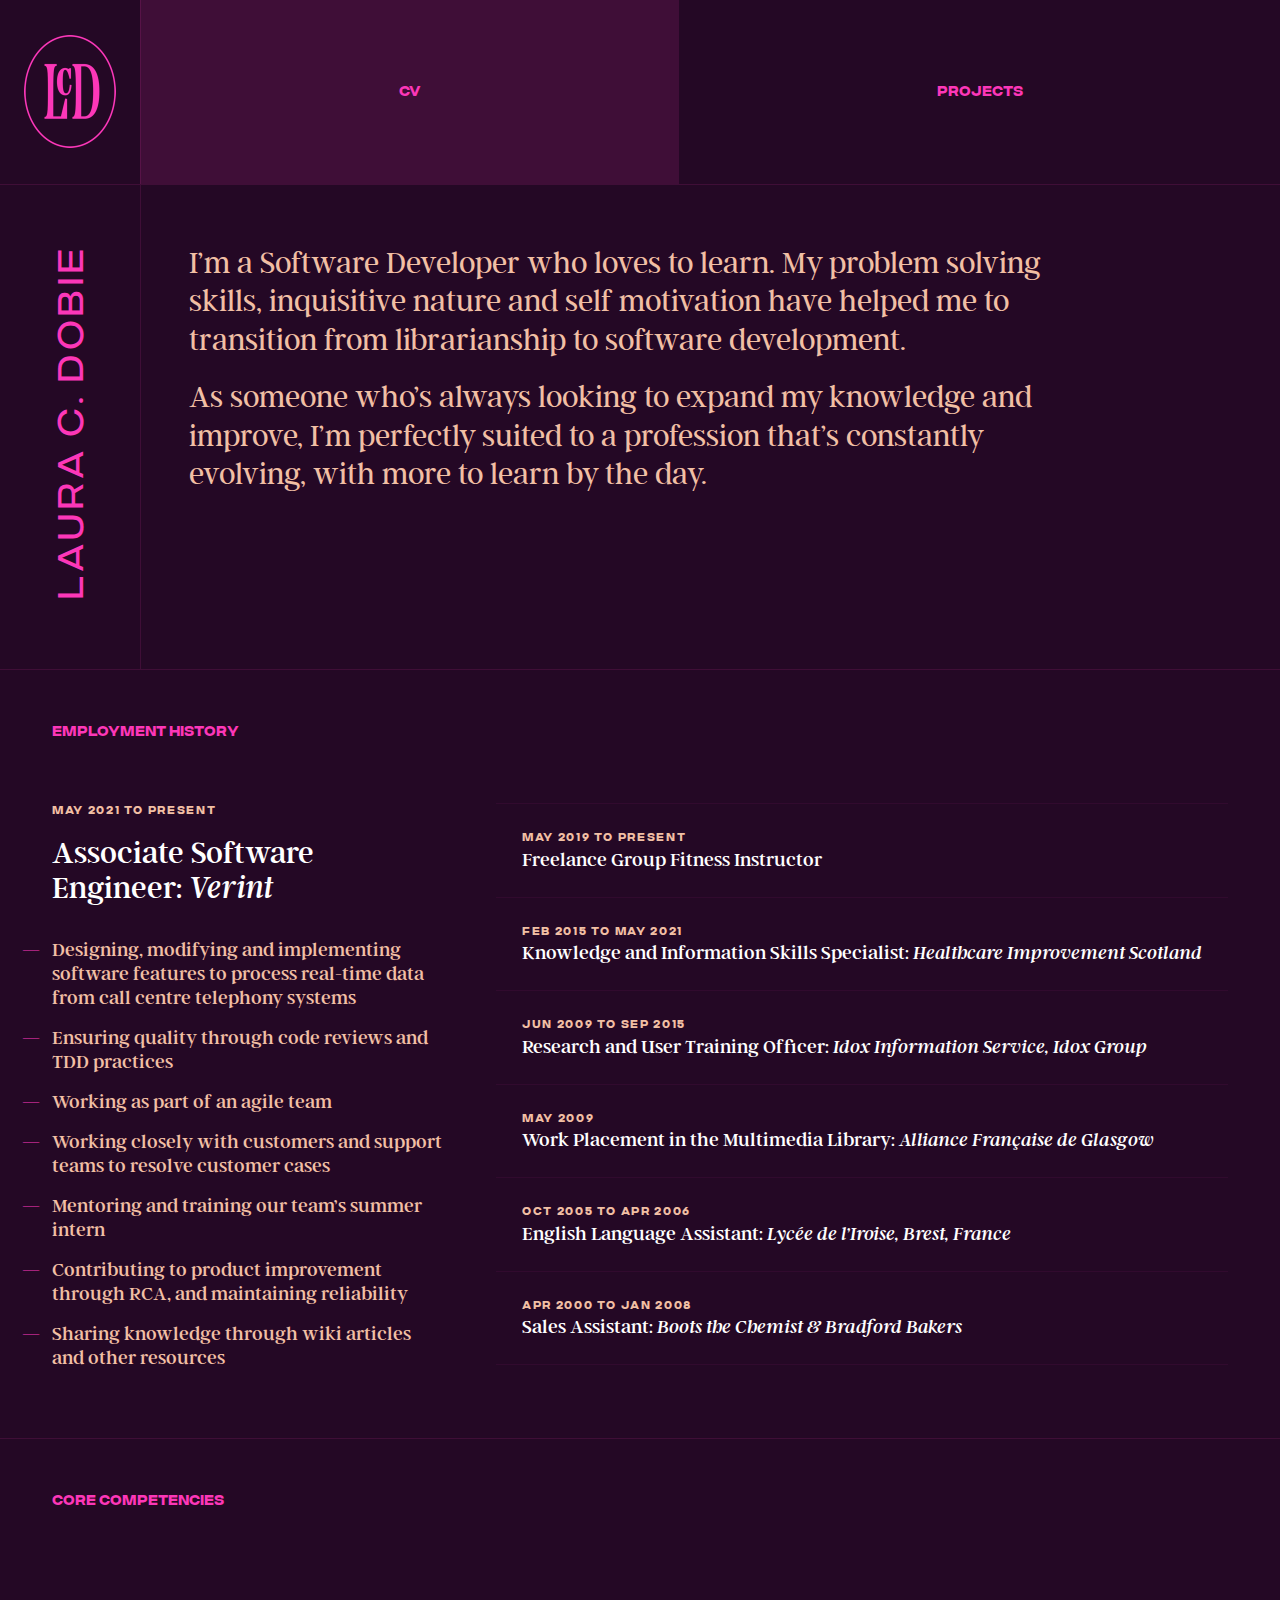
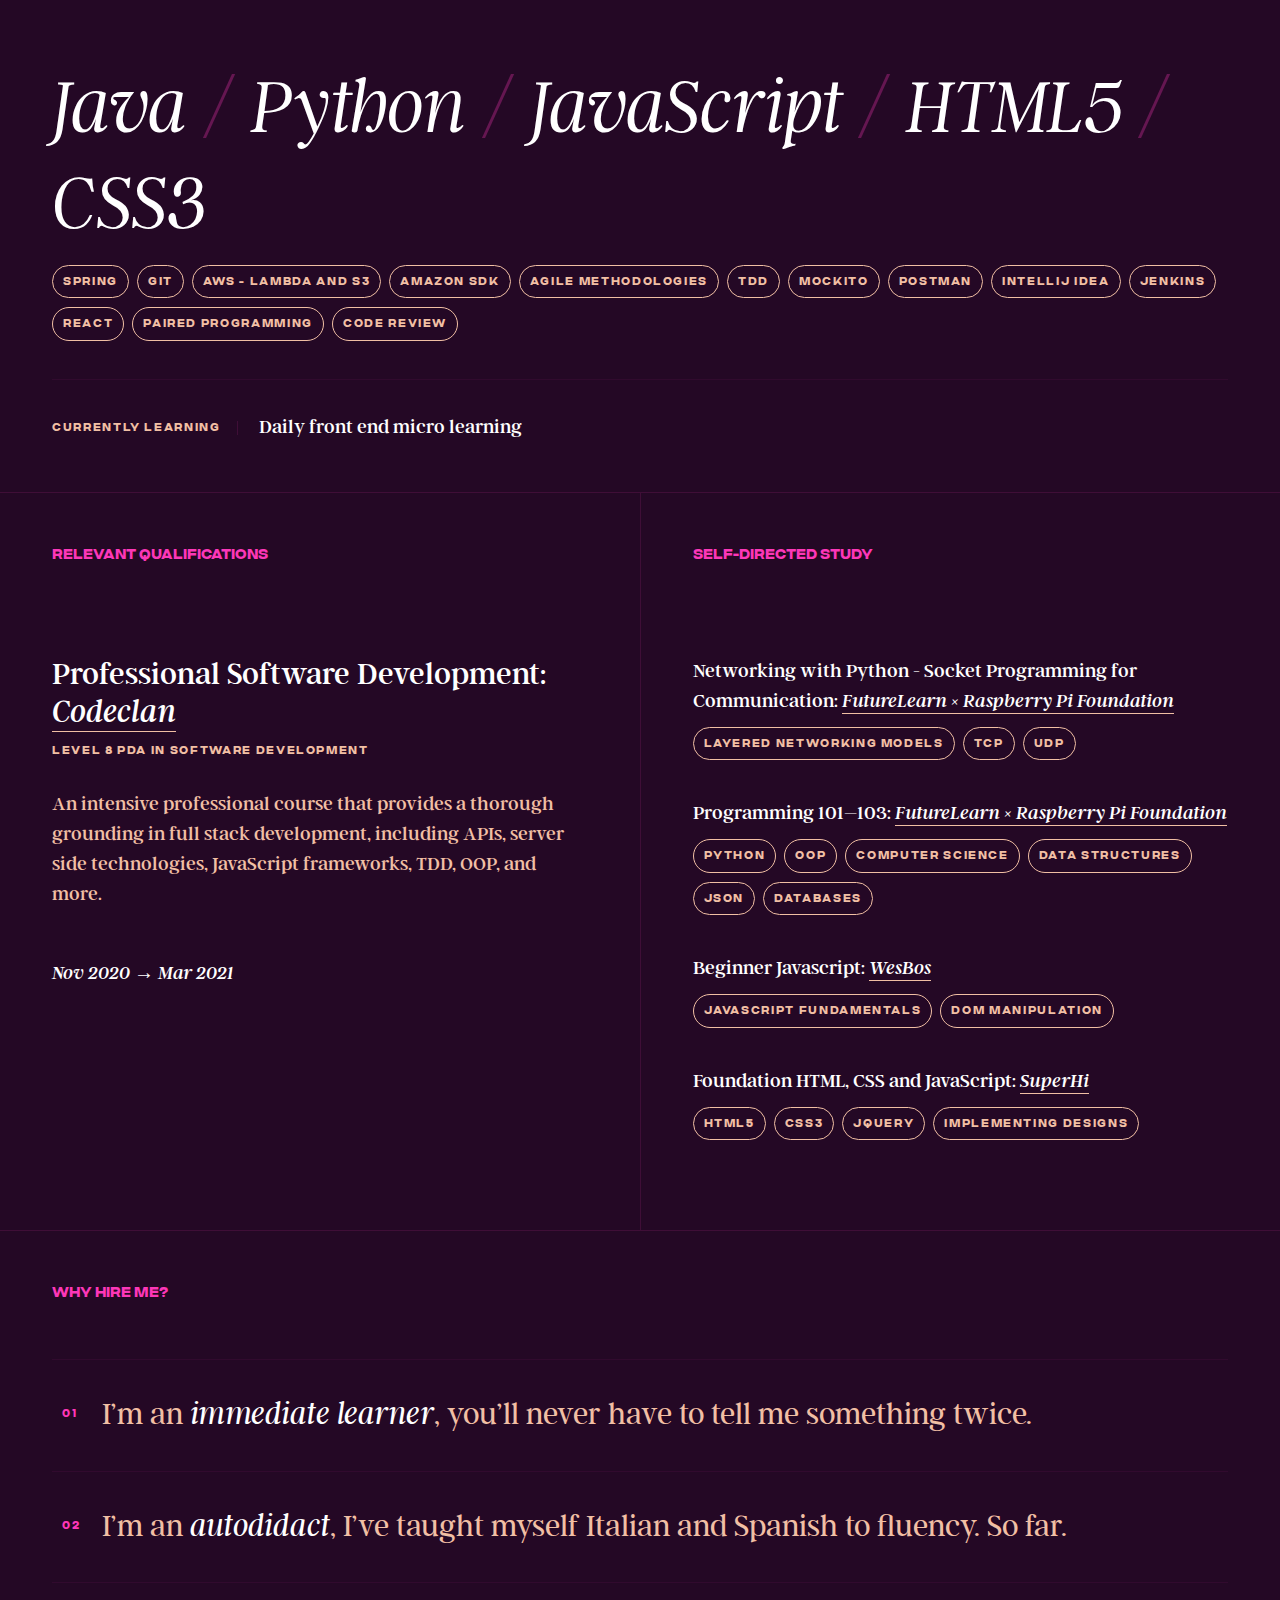
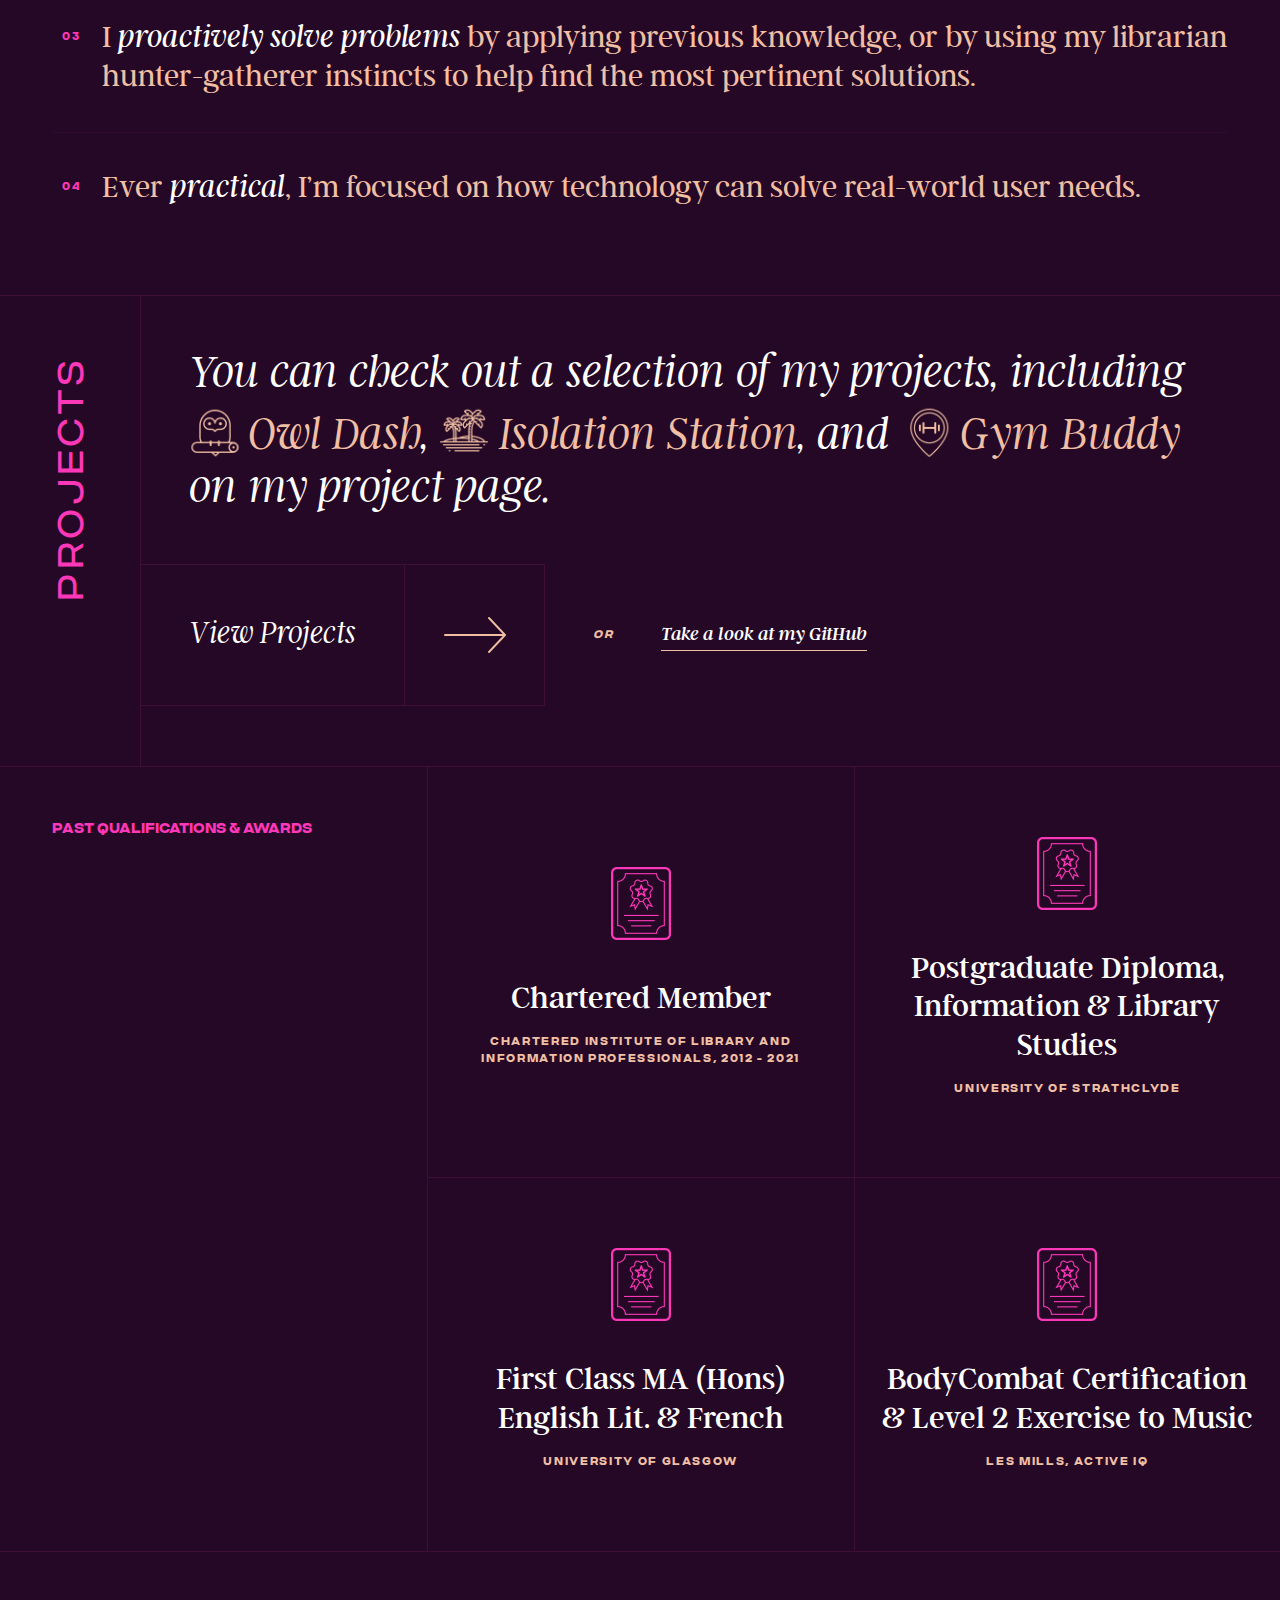
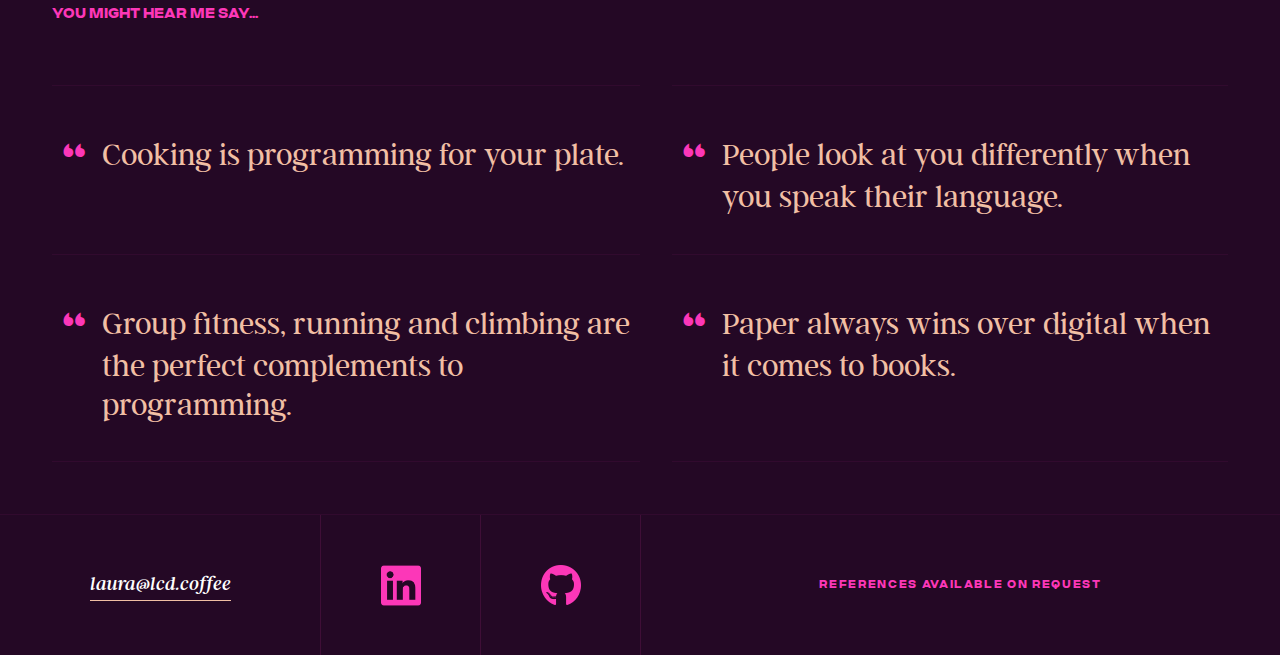
==== commit 1eba3dff: "Updating with current experience" ====
--- a/index.html
+++ b/index.html
@@ -42,6 +42,88 @@
 		    </div>
 		
 		  </section>
+
+		  <section class="employment-history common">
+		  	
+			<h2>Employment History</h2>
+			<div class="employment-container">
+				<div class="current-employment-container">
+					<div class="heading-group">
+						<h3>Associate Software Engineer: <em>Verint</em></h3>
+						<h4>May 2021 to Present</h4>
+					</div>
+					<ul class="bullets">
+						<li>Designing, modifying and implementing software features to process real-time data from call centre telephony systems</li>
+						<li>Ensuring quality through code reviews and TDD practices</li>
+						<li>Working as part of an agile team</li>
+						<li>Working closely with customers and support teams to resolve customer cases</li>
+						<li>Mentoring and training our team’s summer intern</li>
+						<li>Contributing to product improvement through RCA, and maintaining reliability</li>
+						<li>Sharing knowledge through wiki articles and other resources</li>
+					</ul>
+				</div>
+				<div class="past-employment-container">
+					<div class="past-employment heading-group">
+						<h3>Freelance Group Fitness Instructor</h3>
+						<h4>May 2019 to present</h4>
+					</div>
+					<div class="past-employment heading-group">
+						<h3>Knowledge and Information Skills Specialist: <em>Healthcare Improvement Scotland</em></h3>
+						<h4>Feb 2015 to May 2021</h4>
+					</div>
+					<div class="past-employment heading-group">
+						<h3>Research and User Training Officer: <em>Idox Information Service, Idox Group</em></h3>
+						<h4>Jun 2009 to Sep 2015</h4>
+					</div>
+					<div class="past-employment heading-group">
+						<h3>Work Placement in the Multimedia Library: <em>Alliance Française de Glasgow</em></h3>
+						<h4>May 2009</h4>
+					</div>
+					<div class="past-employment heading-group">
+						<h3>English Language Assistant: <em>Lycée de l’Iroise, Brest, France</em></h3>
+						<h4>Oct 2005 to Apr 2006</h4>
+					</div>
+					<div class="past-employment heading-group">
+						<h3>Sales Assistant: <em>Boots the Chemist &amp; Bradford Bakers</em></h3>
+						<h4>Apr 2000 to Jan 2008</h4>
+					</div>
+				</div>
+			</div>
+			
+		</section>
+
+		<section class="core-competencies common">
+		
+		    <h2>Core Competencies</h2>
+		    <ul class="primary-list">
+			  <li>Java</li>
+			  <li>Python</li>
+		      <li>JavaScript</li>
+		      <li>HTML5</li>
+		      <li>CSS3</li>
+		    </ul>
+		    <ul class="taglist">
+			  <li>Spring</li>
+		      <li>Git</li>
+			  <li>AWS - Lambda and S3</li>
+			  <li>Amazon SDK</li>
+			  <li>Agile Methodologies</li>
+			  <li>TDD</li>
+			  <li>Mockito</li>
+			  <li>Postman</li>
+			  <li>IntelliJ IDEA</li>
+			  <li>Jenkins</li>
+		      <li>React</li>
+			  <li>Paired Programming</li>
+			  <li>Code Review</li>
+		    </ul>
+			
+			<div class="learning">
+			  	<h2>Currently Learning</h2>
+			  	<p>Daily front end micro learning</p>
+		 	</div>
+		
+		  </section>
 		
 		
 		  <div class="half-container">
@@ -67,6 +149,14 @@
 		    <section class="self-study common half">
 		
 		      <h2>Self-directed study</h2>
+			  <h3>
+				Networking with Python - Socket Programming for Communication: <a class="text-link" href="https://www.futurelearn.com/courses/networking-with-python-socket-programming-for-communication" target="_blank">FutureLearn × Raspberry Pi Foundation</a>
+			  </h3>
+			  <ul class="taglist">
+				<li>Layered Networking Models</li>
+				<li>TCP</li>
+				<li>UDP</li>
+			  </ul>
 		      <h3>
 		        Programming 101–103: <a class="text-link" href="https://www.futurelearn.com/search?q=raspberry%20pi%20%2Bprogramming" target="_blank">FutureLearn × Raspberry Pi Foundation</a>
 		      </h3>
@@ -99,9 +189,8 @@
 		
 		    </section>
 		
-		  </div>
-		
-		
+		  </div>		
+
 		  <section class="why-hire-me common">
 		
 		    <h2>Why Hire Me?</h2>
@@ -114,35 +203,6 @@
 		
 		  </section>
 		
-		
-		  <section class="core-competencies common">
-		
-		    <h2>Core Competencies</h2>
-		    <ul class="primary-list">
-		      <li>Python</li>
-			  <li>Java</li>
-		      <li>JavaScript</li>
-		      <li>HTML5</li>
-		      <li>CSS3</li>
-		    </ul>
-		    <ul class="taglist">
-		      <li>React</li>
-		      <li>MongoDB</li>
-		      <li>Flask</li>
-		      <li>PostgreSQL</li>
-		      <li>Spring</li>
-		      <li>Git</li>
-			  <li>Agile Methodologies</li>
-			  <li>Paired Programming</li>
-		    </ul>
-			
-			<div class="learning">
-			  	<h2>Currently Learning</h2>
-			  	<p>AWS, socket programming in Python</p>
-		 	</div>
-		
-		  </section>
-		
 		  <section class="projects">
 		
 		    <div class="vertical-heading">
@@ -153,7 +213,7 @@
 		
 		    <div class="project-description">
 		      <p class="project-blurb">
-		        You can check out a selection of my projects, including <a href="https://owl-dash.herokuapp.com/"><em><sp class="inline-icon owl"></sp> Owl Dash</em></a>, <a href="https://github.com/lauracdobie/isolation-activity-finder"><em><sp class="inline-icon isolation"></sp> Isolation Station</em></a>, and <a href="https://github.com/lauracdobie/gym_project"><em><sp class="inline-icon gym"></sp> Gym Buddy</em></a> on my project page.
+		        You can check out a selection of my projects, including <a href="https://github.com/lauracdobie/owl-watch"><em><sp class="inline-icon owl"></sp> Owl Dash</em></a>, <a href="https://github.com/lauracdobie/isolation-activity-finder"><em><sp class="inline-icon isolation"></sp> Isolation Station</em></a>, and <a href="https://github.com/lauracdobie/gym_project"><em><sp class="inline-icon gym"></sp> Gym Buddy</em></a> on my project page.
 		      </p>
 			  <div class="cta-container">
 			  	<a href="./projects.html">
@@ -169,50 +229,6 @@
 		
 		  </section>
 		  
-		  <section class="employment-history common">
-		  	
-		  	<h2>Employment History</h2>
-		  	<div class="employment-container">
-		  		<div class="current-employment-container">
-		  			<div class="heading-group">
-			  			<h3>Knowledge &amp; Information Skills Specialist: <em>Healthcare Improvement Scotland</em></h3>
-			  			<h4>Feb 2015 to Present</h4>
-		  			</div>
-		  			<ul class="bullets">
-		  				<li>Developing and designing evidence resources to support improvement work</li>
-		  				<li>Producing and editing promo videos</li>
-		  				<li>Presenting at conferences and events</li>
-		  				<li>Writing case studies, journal articles, reports, blog posts, and conference abstracts</li>
-		  				<li>Copywriting and creating new web pages for the website (Umbraco, WordPress)</li>
-		  				<li>Line management responsibility</li>
-		  			</ul>
-		  		</div>
-		  		<div class="past-employment-container">
-		  			<div class="past-employment heading-group">
-		  				<h3>Freelance Fitness Instructor</h3>
-		  				<h4>May 2019 to present</h4>
-		  			</div>
-		  			<div class="past-employment heading-group">
-		  				<h3>Research and User Training Officer: <em>Idox Information Service, Idox Group</em></h3>
-		  				<h4>Jun 2009 to Sep 2015</h4>
-		  			</div>
-		  			<div class="past-employment heading-group">
-		  				<h3>Work Placement in the Multimedia Library: <em>Alliance Française de Glasgow</em></h3>
-		  				<h4>May 2009</h4>
-		  			</div>
-		  			<div class="past-employment heading-group">
-		  				<h3>English Language Assistant: <em>Lycée de l’Iroise, Brest, France</em></h3>
-		  				<h4>Oct 2005 to Apr 2006</h4>
-		  			</div>
-		  			<div class="past-employment heading-group">
-		  				<h3>Sales Assistant: <em>Boots the Chemist &amp; Bradford Bakers</em></h3>
-		  				<h4>Apr 2000 to Jan 2008</h4>
-		  			</div>
-		  		</div>
-		  	</div>
-		  	
-		  </section>
-		  
 		  <section class="past-qualifications">
 		  	
 		  	<div class="title-container">
@@ -222,7 +238,7 @@
 		  		<div class="qualification">
 		  			<span class="certificate"></span>
 	  				<h3>Chartered Member</h3>
-	  				<h4>Chartered Institute of Library and Information Professionals</h4>
+	  				<h4>Chartered Institute of Library and Information Professionals, 2012 - 2021</h4>
 	  			</div>
 		  		<div class="qualification">
 		  			<span class="certificate"></span>
--- a/styles/style.css
+++ b/styles/style.css
@@ -210,7 +210,8 @@
 .primary-list li:after {
 	content: "/";
 	margin-left: 0.2em;
-	color: var(--beetroot-20);
+	color: var(--beetroot);
+	opacity: 0.3;
 }
 
 .primary-list li:last-child:after {
